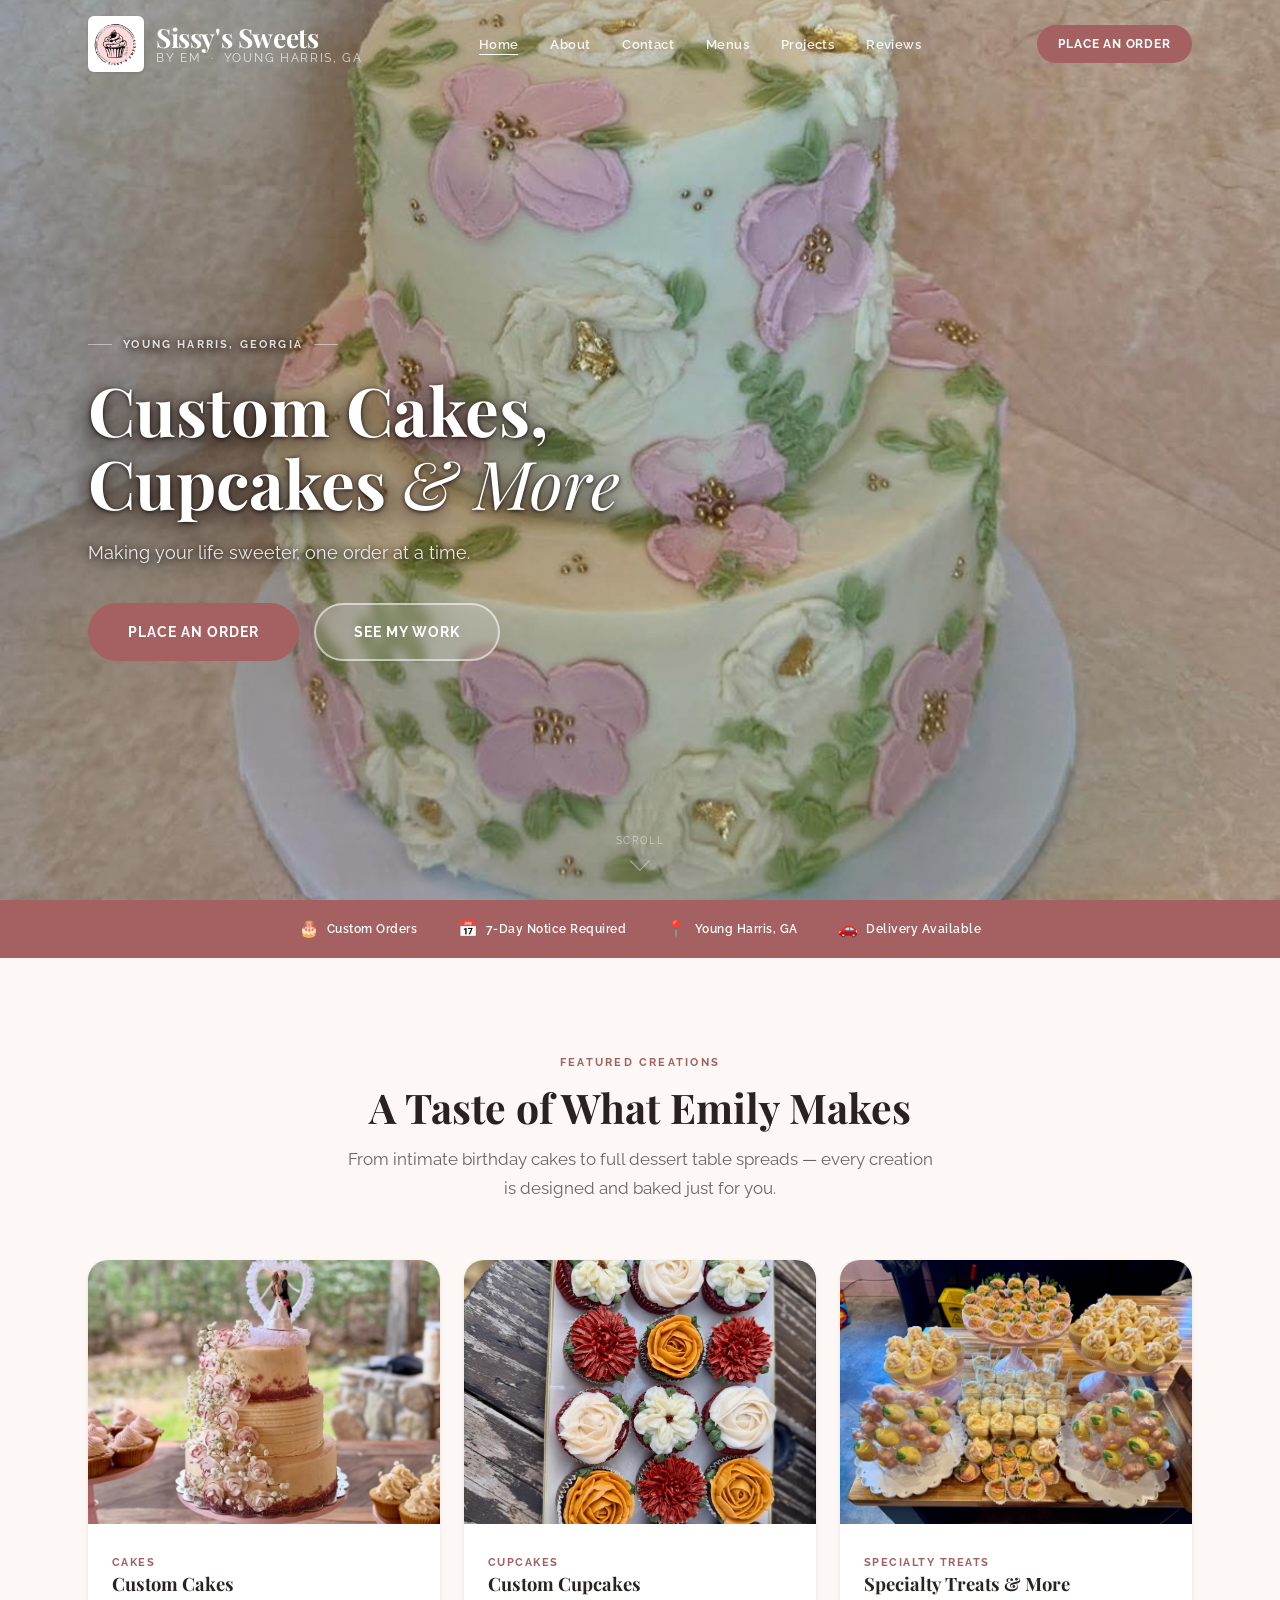
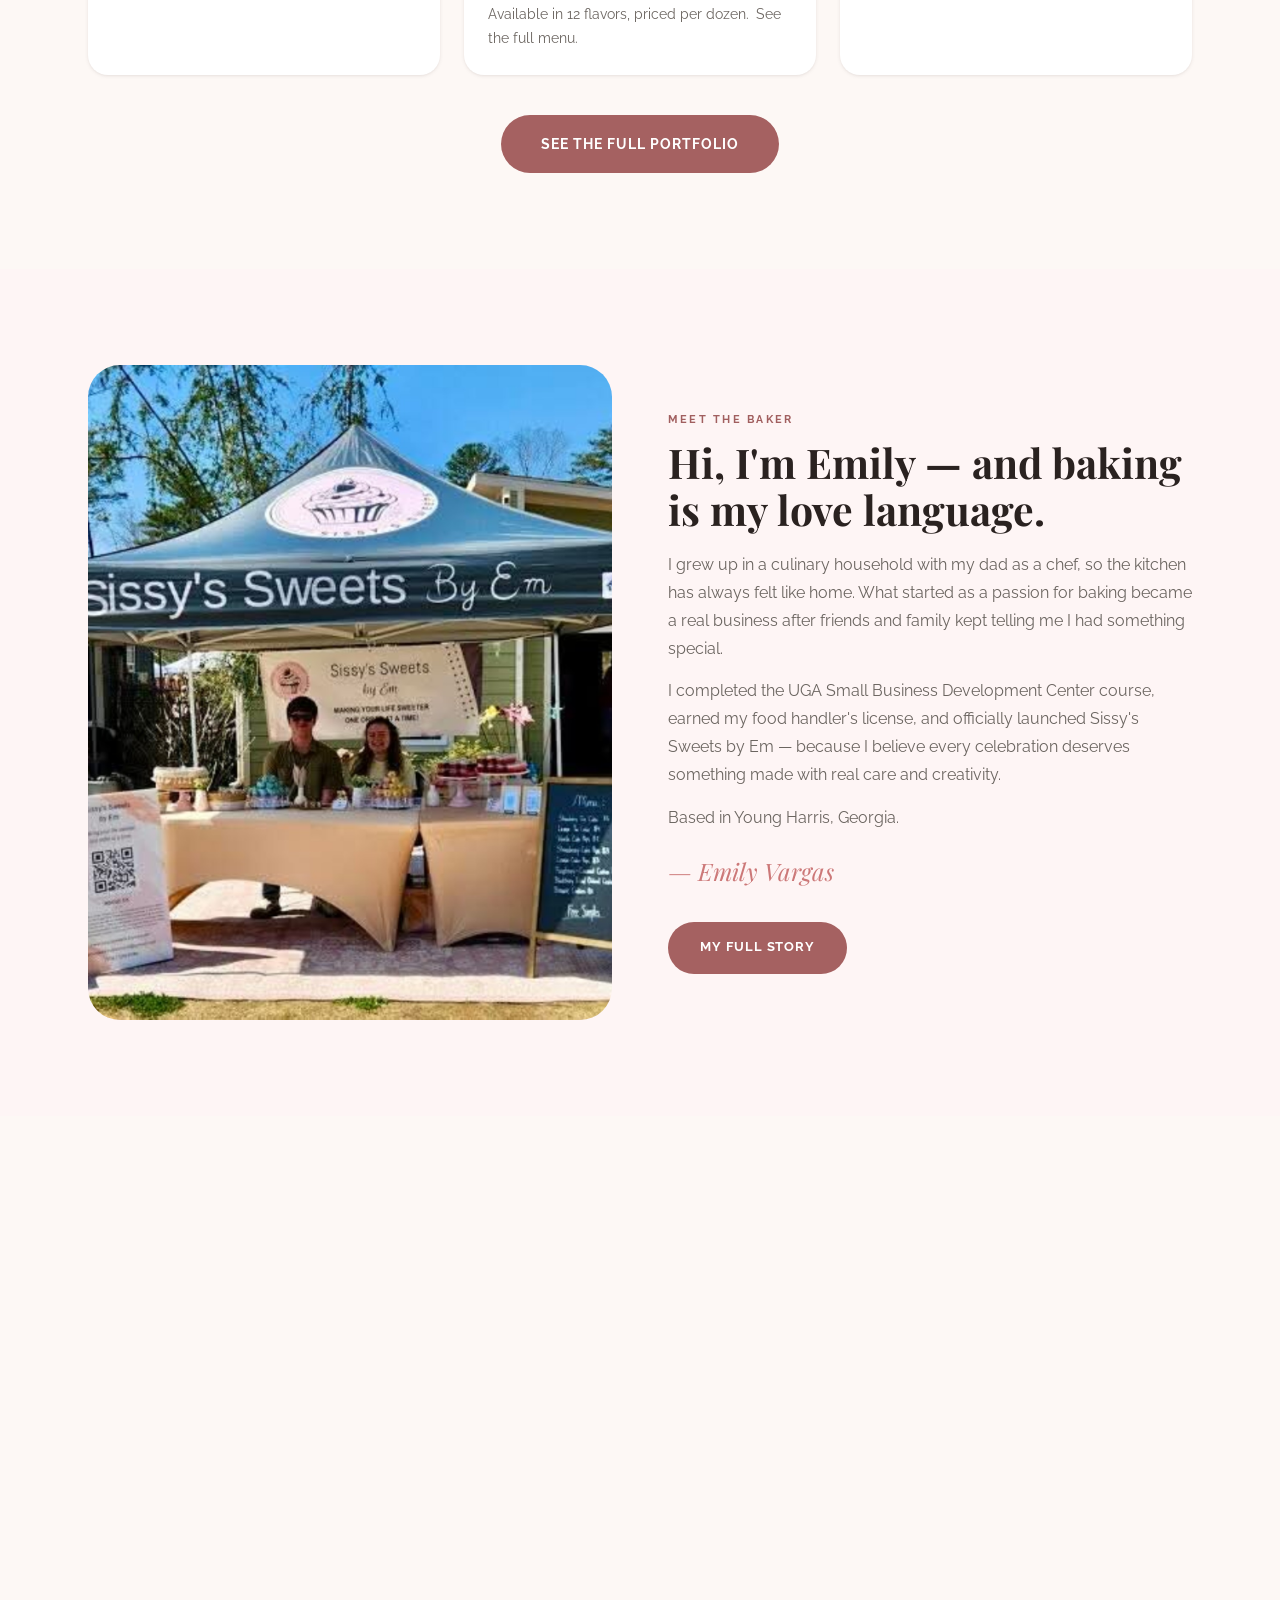
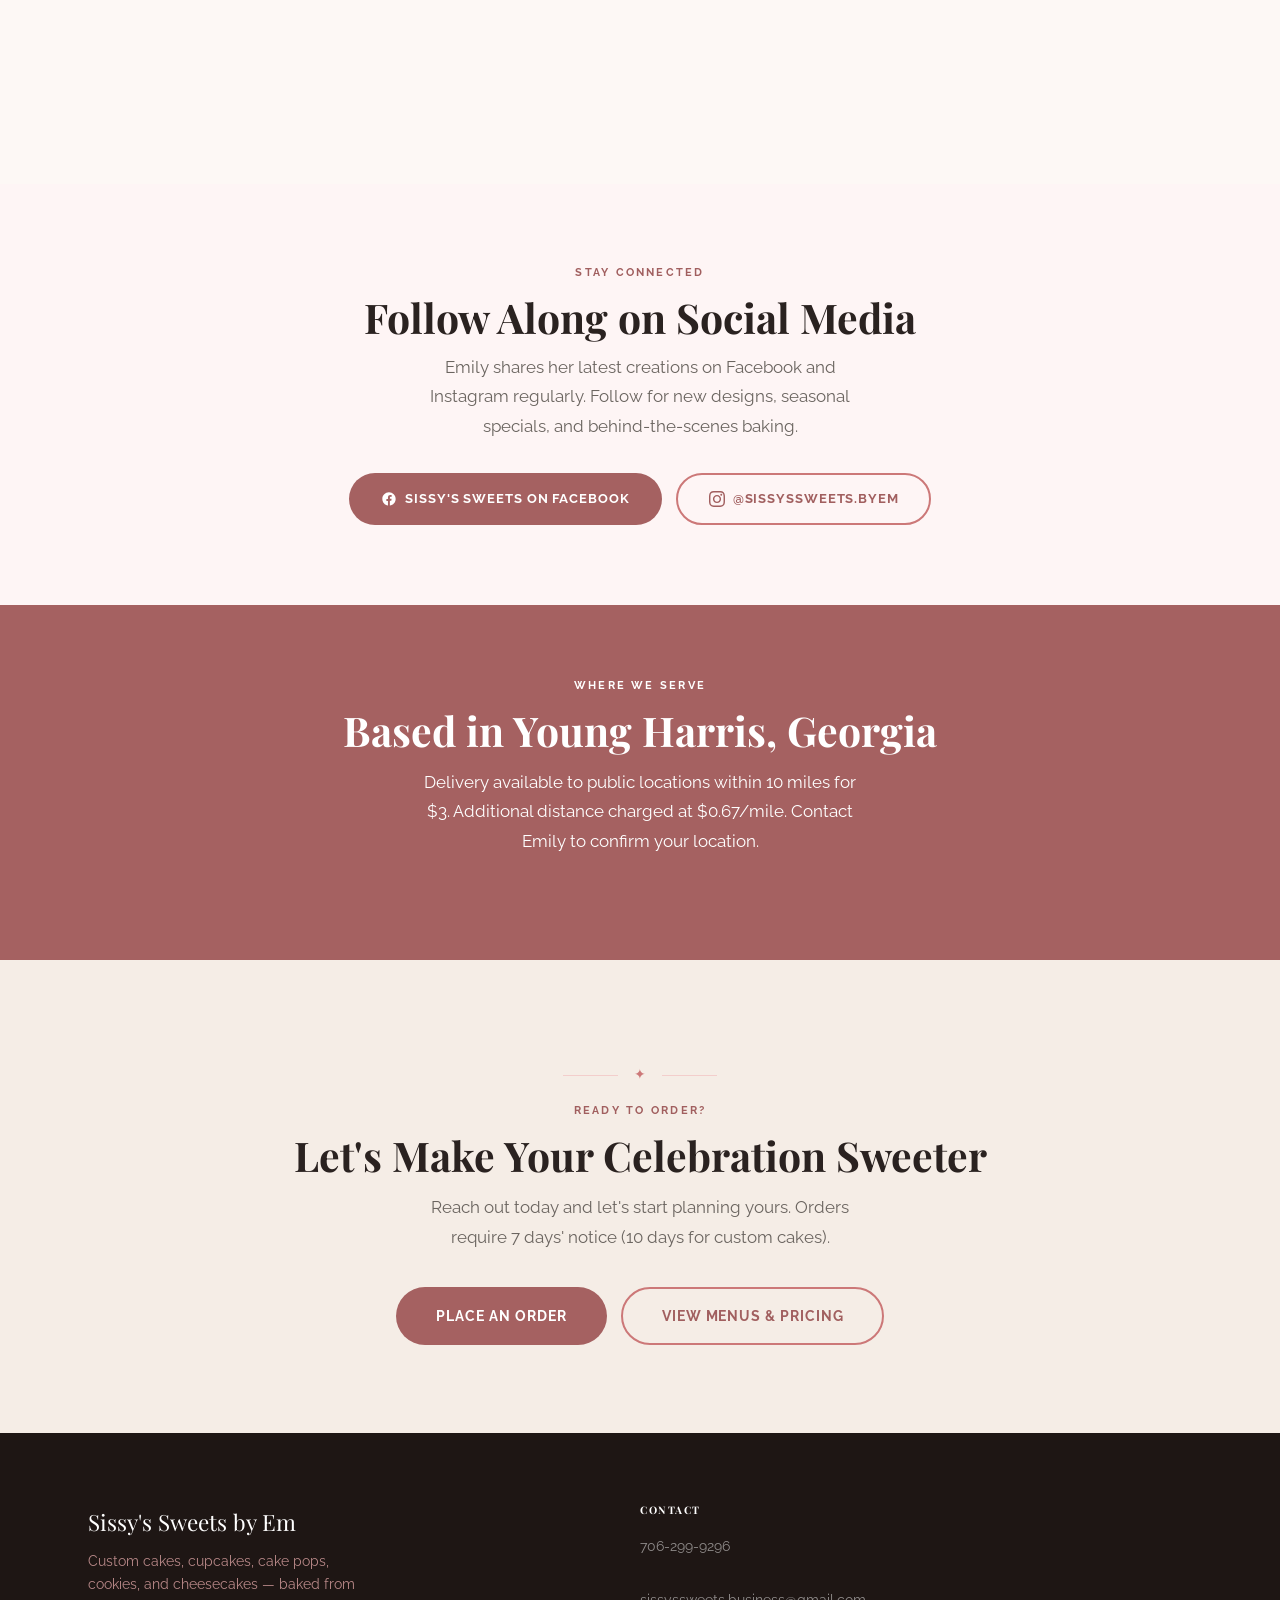
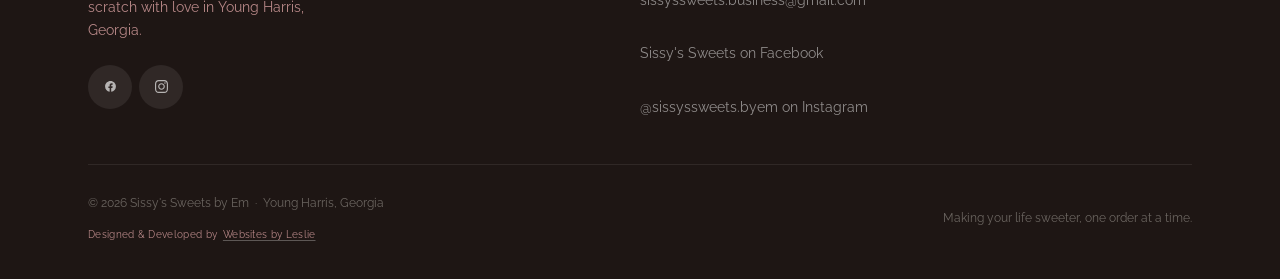
==== index.html @ 06426939 "Fix mobile readability and tap-target issues from Website Checker audit Addresses the 78/100 Visual " ====
<!DOCTYPE html>
<html lang="en">
<head>
  <meta charset="UTF-8">
  <meta name="viewport" content="width=device-width, initial-scale=1.0">
  <title>Sissy's Sweets by Em — Custom Cakes & Treats in Young Harris, GA</title>
  <meta name="description" content="Custom cakes, cupcakes, cake pops, cookies, and cheesecakes made fresh in Young Harris, Georgia. Serving North Georgia for every celebration. Making your life sweeter, one order at a time.">

  <!-- Open Graph -->
  <meta property="og:type"         content="website">
  <meta property="og:site_name"    content="Sissy's Sweets by Em">
  <meta property="og:locale"       content="en_US">
  <meta property="og:url"          content="https://sissyssweets-byem.com/">
  <meta property="og:title"        content="Sissy's Sweets by Em — Custom Cakes & Treats">
  <meta property="og:description"  content="Custom cakes, cupcakes, and sweet treats in Young Harris, Georgia.">
  <meta property="og:image"        content="https://sissyssweets-byem.com/images/social-preview.jpg">
  <meta property="og:image:width"  content="1536">
  <meta property="og:image:height" content="1129">
  <meta property="og:image:alt"    content="A 2-tier wedding cake with cascading blush roses, handmade by Sissy's Sweets by Em in Young Harris, Georgia">
  <!-- Twitter Card -->
  <meta name="twitter:card"        content="summary_large_image">
  <meta name="twitter:title"       content="Sissy's Sweets by Em — Custom Cakes & Treats">
  <meta name="twitter:description" content="Custom cakes, cupcakes, and sweet treats in Young Harris, Georgia.">
  <meta name="twitter:image"       content="https://sissyssweets-byem.com/images/social-preview.jpg">
  <meta name="twitter:image:alt"   content="A 2-tier wedding cake with cascading blush roses, handmade by Sissy's Sweets by Em in Young Harris, Georgia">
  <!-- PLACEHOLDER: Emily — add your preferred search keywords here -->
  <link rel="canonical" href="https://sissyssweets-byem.com/">
  <link rel="preconnect" href="https://fonts.googleapis.com">
  <link rel="preconnect" href="https://fonts.gstatic.com" crossorigin>
  <link href="https://fonts.googleapis.com/css2?family=Playfair+Display:ital,wght@0,400;0,700;1,400;1,700&family=Raleway:wght@400;500;600;700&display=swap" rel="stylesheet">
  <link rel="stylesheet" href="css/style.css">
  <script type="application/ld+json">
  {
    "@context": "https://schema.org",
    "@type": "Bakery",
    "name": "Sissy's Sweets by Em",
    "description": "Custom cakes, cupcakes, cake pops, cookies, and cheesecakes made fresh in Young Harris, Georgia.",
    "url": "https://sissyssweets-byem.com",
    "telephone": "706-299-9296",
    "email": "sissyssweets.business@gmail.com",
    "address": {
      "@type": "PostalAddress",
      "addressLocality": "Young Harris",
      "addressRegion": "GA",
      "postalCode": "30582",
      "addressCountry": "US"
    },
    "sameAs": [
      "https://www.facebook.com/share/1HfUSsTqfu/",
      "https://www.instagram.com/sissyssweets.byem"
    ]
  }
  </script>
</head>
<body>

<!-- NAV -->
<nav class="nav nav--transparent" data-transparent="true" aria-label="Main navigation">
  <div class="container">
    <a href="index.html" class="nav__logo" aria-label="Sissy's Sweets by Em — Home">
      <img src="images/logo.jpg" alt="" class="nav__logo-img" width="56" height="56">
      <div class="nav__logo-text">
        <span class="nav__logo-main">Sissy's Sweets</span>
        <span class="nav__logo-sub">by Em &nbsp;·&nbsp; Young Harris, GA</span>
      </div>
    </a>
    <ul class="nav__links" role="list">
      <li><a href="index.html"    class="nav__link">Home</a></li>
      <li><a href="about.html"    class="nav__link">About</a></li>
      <li><a href="contact.html"  class="nav__link">Contact</a></li>
      <li><a href="menus.html"    class="nav__link">Menus</a></li>
      <li><a href="projects.html" class="nav__link">Projects</a></li>
      <li><a href="reviews.html"  class="nav__link">Reviews</a></li>
    </ul>
    <a href="contact.html" class="btn btn--primary btn--sm nav__cta">Place an Order</a>
    <button class="hamburger" aria-label="Open menu" aria-expanded="false" aria-controls="mobileMenu">
      <span></span><span></span><span></span>
    </button>
  </div>
</nav>

<nav class="mobile-menu" id="mobileMenu" aria-label="Mobile navigation">
  <ul class="mobile-menu__links" role="list">
    <li><a href="index.html"    class="mobile-menu__link">Home</a></li>
    <li><a href="about.html"    class="mobile-menu__link">About</a></li>
    <li><a href="contact.html"  class="mobile-menu__link">Contact</a></li>
    <li><a href="menus.html"    class="mobile-menu__link">Menus</a></li>
    <li><a href="projects.html" class="mobile-menu__link">Projects</a></li>
    <li><a href="reviews.html"  class="mobile-menu__link">Reviews</a></li>
  </ul>
  <a href="contact.html" class="btn btn--primary" style="width:100%;margin-top:1.5rem;display:flex;justify-content:center;">Place an Order</a>
</nav>

<!-- HERO — photo: cake-floral-painted-tiered.jpg -->
<section class="hero" aria-label="Welcome to Sissy's Sweets by Em">
  <div class="hero__overlay" aria-hidden="true"></div>
  <div class="container">
    <div class="hero__content">
      <span class="hero__badge">Young Harris, Georgia</span>
      <h1 class="hero__title">
        Custom Cakes,<br>
        Cupcakes <em>&amp; More</em>
      </h1>
      <p class="hero__tagline">Making your life sweeter, one order at a time.</p>
      <div class="hero__actions">
        <a href="contact.html"  class="btn btn--primary btn--lg">Place an Order</a>
        <a href="projects.html" class="btn btn--ghost-white btn--lg">See My Work</a>
      </div>
    </div>
  </div>
  <div class="hero__scroll" aria-hidden="true">
    <span>Scroll</span>
    <div class="hero__scroll-arrow"></div>
  </div>
</section>

<!-- FEATURE STRIP -->
<div class="feature-strip" role="list" aria-label="Business highlights">
  <div class="container">
    <div class="feature-item" role="listitem"><span class="feature-item__icon" aria-hidden="true">🎂</span><span>Custom Orders</span></div>
    <div class="feature-item" role="listitem"><span class="feature-item__icon" aria-hidden="true">📅</span><span>7-Day Notice Required</span></div>
    <div class="feature-item" role="listitem"><span class="feature-item__icon" aria-hidden="true">📍</span><span>Young Harris, GA</span></div>
    <div class="feature-item" role="listitem"><span class="feature-item__icon" aria-hidden="true">🚗</span><span>Delivery Available</span></div>
  </div>
</div>

<!-- FEATURED CREATIONS -->
<section class="section" aria-labelledby="featured-heading">
  <div class="container">
    <div class="section-header fade-up">
      <span class="eyebrow">Featured Creations</span>
      <h2 id="featured-heading">A Taste of What Emily Makes</h2>
      <p>From intimate birthday cakes to full dessert table spreads — every creation is designed and baked just for you.</p>
    </div>

    <div class="grid-3 stagger">

      <!-- Wedding & Special Occasions — photo: cake-wedding-blush-roses.jpg -->
      <article class="card fade-up">
        <div class="card__img">
          <img src="images/cake-wedding-blush-roses.jpg"
               alt="2-tier wedding cake with cascading blush roses, baby's breath, and a bride and groom topper"
               loading="lazy">
        </div>
        <div class="card__body">
          <span class="card__cat">Cakes</span>
          <h3 class="card__title">Custom Cakes</h3>
          <p class="card__desc"><!-- PLACEHOLDER: Emily — add a short description of your cake offerings here --></p>
        </div>
      </article>

      <!-- Cupcakes — photo: cupcakes-floral-fall.jpg -->
      <article class="card fade-up">
        <div class="card__img">
          <img src="images/cupcakes-floral-fall.jpg"
               alt="18 beautifully decorated fall floral cupcakes with buttercream roses, dahlias, and ranunculus"
               loading="lazy">
        </div>
        <div class="card__body">
          <span class="card__cat">Cupcakes</span>
          <h3 class="card__title">Custom Cupcakes</h3>
          <p class="card__desc">Available in 12 flavors, priced per dozen. <a href="menus.html" class="card__desc-link">See the full menu.</a></p>
        </div>
      </article>

      <!-- Dessert Tables — photo: specialty-dessert-table.jpg -->
      <article class="card fade-up">
        <div class="card__img">
          <img src="images/specialty-dessert-table.jpg"
               alt="Full dessert table spread with cupcakes, pudding cups, cake pops, and chocolate strawberries"
               loading="lazy">
        </div>
        <div class="card__body">
          <span class="card__cat">Specialty Treats</span>
          <h3 class="card__title">Specialty Treats &amp; More</h3>
          <p class="card__desc"><!-- PLACEHOLDER: Emily — describe your specialty treats, cake pops, and event offerings here --></p>
        </div>
      </article>

    </div>

    <div class="text-center mt-10">
      <a href="projects.html" class="btn btn--primary btn--lg">See the Full Portfolio</a>
    </div>
  </div>
</section>

<!-- ABOUT EMILY PREVIEW -->
<section class="section section--alt" aria-labelledby="about-preview-heading">
  <div class="container">
    <div class="about-split">

      <!-- photo: emily-market-booth.jpg -->
      <div class="about-img fade-up">
        <img src="images/emily-market-booth.jpg"
             alt="Emily Vargas at her Sissy's Sweets by Em market booth with a full dessert display"
             loading="lazy">
      </div>

      <div class="about-content fade-up">
        <span class="eyebrow">Meet the Baker</span>
        <h2 id="about-preview-heading">Hi, I'm Emily — and baking is my love language.</h2>
        <p>I grew up in a culinary household with my dad as a chef, so the kitchen has always felt like home. What started as a passion for baking became a real business after friends and family kept telling me I had something special.</p>
        <p>I completed the UGA Small Business Development Center course, earned my food handler's license, and officially launched Sissy's Sweets by Em — because I believe every celebration deserves something made with real care and creativity.</p>
        <p>Based in Young Harris, Georgia.</p>
        <span class="signature">— Emily Vargas</span>
        <div class="mt-8">
          <a href="about.html" class="btn btn--primary">My Full Story</a>
        </div>
      </div>

    </div>
  </div>
</section>

<!-- REVIEWS PREVIEW -->
<section class="section" aria-labelledby="reviews-preview-heading">
  <div class="container">
    <div class="section-header fade-up">
      <span class="eyebrow">What Customers Say</span>
      <h2 id="reviews-preview-heading">Kind Words from Customers</h2>
    </div>

    <div class="grid-3 stagger">

      <article class="review-card fade-up">
        <span class="review-card__quote" aria-hidden="true">"</span>
        <p class="review-card__text">Emily hand crafts the most delicious cupcakes. She is always creating unique flavors, like a Sangria flavored cupcake, but can rock the classics too!</p>
        <div class="review-card__author">
          <div class="review-card__avatar" aria-hidden="true">C</div>
          <div>
            <div class="review-card__name">Caroleen W.</div>
          </div>
        </div>
      </article>

      <article class="review-card fade-up">
        <span class="review-card__quote" aria-hidden="true">"</span>
        <p class="review-card__text">Emily's cupcakes are literally the best I've ever had. The flavor and textures are always perfect, and her presentations are beautiful.</p>
        <div class="review-card__author">
          <div class="review-card__avatar" aria-hidden="true">B</div>
          <div>
            <div class="review-card__name">Bazya S.</div>
          </div>
        </div>
      </article>

      <article class="review-card fade-up">
        <span class="review-card__quote" aria-hidden="true">"</span>
        <p class="review-card__text">Emily made us a beautiful cake to celebrate our son's marriage. Not only did it look beautiful, it also tasted great. I was very vague about what I wanted but she made us the perfect cake.</p>
        <div class="review-card__author">
          <div class="review-card__avatar" aria-hidden="true">T</div>
          <div>
            <div class="review-card__name">Tammy C.</div>
          </div>
        </div>
      </article>

    </div>

    <div class="text-center mt-10 fade-up">
      <a href="reviews.html" class="btn btn--secondary btn--lg">Read All Reviews</a>
    </div>
  </div>
</section>

<!-- SOCIAL MEDIA -->
<section class="social-section" aria-labelledby="social-heading">
  <div class="container">
    <span class="eyebrow">Stay Connected</span>
    <h2 id="social-heading">Follow Along on Social Media</h2>
    <p class="social-note">Emily shares her latest creations on Facebook and Instagram regularly. Follow for new designs, seasonal specials, and behind-the-scenes baking.</p>
    <div class="social-links">
      <a href="https://www.facebook.com/share/1HfUSsTqfu/" target="_blank" rel="noopener noreferrer" class="btn btn--primary">
        <svg width="16" height="16" viewBox="0 0 24 24" fill="currentColor" aria-hidden="true"><path d="M22 12c0-5.523-4.477-10-10-10S2 6.477 2 12c0 4.991 3.657 9.128 8.438 9.878v-6.987H8.078v-2.89h2.36V9.798c0-2.335 1.39-3.623 3.516-3.623.996 0 2.038.177 2.038.177v2.238h-1.148c-1.13 0-1.483.703-1.483 1.424v1.705h2.524l-.403 2.89H13.3V21.88C18.343 21.128 22 16.99 22 12z"/></svg>
        Sissy's Sweets on Facebook
      </a>
      <a href="https://www.instagram.com/sissyssweets.byem" target="_blank" rel="noopener noreferrer" class="btn btn--secondary">
        <svg width="16" height="16" viewBox="0 0 24 24" fill="currentColor" aria-hidden="true"><path d="M12 2.163c3.204 0 3.584.012 4.85.07 3.252.148 4.771 1.691 4.919 4.919.058 1.265.069 1.645.069 4.849 0 3.205-.012 3.584-.069 4.849-.149 3.225-1.664 4.771-4.919 4.919-1.266.058-1.644.07-4.85.07-3.204 0-3.584-.012-4.849-.07-3.26-.149-4.771-1.699-4.919-4.92-.058-1.265-.07-1.644-.07-4.849 0-3.204.013-3.583.07-4.849.149-3.227 1.664-4.771 4.919-4.919 1.266-.057 1.645-.069 4.849-.069zm0-2.163c-3.259 0-3.667.014-4.947.072-4.358.2-6.78 2.618-6.98 6.98-.059 1.281-.073 1.689-.073 4.948 0 3.259.014 3.668.072 4.948.2 4.358 2.618 6.78 6.98 6.98 1.281.058 1.689.072 4.948.072 3.259 0 3.668-.014 4.948-.072 4.354-.2 6.782-2.618 6.979-6.98.059-1.28.073-1.689.073-4.948 0-3.259-.014-3.667-.072-4.947-.196-4.354-2.617-6.78-6.979-6.98-1.281-.059-1.69-.073-4.949-.073zm0 5.838c-3.403 0-6.162 2.759-6.162 6.162s2.759 6.163 6.162 6.163 6.162-2.759 6.162-6.163c0-3.403-2.759-6.162-6.162-6.162zm0 10.162c-2.209 0-4-1.79-4-4 0-2.209 1.791-4 4-4s4 1.791 4 4c0 2.21-1.791 4-4 4zm6.406-11.845c-.796 0-1.441.645-1.441 1.44s.645 1.44 1.441 1.44c.795 0 1.439-.645 1.439-1.44s-.644-1.44-1.439-1.44z"/></svg>
        @sissyssweets.byem
      </a>
    </div>
  </div>
</section>

<!-- SERVICE AREA -->
<section class="service-banner" aria-labelledby="service-heading">
  <div class="container">
    <span class="eyebrow" style="color:#fff;">Where We Serve</span>
    <h2 id="service-heading">Based in Young Harris, Georgia</h2>
    <p>Delivery available to public locations within 10 miles for $3. Additional distance charged at $0.67/mile. Contact Emily to confirm your location.</p>
    <!-- PLACEHOLDER: Emily — if you want to list specific towns you serve, add them here -->
  </div>
</section>

<!-- CTA -->
<section class="cta-section" aria-labelledby="cta-heading">
  <div class="container">
    <div class="deco-line"><span>✦</span></div>
    <span class="eyebrow">Ready to Order?</span>
    <h2 id="cta-heading">Let's Make Your Celebration Sweeter</h2>
    <p>Reach out today and let's start planning yours. Orders require 7 days' notice (10 days for custom cakes).</p>
    <div class="cta-section__btns">
      <a href="contact.html" class="btn btn--primary btn--lg">Place an Order</a>
      <a href="menus.html"   class="btn btn--secondary btn--lg">View Menus &amp; Pricing</a>
    </div>
  </div>
</section>

<!-- FOOTER -->
<footer class="footer" aria-label="Site footer">
  <div class="container">
    <div class="footer__grid">
      <div>
        <div class="footer__name">Sissy's Sweets by Em</div>
        <p class="footer__desc">Custom cakes, cupcakes, cake pops, cookies, and cheesecakes — baked from scratch with love in Young Harris, Georgia.</p>
        <div class="footer__social">
          <a href="https://www.facebook.com/share/1HfUSsTqfu/" target="_blank" rel="noopener" class="footer__social-link" aria-label="Facebook">
            <svg width="13" height="13" viewBox="0 0 24 24" fill="currentColor" aria-hidden="true"><path d="M22 12c0-5.523-4.477-10-10-10S2 6.477 2 12c0 4.991 3.657 9.128 8.438 9.878v-6.987H8.078v-2.89h2.36V9.798c0-2.335 1.39-3.623 3.516-3.623.996 0 2.038.177 2.038.177v2.238h-1.148c-1.13 0-1.483.703-1.483 1.424v1.705h2.524l-.403 2.89H13.3V21.88C18.343 21.128 22 16.99 22 12z"/></svg>
          </a>
          <a href="https://www.instagram.com/sissyssweets.byem" target="_blank" rel="noopener" class="footer__social-link" aria-label="Instagram">
            <svg width="13" height="13" viewBox="0 0 24 24" fill="currentColor" aria-hidden="true"><path d="M12 2.163c3.204 0 3.584.012 4.85.07 3.252.148 4.771 1.691 4.919 4.919.058 1.265.069 1.645.069 4.849 0 3.205-.012 3.584-.069 4.849-.149 3.225-1.664 4.771-4.919 4.919-1.266.058-1.644.07-4.85.07-3.204 0-3.584-.012-4.849-.07-3.26-.149-4.771-1.699-4.919-4.92-.058-1.265-.07-1.644-.07-4.849 0-3.204.013-3.583.07-4.849.149-3.227 1.664-4.771 4.919-4.919 1.266-.057 1.645-.069 4.849-.069zm0-2.163c-3.259 0-3.667.014-4.947.072-4.358.2-6.78 2.618-6.98 6.98-.059 1.281-.073 1.689-.073 4.948 0 3.259.014 3.668.072 4.948.2 4.358 2.618 6.78 6.98 6.98 1.281.058 1.689.072 4.948.072 3.259 0 3.668-.014 4.948-.072 4.354-.2 6.782-2.618 6.979-6.98.059-1.28.073-1.689.073-4.948 0-3.259-.014-3.667-.072-4.947-.196-4.354-2.617-6.78-6.979-6.98-1.281-.059-1.69-.073-4.949-.073zm0 5.838c-3.403 0-6.162 2.759-6.162 6.162s2.759 6.163 6.162 6.163 6.162-2.759 6.162-6.163c0-3.403-2.759-6.162-6.162-6.162zm0 10.162c-2.209 0-4-1.79-4-4 0-2.209 1.791-4 4-4s4 1.791 4 4c0 2.21-1.791 4-4 4zm6.406-11.845c-.796 0-1.441.645-1.441 1.44s.645 1.44 1.441 1.44c.795 0 1.439-.645 1.439-1.44s-.644-1.44-1.439-1.44z"/></svg>
          </a>
        </div>
      </div>
      <div>
        <h3 class="footer__col-title">Contact</h3>
        <ul class="footer__links">
          <li><a href="tel:7062999296" class="footer__link">706-299-9296</a></li>
          <li><a href="mailto:sissyssweets.business@gmail.com" class="footer__link">sissyssweets.business@gmail.com</a></li>
          <li><a href="https://www.facebook.com/share/1HfUSsTqfu/" target="_blank" rel="noopener noreferrer" class="footer__link">Sissy's Sweets on Facebook</a></li>
          <li><a href="https://www.instagram.com/sissyssweets.byem" target="_blank" rel="noopener noreferrer" class="footer__link">@sissyssweets.byem on Instagram</a></li>
        </ul>
      </div>
    </div>
    <div class="footer__bottom">
      <div class="footer__bottom-left">
        <p>&copy; 2026 Sissy's Sweets by Em &nbsp;·&nbsp; Young Harris, Georgia</p>
        <p class="footer__credit">Designed &amp; Developed by <a href="https://websitesbyleslie.com" target="_blank" rel="noopener noreferrer">Websites by Leslie</a></p>
      </div>
      <p>Making your life sweeter, one order at a time.</p>
    </div>
  </div>
</footer>

<script src="js/main.js"></script>
</body>
</html>
---- css/style.css ----
/* ============================================================
   SISSY'S SWEETS BY EM — Design System
   ============================================================ */

:root {
  --blush-50:  #FEF5F5;
  --blush-100: #FAE8E8;
  --blush-200: #F3CECC;
  --blush-300: #E8A8A8;
  --blush-400: #CC7878;
  --blush-500: #B86060;
  --mauve-100: #EDD8D8;
  --mauve-200: #D4B0B0;
  --mauve-300: #B88888;

  /* Accessible variants — same blush/mauve family, darkened/lightened only enough
     to clear WCAG AA 4.5:1. --blush-400 itself is left untouched for decorative use. */
  --blush-text-a11y:  #A15F5F; /* small pink text (eyebrows, tags, prices) on light backgrounds */
  --blush-btn:        #A56161; /* button / band backgrounds sitting under white text */
  --footer-text-faint: var(--mauve-300); /* de-emphasized text on the dark footer */
  --cream:     #FDF8F5;
  --sand:      #F5EDE6;
  --gray-100:  #EDE9E7;
  --gray-200:  #D6D0CD;
  --gray-400:  #9E9896;
  --text:      #2A2220;
  --text-sec:  #6B6560;
  --text-lt:   #9E9894;
  --white:     #ffffff;

  --font-h: 'Playfair Display', Georgia, serif;
  --font-b: 'Raleway', 'Helvetica Neue', Arial, sans-serif;

  --shadow-sm: 0 1px 4px rgba(42,34,32,.07), 0 1px 2px rgba(42,34,32,.04);
  --shadow-md: 0 4px 16px rgba(42,34,32,.10), 0 2px 6px rgba(42,34,32,.05);
  --shadow-lg: 0 12px 36px rgba(42,34,32,.12), 0 4px 14px rgba(42,34,32,.07);

  --radius-sm:   6px;
  --radius-md:  12px;
  --radius-lg:  20px;
  --radius-xl:  32px;
  --radius-full: 9999px;

  --nav-h:  88px;
  --max-w: 1200px;
  --ease:   250ms ease;
  --ease-slow: 420ms ease;
}

/* ── Reset ── */
*, *::before, *::after { box-sizing: border-box; margin: 0; padding: 0; }
html { scroll-behavior: smooth; }
body {
  font-family: var(--font-b);
  font-size: 1rem;
  color: var(--text);
  background: var(--cream);
  line-height: 1.6;
  -webkit-font-smoothing: antialiased;
}
img { max-width: 100%; height: auto; display: block; }
a { color: inherit; text-decoration: none; }
ul { list-style: none; }
button { cursor: pointer; border: none; background: none; font-family: var(--font-b); }

/* ── Typography ── */
h1,h2,h3,h4,h5 { font-family: var(--font-h); line-height: 1.15; font-weight: 700; color: var(--text); }
h1 { font-size: clamp(2.2rem, 5.5vw, 4rem); }
h2 { font-size: clamp(1.8rem, 3.2vw, 2.6rem); }
h3 { font-size: clamp(1.3rem, 2.2vw, 1.75rem); }
h4 { font-size: 1.15rem; }
p  { line-height: 1.75; color: var(--text-sec); }

.eyebrow {
  font-family: var(--font-b);
  font-size: .7rem;
  font-weight: 700;
  letter-spacing: .2em;
  text-transform: uppercase;
  color: var(--blush-text-a11y);
  display: block;
  margin-bottom: .75rem;
}

/* ── Layout ── */
.container {
  width: 100%;
  max-width: var(--max-w);
  margin: 0 auto;
  padding: 0 1.5rem;
}
@media (min-width: 640px)  { .container { padding: 0 2rem; } }
@media (min-width: 1024px) { .container { padding: 0 3rem; } }

.section       { padding: 5rem 0; }
.section--lg   { padding: 7rem 0; }
.section--alt  { background: var(--blush-50); }
.section--sand { background: var(--sand); }
.section--dark { background: #1E1614; color: rgba(255,255,255,.8); }

.section-header { text-align: center; max-width: 600px; margin: 0 auto 3.5rem; }
.section-header h2 { margin-bottom: .9rem; }
.section-header p  { font-size: 1.05rem; }

/* Grids */
.grid-2 { display: grid; grid-template-columns: 1fr; gap: 2rem; }
.grid-3 { display: grid; grid-template-columns: 1fr; gap: 1.5rem; }
@media (min-width: 640px)  { .grid-2 { grid-template-columns: repeat(2,1fr); } }
@media (min-width: 768px)  { .grid-3 { grid-template-columns: repeat(3,1fr); } }

/* ── Buttons ── */
.btn {
  display: inline-flex; align-items: center; justify-content: center; gap: .5rem;
  padding: .85rem 1.9rem;
  border-radius: var(--radius-full);
  font-family: var(--font-b);
  font-size: .8rem; font-weight: 700; letter-spacing: .07em; text-transform: uppercase;
  transition: all var(--ease);
  cursor: pointer; white-space: nowrap; border: 2px solid transparent;
}
.btn--primary     { background: var(--blush-btn); color: #fff; }
.btn--primary:hover { background: var(--blush-500); transform: translateY(-2px); box-shadow: var(--shadow-md); }
.btn--secondary   { background: transparent; color: var(--blush-text-a11y); border-color: var(--blush-400); }
.btn--secondary:hover { background: var(--blush-400); color: #fff; transform: translateY(-2px); }
.btn--white       { background: #fff; color: var(--blush-400); }
.btn--white:hover { background: var(--blush-50); transform: translateY(-2px); box-shadow: var(--shadow-md); }
.btn--ghost-white { background: rgba(255,255,255,.15); color: #fff; border-color: rgba(255,255,255,.55); backdrop-filter: blur(4px); }
.btn--ghost-white:hover { background: #fff; color: var(--blush-400); border-color: #fff; }
.btn--sm { padding: .5rem 1.2rem; font-size: .74rem; }
.btn--lg { padding: 1rem 2.4rem; font-size: .86rem; }

/* ── Navigation ── */
.nav {
  position: fixed; top: 0; left: 0; right: 0; z-index: 100;
  height: var(--nav-h);
  display: flex; align-items: center;
  transition: background var(--ease), box-shadow var(--ease);
}
.nav.scrolled, .nav.nav--solid {
  background: rgba(253,248,245,.96);
  backdrop-filter: blur(14px);
  box-shadow: var(--shadow-sm);
}

.nav .container { display: flex; align-items: center; justify-content: space-between; }

.nav__logo { display: flex; flex-direction: row; align-items: center; gap: .75rem; }
.nav__logo-img {
  width: 56px; height: 56px;
  border-radius: 6px;
  flex-shrink: 0;
  box-shadow: 0 1px 3px rgba(0,0,0,.12);
}
.nav__logo-text { display: flex; flex-direction: column; line-height: 1.15; }
.nav__logo-main {
  font-family: var(--font-h); font-size: 1.65rem; font-weight: 700;
  letter-spacing: -.015em; color: var(--text); transition: color var(--ease);
}
.nav__logo-sub {
  font-size: .75rem; letter-spacing: .14em; text-transform: uppercase; color: var(--blush-400);
}
.nav--transparent .nav__logo-main { color: #fff; }
.nav--transparent .nav__logo-sub  { color: rgba(255,255,255,.75); }

.nav__links { display: none; align-items: center; gap: 2rem; }
.nav__link {
  font-size: .82rem; font-weight: 600; letter-spacing: .03em; color: var(--text);
  position: relative; transition: color var(--ease);
}
.nav__link::after {
  content: ''; position: absolute; bottom: -3px; left: 0; right: 0;
  height: 1.5px; background: var(--blush-400);
  transform: scaleX(0); transition: transform var(--ease);
}
.nav__link:hover, .nav__link.active { color: var(--blush-400); }
.nav__link:hover::after, .nav__link.active::after { transform: scaleX(1); }
.nav--transparent .nav__link { color: rgba(255,255,255,.9); }
.nav--transparent .nav__link:hover { color: #fff; }
.nav--transparent .nav__link::after { background: #fff; }

.nav__cta { display: none; }

.hamburger {
  display: flex; flex-direction: column; align-items: center; justify-content: center; gap: 5px;
  width: 44px; height: 44px;
  padding: 0; cursor: pointer; background: none; border: none;
}
.hamburger span {
  display: block; width: 22px; height: 2px; border-radius: 2px;
  background: var(--text); transition: all var(--ease);
}
.nav--transparent .hamburger span { background: #fff; }
.hamburger.open span:nth-child(1) { transform: translateY(7px) rotate(45deg); }
.hamburger.open span:nth-child(2) { opacity: 0; }
.hamburger.open span:nth-child(3) { transform: translateY(-7px) rotate(-45deg); }

.mobile-menu {
  position: fixed; top: var(--nav-h); left: 0; right: 0;
  background: var(--cream); padding: 1.5rem 1.5rem 2rem;
  transform: translateY(-110%); opacity: 0; pointer-events: none;
  transition: all var(--ease); box-shadow: var(--shadow-lg); z-index: 99;
}
.mobile-menu.open { transform: translateY(0); opacity: 1; pointer-events: auto; }
.mobile-menu__links { display: flex; flex-direction: column; }
.mobile-menu__link {
  font-size: 1.05rem; font-weight: 600; color: var(--text);
  padding: .8rem 0; border-bottom: 1px solid var(--gray-100);
  transition: color var(--ease);
}
.mobile-menu__link:hover, .mobile-menu__link.active { color: var(--blush-400); }

@media (min-width: 1024px) {
  .nav__links, .nav__cta { display: flex; }
  .hamburger { display: none; }
}

/* ── Hero ── */
.hero {
  position: relative; min-height: 100vh;
  display: flex; align-items: center; overflow: hidden;
  background-image: url('../images/cake-floral-painted-tiered.jpg');
  background-size: cover;
  background-position: center;
  background-color: transparent;
}
.hero__overlay {
  position: absolute; inset: 0;
  background: linear-gradient(
    to right,
    rgba(20,10,8,.22) 0%,
    rgba(20,10,8,.08) 55%,
    rgba(20,10,8,.00) 100%
  );
}
.hero .container {
  position: relative; z-index: 1;
  display: flex; align-items: center;
  min-height: 100vh; padding-top: var(--nav-h);
}
.hero__content { max-width: 600px; color: #fff; padding: 3rem 0; }
.hero__badge {
  display: inline-flex; align-items: center; gap: .7rem;
  font-size: .68rem; font-weight: 700; letter-spacing: .2em; text-transform: uppercase;
  color: rgba(255,255,255,.82); margin-bottom: 1.25rem;
  text-shadow: 0 1px 6px rgba(20,10,8,.90), 0 3px 14px rgba(20,10,8,.70);
}
.hero__badge::before, .hero__badge::after {
  content: ''; display: block; width: 24px; height: 1px; background: rgba(255,255,255,.45);
}
.hero__title {
  color: #fff; font-size: clamp(2.4rem, 6vw, 4.2rem); line-height: 1.08;
  margin-bottom: 1.2rem;
  text-shadow: 0 1px 4px rgba(20,10,8,.95), 0 4px 20px rgba(20,10,8,.75), 0 8px 40px rgba(20,10,8,.50);
}
.hero__title em { font-style: italic; font-weight: 400; }
.hero__tagline {
  font-size: clamp(.95rem, 2vw, 1.1rem); color: rgba(255,255,255,.88);
  margin-bottom: 2.2rem; line-height: 1.7; max-width: 480px;
  text-shadow: 0 1px 6px rgba(20,10,8,.90), 0 4px 18px rgba(20,10,8,.65);
}
.hero__actions { display: flex; gap: .9rem; flex-wrap: wrap; }

.hero__scroll {
  position: absolute; bottom: 2rem; left: 50%; transform: translateX(-50%);
  display: flex; flex-direction: column; align-items: center; gap: .35rem;
  color: rgba(255,255,255,.55); font-size: .62rem; letter-spacing: .14em; text-transform: uppercase;
  animation: scrollBounce 2.5s ease-in-out infinite;
}
.hero__scroll-arrow {
  width: 14px; height: 14px;
  border-right: 1.5px solid rgba(255,255,255,.45);
  border-bottom: 1.5px solid rgba(255,255,255,.45);
  transform: rotate(45deg);
}
@keyframes scrollBounce {
  0%, 100% { transform: translateX(-50%) translateY(0); }
  50%       { transform: translateX(-50%) translateY(7px); }
}

/* ── Page Hero (inner pages) ── */
.page-hero {
  padding: calc(var(--nav-h) + 3.5rem) 0 3.5rem;
  text-align: center;
  background: linear-gradient(135deg, var(--blush-50) 0%, var(--cream) 50%, var(--blush-100) 100%);
}
.page-hero h1 { margin-bottom: .75rem; }
.page-hero p  { max-width: 520px; margin: 0 auto; font-size: 1.05rem; }

/* ── Feature Strip ── */
.feature-strip { background: var(--blush-btn); padding: 1rem 0; }
.feature-strip .container {
  display: flex; flex-wrap: wrap; justify-content: center; gap: 1.25rem 2.5rem;
}
.feature-item {
  display: flex; align-items: center; gap: .5rem;
  font-size: .78rem; font-weight: 600; letter-spacing: .04em; color: #fff;
}
.feature-item__icon { font-size: 1rem; }

/* ── Cards ── */
.card {
  background: #fff; border-radius: var(--radius-lg);
  overflow: hidden; box-shadow: var(--shadow-sm);
  transition: all var(--ease);
}
.card:hover { box-shadow: var(--shadow-lg); transform: translateY(-3px); }

.card__img { aspect-ratio: 4/3; overflow: hidden; }
.card__img img { width: 100%; height: 100%; object-fit: cover; transition: transform var(--ease-slow); }
.card:hover .card__img img { transform: scale(1.06); }

.card__body { padding: 1.5rem; }
.card__cat  { font-size: .66rem; font-weight: 700; letter-spacing: .14em; text-transform: uppercase; color: var(--blush-text-a11y); margin-bottom: .35rem; }
.card__title { font-size: 1.15rem; margin-bottom: .45rem; }
.card__desc  { font-size: .88rem; color: var(--text-sec); }
.card__desc-link { padding: .875rem .2rem; }

/* ── Gallery ── */
.gallery-filter {
  display: flex; flex-wrap: wrap; justify-content: center; gap: .55rem;
  margin-bottom: 2.5rem;
}
.filter-btn {
  padding: .8rem 1.2rem; border-radius: var(--radius-full);
  border: 2px solid var(--gray-200); background: #fff;
  font-size: .78rem; font-weight: 600; color: var(--text-sec);
  transition: all var(--ease); cursor: pointer;
}
.filter-btn:hover, .filter-btn.active {
  border-color: var(--blush-400); background: var(--blush-btn); color: #fff;
}

.gallery-grid {
  display: grid; grid-template-columns: repeat(2,1fr); gap: .6rem;
}
@media (min-width: 640px)  { .gallery-grid { grid-template-columns: repeat(3,1fr); gap: .75rem; } }
@media (min-width: 1024px) { .gallery-grid { grid-template-columns: repeat(4,1fr); gap: 1rem; } }

.gallery-item {
  position: relative; border-radius: var(--radius-md);
  overflow: hidden; cursor: pointer; aspect-ratio: 1;
  background: var(--blush-100);
  transition: transform var(--ease), box-shadow var(--ease);
}
.gallery-item:hover { transform: scale(1.02); box-shadow: var(--shadow-lg); }
.gallery-item img { width: 100%; height: 100%; object-fit: cover; transition: transform var(--ease-slow); display: block; }
.gallery-item:hover img { transform: scale(1.07); }

.gallery-item__overlay {
  position: absolute; inset: 0;
  background: linear-gradient(to top, rgba(20,10,8,.72) 0%, transparent 55%);
  opacity: 0; transition: opacity var(--ease);
  display: flex; align-items: flex-end; padding: .9rem;
}
.gallery-item:hover .gallery-item__overlay { opacity: 1; }
.gallery-item__label { color: #fff; font-size: .78rem; font-weight: 600; line-height: 1.3; }

.gallery-item[data-hidden="true"] { display: none; }

/* ── Review Cards ── */
.review-card {
  background: #fff; border-radius: var(--radius-lg); padding: 1.75rem;
  box-shadow: var(--shadow-sm); position: relative; transition: all var(--ease);
}
.review-card:hover { box-shadow: var(--shadow-md); transform: translateY(-2px); }
.review-card__quote {
  position: absolute; top: .8rem; left: 1.1rem;
  font-family: var(--font-h); font-size: 4rem; line-height: 1;
  color: var(--blush-100); pointer-events: none;
}
.review-card__stars { display: flex; gap: .1rem; margin-bottom: .9rem; }
.review-card__star  { color: #F59E0B; font-size: .85rem; }
.review-card__text  { font-size: .92rem; line-height: 1.75; color: var(--text-sec); margin-bottom: 1.25rem; }
.review-card__author { display: flex; align-items: center; gap: .65rem; }
.review-card__avatar {
  width: 40px; height: 40px; border-radius: 50%; flex-shrink: 0;
  background: linear-gradient(135deg, var(--blush-200), var(--mauve-200));
  display: flex; align-items: center; justify-content: center;
  font-size: .9rem; font-weight: 700; color: var(--mauve-300);
}
.review-card__name { font-size: .85rem; font-weight: 700; color: var(--text); }
.review-card__meta { font-size: .72rem; color: var(--text-lt); }

/* ── Stats Bar ── */
.stats-bar { background: var(--blush-btn); padding: 2.75rem 0; }
.stats-bar .container {
  display: grid; grid-template-columns: repeat(2,1fr); gap: 2rem; text-align: center;
}
@media (min-width: 640px) { .stats-bar .container { grid-template-columns: repeat(4,1fr); } }
.stat__number { font-family: var(--font-h); font-size: 2.6rem; font-weight: 700; color: #fff; line-height: 1; margin-bottom: .3rem; }
.stat__label  { font-size: .76rem; font-weight: 600; color: #fff; letter-spacing: .04em; }

/* ── About Split ── */
.about-split { display: grid; grid-template-columns: 1fr; gap: 3.5rem; align-items: center; }
@media (min-width: 768px) { .about-split { grid-template-columns: 1fr 1fr; } }
.about-split--flip { direction: rtl; }
.about-split--flip > * { direction: ltr; }

.about-img {
  position: relative; border-radius: var(--radius-xl); overflow: hidden;
  aspect-ratio: 4/5;
}
.about-img img { width: 100%; height: 100%; object-fit: cover; object-position: center top; }

.about-content .eyebrow { margin-bottom: .6rem; }
.about-content h2 { margin-bottom: 1.1rem; }
.about-content p  { margin-bottom: .9rem; }
.about-content p:last-of-type { margin-bottom: 0; }
.signature { font-family: var(--font-h); font-style: italic; font-size: 1.5rem; color: var(--blush-400); margin-top: 1.25rem; display: block; }

/* ── Process Steps ── */
.steps { display: grid; grid-template-columns: 1fr; gap: 1.5rem; }
@media (min-width: 640px)  { .steps { grid-template-columns: repeat(2,1fr); } }
@media (min-width: 1024px) { .steps { grid-template-columns: repeat(4,1fr); } }
.step { text-align: center; padding: 1.75rem 1rem; }
.step__num {
  width: 58px; height: 58px; border-radius: 50%; margin: 0 auto 1.1rem;
  background: linear-gradient(135deg, var(--blush-200), var(--blush-300));
  display: flex; align-items: center; justify-content: center;
  font-family: var(--font-h); font-size: 1.5rem; font-weight: 700; color: var(--mauve-300);
}
.step h4 { margin-bottom: .4rem; }
.step p  { font-size: .88rem; }

/* ── FAQ ── */
.faq { max-width: 700px; margin: 0 auto; }
.faq-item { border-bottom: 1px solid var(--gray-100); }
.faq-q {
  display: flex; align-items: center; justify-content: space-between;
  padding: 1.15rem 0; font-size: .92rem; font-weight: 600; color: var(--text);
  cursor: pointer; gap: 1rem; transition: color var(--ease);
}
.faq-q:hover { color: var(--blush-400); }
.faq-icon {
  flex-shrink: 0; width: 24px; height: 24px; border-radius: 50%;
  background: var(--blush-100); display: flex; align-items: center; justify-content: center;
  font-size: 1rem; color: var(--blush-400); font-weight: 300; line-height: 1;
  transition: all var(--ease);
}
.faq-item.open .faq-icon { background: var(--blush-400); color: #fff; transform: rotate(45deg); }
.faq-a { max-height: 0; overflow: hidden; transition: max-height 380ms ease; }
.faq-a-inner { padding-bottom: 1.15rem; color: var(--text-sec); font-size: .92rem; line-height: 1.75; }
.faq-item.open .faq-a { max-height: 400px; }

/* ── Contact Cards ── */
.contact-card {
  background: #fff; border-radius: var(--radius-lg); padding: 1.75rem 1.25rem;
  box-shadow: var(--shadow-sm); text-align: center; transition: all var(--ease);
}
.contact-card:hover { box-shadow: var(--shadow-md); transform: translateY(-2px); }
.contact-card__icon {
  width: 56px; height: 56px; border-radius: 50%; background: var(--blush-50);
  display: flex; align-items: center; justify-content: center;
  font-size: 1.3rem; margin: 0 auto .9rem; transition: background var(--ease);
}
.contact-card:hover .contact-card__icon { background: var(--blush-100); }
.contact-card__label { font-size: .65rem; font-weight: 700; letter-spacing: .14em; text-transform: uppercase; color: var(--text-lt); margin-bottom: .3rem; }
.contact-card__value { font-family: var(--font-h); font-size: 1rem; color: var(--text); }
.contact-card__value a:hover { color: var(--blush-400); }

/* ── Form ── */
.form        { display: flex; flex-direction: column; gap: 1.1rem; }
.form-row    { display: grid; gap: 1.1rem; }
@media (min-width: 540px) { .form-row--2 { grid-template-columns: 1fr 1fr; } }
.form-field  { display: flex; flex-direction: column; gap: .4rem; }
.form-label  { font-size: .8rem; font-weight: 700; color: var(--text); letter-spacing: .03em; }
.form-label .req { color: var(--blush-400); }

.form-input, .form-select, .form-textarea {
  width: 100%; padding: .8rem 1rem;
  border: 2px solid var(--gray-100); border-radius: var(--radius-md);
  font-family: var(--font-b); font-size: .92rem; color: var(--text); background: #fff;
  transition: border-color var(--ease), box-shadow var(--ease); outline: none;
}
.form-input::placeholder, .form-textarea::placeholder { color: var(--text-lt); }
.form-input:focus, .form-select:focus, .form-textarea:focus {
  border-color: var(--blush-300); box-shadow: 0 0 0 3px rgba(232,168,168,.22);
}
.form-textarea { min-height: 130px; resize: vertical; }
.form-select {
  appearance: none; cursor: pointer;
  background-image: url("data:image/svg+xml,%3Csvg xmlns='http://www.w3.org/2000/svg' viewBox='0 0 24 24' fill='none' stroke='%239E9896' stroke-width='2'%3E%3Cpolyline points='6 9 12 15 18 9'/%3E%3C/svg%3E");
  background-repeat: no-repeat; background-position: right .9rem center; background-size: 15px;
}
.form-hint { font-size: .74rem; color: var(--text-lt); }

/* ── Service Banner ── */
.service-banner { background: var(--blush-btn); padding: 4.5rem 0; text-align: center; color: #fff; }
.service-banner h2 { color: #fff; margin-bottom: .9rem; }
.service-banner p  { color: #fff; font-size: 1.05rem; max-width: 440px; margin: 0 auto 2rem; }
.service-tags { display: flex; flex-wrap: wrap; justify-content: center; gap: .5rem; }
.service-tag {
  padding: .4rem 1rem; border-radius: var(--radius-full);
  background: transparent; border: 1px solid rgba(255,255,255,.3);
  font-size: .78rem; font-weight: 600; color: #fff;
}

/* ── CTA Section ── */
.cta-section { padding: 5.5rem 0; text-align: center; background: var(--sand); }
.cta-section h2 { margin-bottom: .9rem; }
.cta-section p  { font-size: 1.05rem; max-width: 440px; margin: 0 auto 2.2rem; }
.cta-section__btns { display: flex; justify-content: center; gap: .9rem; flex-wrap: wrap; }

/* ── Social Section ── */
.social-section { background: var(--blush-50); padding: 5rem 0; text-align: center; }
.social-note { font-size: 1.05rem; max-width: 460px; margin: .75rem auto 2rem; }
.social-links { display: flex; justify-content: center; gap: .9rem; flex-wrap: wrap; }

/* ── Menus ── */
.menu-tabs { display: flex; flex-wrap: wrap; gap: .5rem; margin-bottom: 3rem; }
.menu-tab {
  padding: .8rem 1.4rem; border-radius: var(--radius-full);
  border: 2px solid var(--gray-200); background: #fff;
  font-size: .82rem; font-weight: 600; color: var(--text-sec);
  transition: all var(--ease); cursor: pointer;
}
.menu-tab:hover, .menu-tab.active { border-color: var(--blush-400); background: var(--blush-btn); color: #fff; }

.menu-section { display: none; }
.menu-section.active { display: block; }

.menu-grid { display: grid; grid-template-columns: 1fr; gap: 1rem; }
@media (min-width: 640px)  { .menu-grid { grid-template-columns: repeat(2,1fr); } }
@media (min-width: 1024px) { .menu-grid { grid-template-columns: repeat(3,1fr); } }

.menu-item {
  background: #fff; border-radius: var(--radius-md);
  padding: 1.25rem; box-shadow: var(--shadow-sm);
  display: flex; justify-content: space-between; align-items: flex-start; gap: 1rem;
}
.menu-item__info h4 { font-size: 1rem; margin-bottom: .25rem; }
.menu-item__info p  { font-size: .82rem; color: var(--text-sec); margin: 0; }
.menu-item__price {
  font-family: var(--font-h); font-size: 1.1rem; font-weight: 700;
  color: var(--blush-text-a11y); white-space: nowrap; flex-shrink: 0;
}

.info-box {
  background: var(--blush-50); border-left: 3px solid var(--blush-300);
  border-radius: 0 var(--radius-md) var(--radius-md) 0;
  padding: 1.1rem 1.35rem; margin-bottom: .85rem;
}
.info-box h4 { font-size: .9rem; margin-bottom: .25rem; color: var(--blush-500); }
.info-box p  { font-size: .86rem; margin: 0; }

/* ── Footer ── */
.footer { background: #1E1614; color: rgba(255,255,255,.6); padding: 4.5rem 0 2.25rem; }
.footer__grid {
  display: grid; grid-template-columns: 1fr; gap: 2.5rem;
  padding-bottom: 2.75rem; border-bottom: 1px solid rgba(255,255,255,.08);
}
@media (min-width: 640px) { .footer__grid { grid-template-columns: 2fr 1fr 1fr; } }
.footer__name { font-family: var(--font-h); font-size: 1.4rem; color: #fff; margin-bottom: .55rem; }
.footer__desc { font-size: .85rem; line-height: 1.7; margin-bottom: 1.4rem; max-width: 270px; color: var(--footer-text-faint); }
.footer__social { display: flex; gap: .45rem; }
.footer__social-link {
  width: 44px; height: 44px; border-radius: 50%;
  background: rgba(255,255,255,.08);
  display: flex; align-items: center; justify-content: center;
  font-size: .78rem; font-weight: 700; color: rgba(255,255,255,.65);
  transition: all var(--ease);
}
.footer__social-link:hover { background: var(--blush-400); color: #fff; transform: translateY(-2px); }
.footer__col-title { font-size: .65rem; font-weight: 700; letter-spacing: .15em; text-transform: uppercase; color: #fff; margin-bottom: 1rem; }
.footer__links { display: flex; flex-direction: column; gap: 1.75rem; }
.footer__link { font-size: .85rem; color: rgba(255,255,255,.5); transition: color var(--ease); padding: .875rem 0; }
.footer__link:hover { color: var(--blush-300); }
.footer__bottom {
  padding-top: 1.75rem;
  display: flex; flex-wrap: wrap; justify-content: space-between; align-items: center; gap: .75rem;
  font-size: .72rem; color: var(--footer-text-faint);
}
.footer__bottom-left { display: flex; flex-direction: column; gap: .75rem; }
.footer__credit { font-size: .65rem; color: var(--footer-text-faint); letter-spacing: .03em; }
.footer__credit a { color: inherit; text-decoration: underline; text-decoration-color: rgba(255,255,255,.28); text-underline-offset: 2px; padding: .35rem .15rem; }
.footer__credit a:hover { color: rgba(255,255,255,.45); }

/* ── Utilities ── */
.text-center { text-align: center; }
.mt-2  { margin-top: .5rem; }
.mt-4  { margin-top: 1rem; }
.mt-6  { margin-top: 1.5rem; }
.mt-8  { margin-top: 2rem; }
.mt-10 { margin-top: 2.5rem; }
.mb-4  { margin-bottom: 1rem; }
.mb-6  { margin-bottom: 1.5rem; }
.mb-8  { margin-bottom: 2rem; }
.deco-line { display: flex; align-items: center; justify-content: center; gap: 1rem; margin: 1rem 0; }
.deco-line::before, .deco-line::after { content: ''; flex: 1; height: 1px; background: var(--blush-200); max-width: 55px; }
.deco-line span { color: var(--blush-400); font-size: .85rem; }
.visually-hidden { position: absolute; width: 1px; height: 1px; overflow: hidden; clip: rect(0,0,0,0); white-space: nowrap; }

/* ── Scroll Animations ── */
.fade-up { opacity: 0; transform: translateY(22px); transition: opacity .65s ease, transform .65s ease; }
.fade-up.visible { opacity: 1; transform: translateY(0); }
.stagger .fade-up:nth-child(2) { transition-delay: .1s; }
.stagger .fade-up:nth-child(3) { transition-delay: .2s; }
.stagger .fade-up:nth-child(4) { transition-delay: .3s; }
.stagger .fade-up:nth-child(5) { transition-delay: .4s; }
.stagger .fade-up:nth-child(6) { transition-delay: .5s; }

/* ── Responsive ── */
@media (min-width: 768px) {
  .section     { padding: 6rem 0; }
  .section--lg { padding: 8rem 0; }
}

/* On very narrow phones the logo lockup and the (now larger, 44px) hamburger
   button can crowd together. Scale the logo down slightly at this breakpoint
   only — normal phone widths (375px+) and desktop are untouched. */
@media (max-width: 360px) {
  .nav__logo { gap: .4rem; }
  .nav__logo-img { width: 34px; height: 34px; }
  .nav__logo-main { font-size: 1rem; }
  .nav__logo-sub { font-size: .58rem; }
}
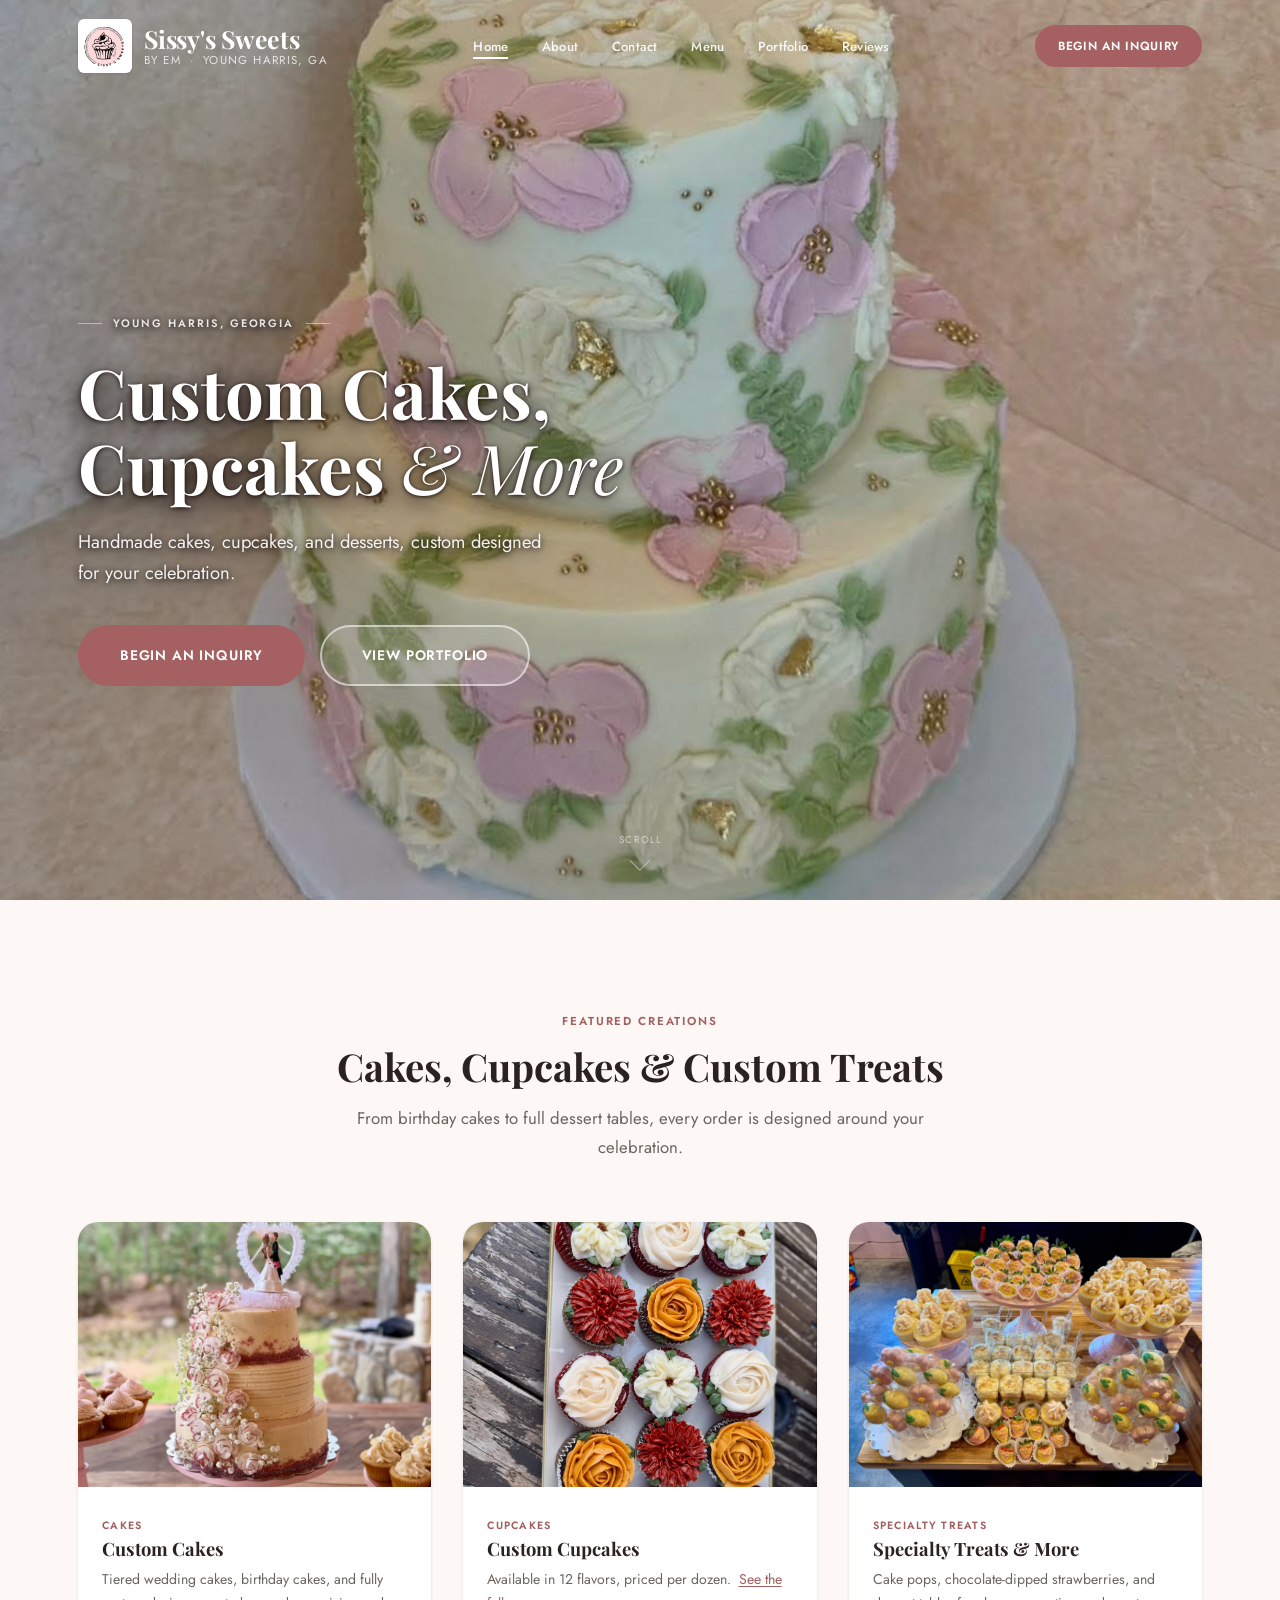
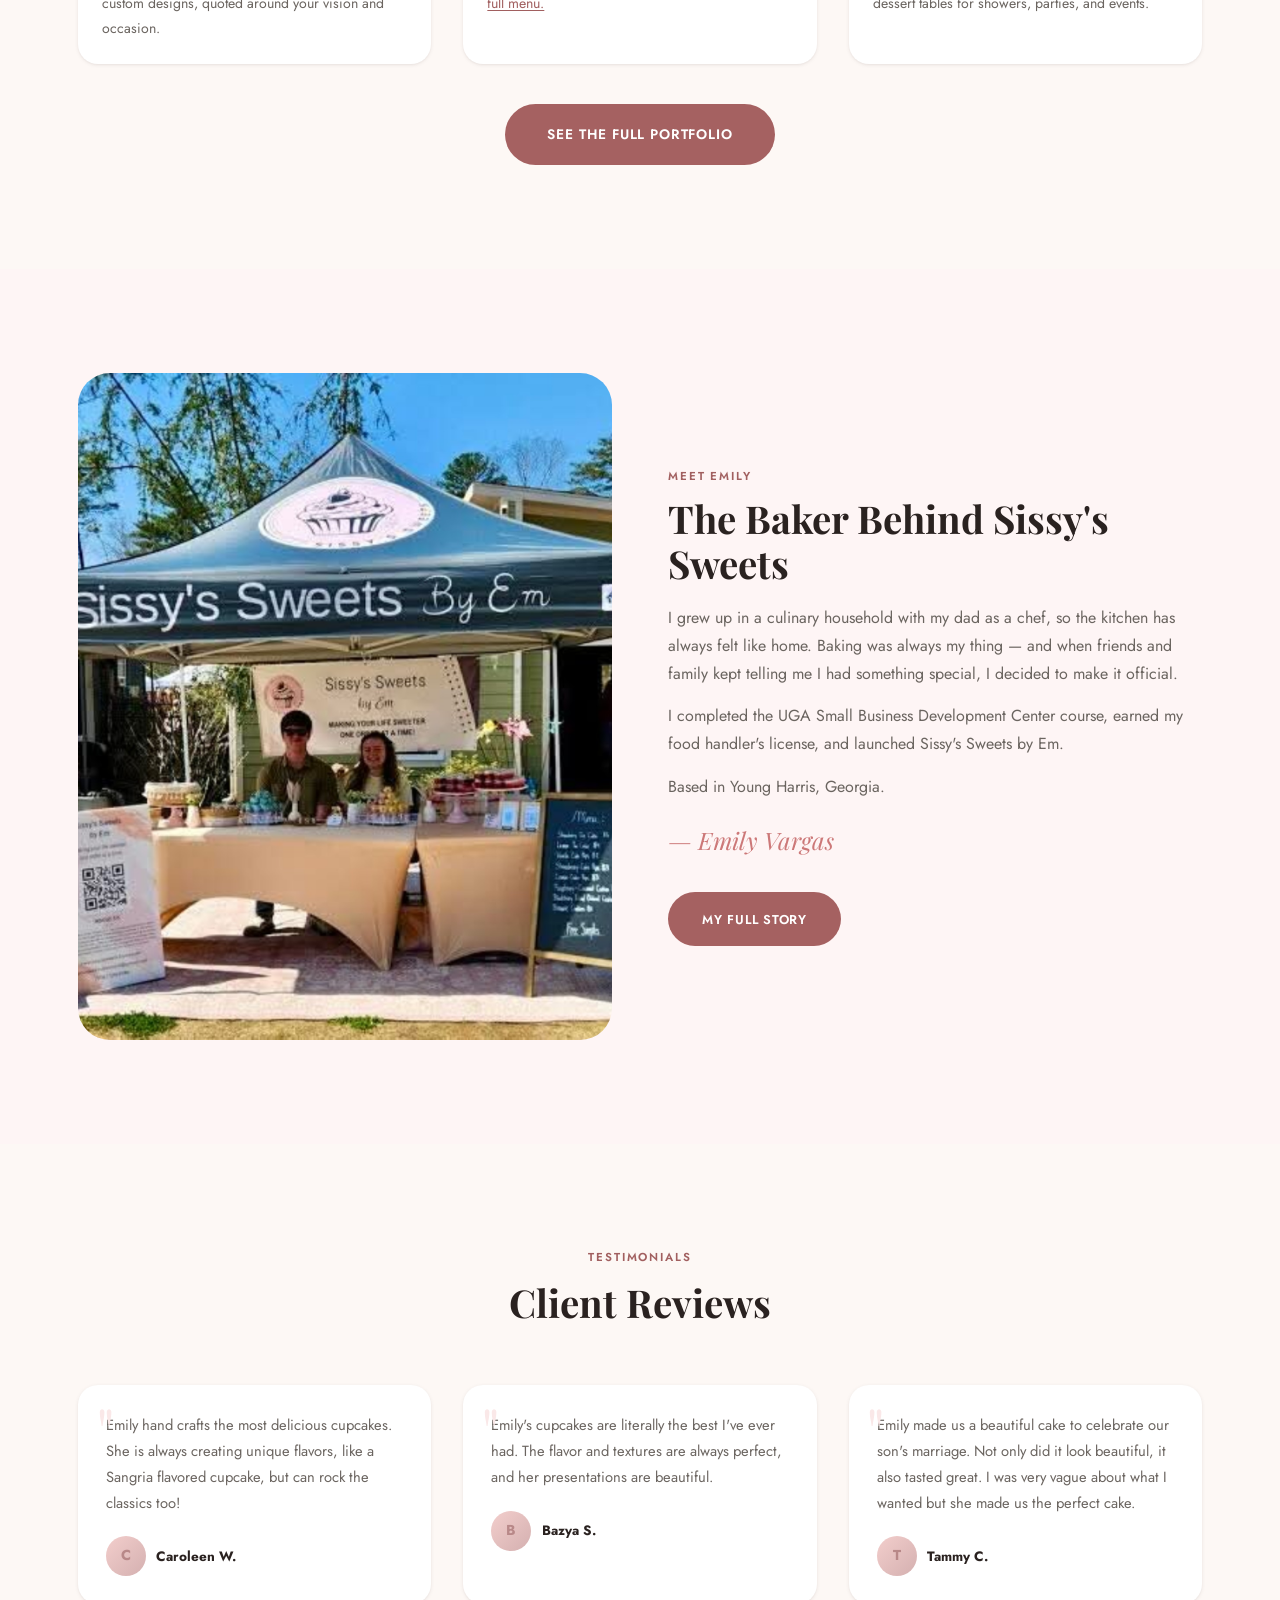
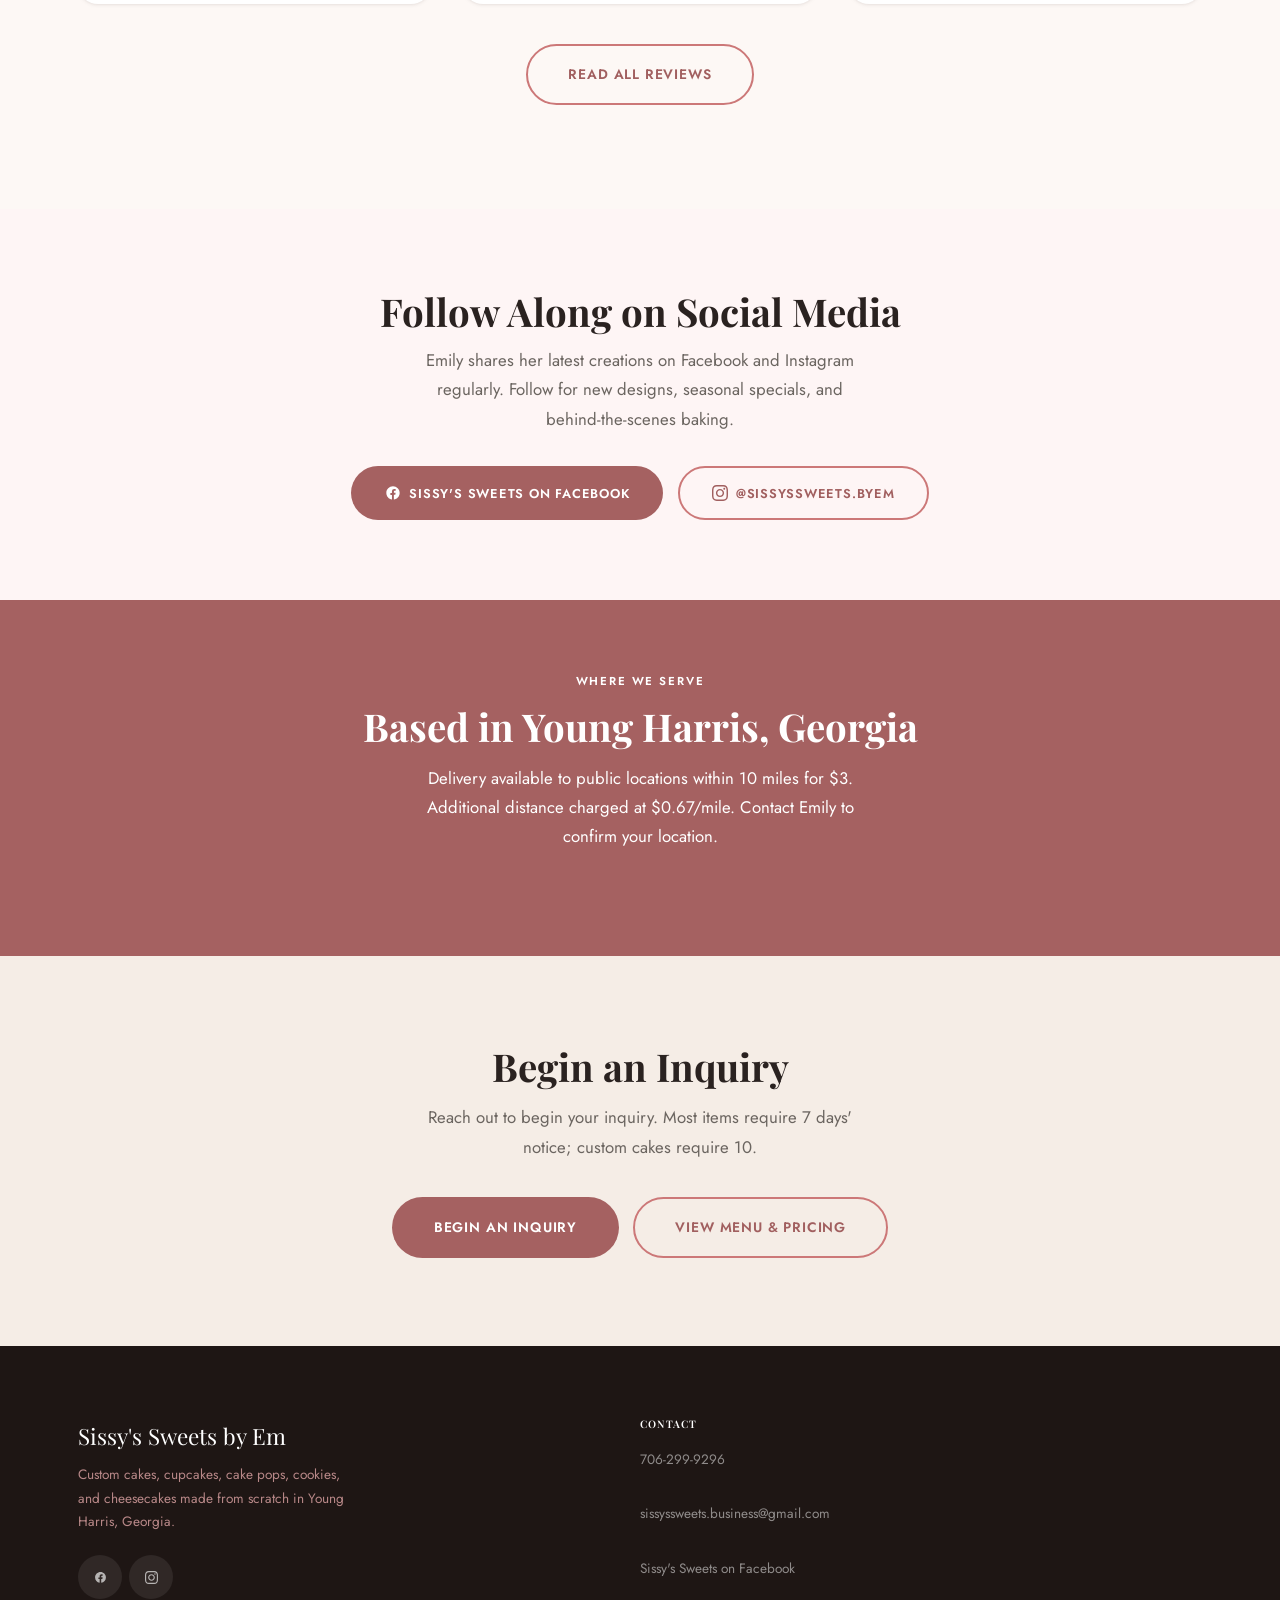
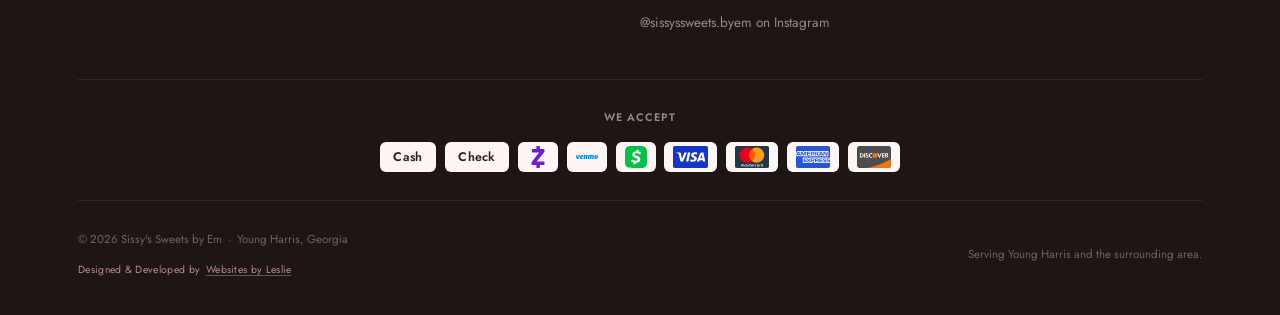
==== commit 91e71d84: "Luxury refresh: redesigned IA, restored Emily's voice, sitewide motion system Reworks all six pages " ====
--- a/index.html
+++ b/index.html
@@ -2,9 +2,10 @@
 <html lang="en">
 <head>
   <meta charset="UTF-8">
+  <script>document.documentElement.classList.add('js');</script>
   <meta name="viewport" content="width=device-width, initial-scale=1.0">
   <title>Sissy's Sweets by Em — Custom Cakes & Treats in Young Harris, GA</title>
-  <meta name="description" content="Custom cakes, cupcakes, cake pops, cookies, and cheesecakes made fresh in Young Harris, Georgia. Serving North Georgia for every celebration. Making your life sweeter, one order at a time.">
+  <meta name="description" content="Custom cakes, cupcakes, cake pops, cookies, and cheesecakes made fresh in Young Harris, Georgia. Serving North Georgia for every celebration.">
 
   <!-- Open Graph -->
   <meta property="og:type"         content="website">
@@ -12,7 +13,7 @@
   <meta property="og:locale"       content="en_US">
   <meta property="og:url"          content="https://sissyssweets-byem.com/">
   <meta property="og:title"        content="Sissy's Sweets by Em — Custom Cakes & Treats">
-  <meta property="og:description"  content="Custom cakes, cupcakes, and sweet treats in Young Harris, Georgia.">
+  <meta property="og:description"  content="Custom cakes, cupcakes, and desserts made to order in Young Harris, Georgia.">
   <meta property="og:image"        content="https://sissyssweets-byem.com/images/social-preview.jpg">
   <meta property="og:image:width"  content="1536">
   <meta property="og:image:height" content="1129">
@@ -20,14 +21,14 @@
   <!-- Twitter Card -->
   <meta name="twitter:card"        content="summary_large_image">
   <meta name="twitter:title"       content="Sissy's Sweets by Em — Custom Cakes & Treats">
-  <meta name="twitter:description" content="Custom cakes, cupcakes, and sweet treats in Young Harris, Georgia.">
+  <meta name="twitter:description" content="Custom cakes, cupcakes, and desserts made to order in Young Harris, Georgia.">
   <meta name="twitter:image"       content="https://sissyssweets-byem.com/images/social-preview.jpg">
   <meta name="twitter:image:alt"   content="A 2-tier wedding cake with cascading blush roses, handmade by Sissy's Sweets by Em in Young Harris, Georgia">
   <!-- PLACEHOLDER: Emily — add your preferred search keywords here -->
   <link rel="canonical" href="https://sissyssweets-byem.com/">
   <link rel="preconnect" href="https://fonts.googleapis.com">
   <link rel="preconnect" href="https://fonts.gstatic.com" crossorigin>
-  <link href="https://fonts.googleapis.com/css2?family=Playfair+Display:ital,wght@0,400;0,700;1,400;1,700&family=Raleway:wght@400;500;600;700&display=swap" rel="stylesheet">
+  <link href="https://fonts.googleapis.com/css2?family=Playfair+Display:ital,wght@0,400;0,700;1,400;1,700&family=Jost:wght@300;400;500;600;700&display=swap" rel="stylesheet">
   <link rel="stylesheet" href="css/style.css">
   <script type="application/ld+json">
   {
@@ -68,11 +69,11 @@
       <li><a href="index.html"    class="nav__link">Home</a></li>
       <li><a href="about.html"    class="nav__link">About</a></li>
       <li><a href="contact.html"  class="nav__link">Contact</a></li>
-      <li><a href="menus.html"    class="nav__link">Menus</a></li>
-      <li><a href="projects.html" class="nav__link">Projects</a></li>
+      <li><a href="menus.html"    class="nav__link">Menu</a></li>
+      <li><a href="projects.html" class="nav__link">Portfolio</a></li>
       <li><a href="reviews.html"  class="nav__link">Reviews</a></li>
     </ul>
-    <a href="contact.html" class="btn btn--primary btn--sm nav__cta">Place an Order</a>
+    <a href="contact.html" class="btn btn--primary btn--sm nav__cta">Begin an Inquiry</a>
     <button class="hamburger" aria-label="Open menu" aria-expanded="false" aria-controls="mobileMenu">
       <span></span><span></span><span></span>
     </button>
@@ -84,11 +85,11 @@
     <li><a href="index.html"    class="mobile-menu__link">Home</a></li>
     <li><a href="about.html"    class="mobile-menu__link">About</a></li>
     <li><a href="contact.html"  class="mobile-menu__link">Contact</a></li>
-    <li><a href="menus.html"    class="mobile-menu__link">Menus</a></li>
-    <li><a href="projects.html" class="mobile-menu__link">Projects</a></li>
+    <li><a href="menus.html"    class="mobile-menu__link">Menu</a></li>
+    <li><a href="projects.html" class="mobile-menu__link">Portfolio</a></li>
     <li><a href="reviews.html"  class="mobile-menu__link">Reviews</a></li>
   </ul>
-  <a href="contact.html" class="btn btn--primary" style="width:100%;margin-top:1.5rem;display:flex;justify-content:center;">Place an Order</a>
+  <a href="contact.html" class="btn btn--primary" style="width:100%;margin-top:1.5rem;display:flex;justify-content:center;">Begin an Inquiry</a>
 </nav>
 
 <!-- HERO — photo: cake-floral-painted-tiered.jpg -->
@@ -101,10 +102,10 @@
         Custom Cakes,<br>
         Cupcakes <em>&amp; More</em>
       </h1>
-      <p class="hero__tagline">Making your life sweeter, one order at a time.</p>
+      <p class="hero__tagline">Handmade cakes, cupcakes, and desserts, custom designed for your celebration.</p>
       <div class="hero__actions">
-        <a href="contact.html"  class="btn btn--primary btn--lg">Place an Order</a>
-        <a href="projects.html" class="btn btn--ghost-white btn--lg">See My Work</a>
+        <a href="contact.html"  class="btn btn--primary btn--lg">Begin an Inquiry</a>
+        <a href="projects.html" class="btn btn--ghost-white btn--lg">View Portfolio</a>
       </div>
     </div>
   </div>
@@ -114,23 +115,13 @@
   </div>
 </section>
 
-<!-- FEATURE STRIP -->
-<div class="feature-strip" role="list" aria-label="Business highlights">
-  <div class="container">
-    <div class="feature-item" role="listitem"><span class="feature-item__icon" aria-hidden="true">🎂</span><span>Custom Orders</span></div>
-    <div class="feature-item" role="listitem"><span class="feature-item__icon" aria-hidden="true">📅</span><span>7-Day Notice Required</span></div>
-    <div class="feature-item" role="listitem"><span class="feature-item__icon" aria-hidden="true">📍</span><span>Young Harris, GA</span></div>
-    <div class="feature-item" role="listitem"><span class="feature-item__icon" aria-hidden="true">🚗</span><span>Delivery Available</span></div>
-  </div>
-</div>
-
 <!-- FEATURED CREATIONS -->
-<section class="section" aria-labelledby="featured-heading">
+<section class="section" aria-labelledby="featured-heading" style="padding-top:7rem;">
   <div class="container">
     <div class="section-header fade-up">
       <span class="eyebrow">Featured Creations</span>
-      <h2 id="featured-heading">A Taste of What Emily Makes</h2>
-      <p>From intimate birthday cakes to full dessert table spreads — every creation is designed and baked just for you.</p>
+      <h2 id="featured-heading">Cakes, Cupcakes &amp; Custom Treats</h2>
+      <p>From birthday cakes to full dessert tables, every order is designed around your celebration.</p>
     </div>
 
     <div class="grid-3 stagger">
@@ -145,7 +136,7 @@
         <div class="card__body">
           <span class="card__cat">Cakes</span>
           <h3 class="card__title">Custom Cakes</h3>
-          <p class="card__desc"><!-- PLACEHOLDER: Emily — add a short description of your cake offerings here --></p>
+          <p class="card__desc">Tiered wedding cakes, birthday cakes, and fully custom designs, quoted around your vision and occasion.</p>
         </div>
       </article>
 
@@ -173,7 +164,7 @@
         <div class="card__body">
           <span class="card__cat">Specialty Treats</span>
           <h3 class="card__title">Specialty Treats &amp; More</h3>
-          <p class="card__desc"><!-- PLACEHOLDER: Emily — describe your specialty treats, cake pops, and event offerings here --></p>
+          <p class="card__desc">Cake pops, chocolate-dipped strawberries, and dessert tables for showers, parties, and events.</p>
         </div>
       </article>
 
@@ -198,10 +189,10 @@
       </div>
 
       <div class="about-content fade-up">
-        <span class="eyebrow">Meet the Baker</span>
-        <h2 id="about-preview-heading">Hi, I'm Emily — and baking is my love language.</h2>
-        <p>I grew up in a culinary household with my dad as a chef, so the kitchen has always felt like home. What started as a passion for baking became a real business after friends and family kept telling me I had something special.</p>
-        <p>I completed the UGA Small Business Development Center course, earned my food handler's license, and officially launched Sissy's Sweets by Em — because I believe every celebration deserves something made with real care and creativity.</p>
+        <span class="eyebrow">Meet Emily</span>
+        <h2 id="about-preview-heading">The Baker Behind Sissy's Sweets</h2>
+        <p>I grew up in a culinary household with my dad as a chef, so the kitchen has always felt like home. Baking was always my thing — and when friends and family kept telling me I had something special, I decided to make it official.</p>
+        <p>I completed the UGA Small Business Development Center course, earned my food handler's license, and launched Sissy's Sweets by Em.</p>
         <p>Based in Young Harris, Georgia.</p>
         <span class="signature">— Emily Vargas</span>
         <div class="mt-8">
@@ -217,8 +208,8 @@
 <section class="section" aria-labelledby="reviews-preview-heading">
   <div class="container">
     <div class="section-header fade-up">
-      <span class="eyebrow">What Customers Say</span>
-      <h2 id="reviews-preview-heading">Kind Words from Customers</h2>
+      <span class="eyebrow">Testimonials</span>
+      <h2 id="reviews-preview-heading">Client Reviews</h2>
     </div>
 
     <div class="grid-3 stagger">
@@ -266,8 +257,7 @@
 
 <!-- SOCIAL MEDIA -->
 <section class="social-section" aria-labelledby="social-heading">
-  <div class="container">
-    <span class="eyebrow">Stay Connected</span>
+  <div class="container fade-up">
     <h2 id="social-heading">Follow Along on Social Media</h2>
     <p class="social-note">Emily shares her latest creations on Facebook and Instagram regularly. Follow for new designs, seasonal specials, and behind-the-scenes baking.</p>
     <div class="social-links">
@@ -285,7 +275,7 @@
 
 <!-- SERVICE AREA -->
 <section class="service-banner" aria-labelledby="service-heading">
-  <div class="container">
+  <div class="container fade-up">
     <span class="eyebrow" style="color:#fff;">Where We Serve</span>
     <h2 id="service-heading">Based in Young Harris, Georgia</h2>
     <p>Delivery available to public locations within 10 miles for $3. Additional distance charged at $0.67/mile. Contact Emily to confirm your location.</p>
@@ -295,14 +285,12 @@
 
 <!-- CTA -->
 <section class="cta-section" aria-labelledby="cta-heading">
-  <div class="container">
-    <div class="deco-line"><span>✦</span></div>
-    <span class="eyebrow">Ready to Order?</span>
-    <h2 id="cta-heading">Let's Make Your Celebration Sweeter</h2>
-    <p>Reach out today and let's start planning yours. Orders require 7 days' notice (10 days for custom cakes).</p>
+  <div class="container fade-up">
+    <h2 id="cta-heading">Begin an Inquiry</h2>
+    <p>Reach out to begin your inquiry. Most items require 7 days' notice; custom cakes require 10.</p>
     <div class="cta-section__btns">
-      <a href="contact.html" class="btn btn--primary btn--lg">Place an Order</a>
-      <a href="menus.html"   class="btn btn--secondary btn--lg">View Menus &amp; Pricing</a>
+      <a href="contact.html" class="btn btn--primary btn--lg">Begin an Inquiry</a>
+      <a href="menus.html"   class="btn btn--secondary btn--lg">View Menu &amp; Pricing</a>
     </div>
   </div>
 </section>
@@ -313,7 +301,7 @@
     <div class="footer__grid">
       <div>
         <div class="footer__name">Sissy's Sweets by Em</div>
-        <p class="footer__desc">Custom cakes, cupcakes, cake pops, cookies, and cheesecakes — baked from scratch with love in Young Harris, Georgia.</p>
+        <p class="footer__desc">Custom cakes, cupcakes, cake pops, cookies, and cheesecakes made from scratch in Young Harris, Georgia.</p>
         <div class="footer__social">
           <a href="https://www.facebook.com/share/1HfUSsTqfu/" target="_blank" rel="noopener" class="footer__social-link" aria-label="Facebook">
             <svg width="13" height="13" viewBox="0 0 24 24" fill="currentColor" aria-hidden="true"><path d="M22 12c0-5.523-4.477-10-10-10S2 6.477 2 12c0 4.991 3.657 9.128 8.438 9.878v-6.987H8.078v-2.89h2.36V9.798c0-2.335 1.39-3.623 3.516-3.623.996 0 2.038.177 2.038.177v2.238h-1.148c-1.13 0-1.483.703-1.483 1.424v1.705h2.524l-.403 2.89H13.3V21.88C18.343 21.128 22 16.99 22 12z"/></svg>
@@ -333,12 +321,28 @@
         </ul>
       </div>
     </div>
+
+    <div class="footer__payments">
+      <p class="footer__payments-label">We Accept</p>
+      <div class="payment-marks">
+        <span class="pay-chip--text">Cash</span>
+        <span class="pay-chip--text">Check</span>
+        <span class="pay-icon"><svg role="img" width="20" height="20" viewBox="0 0 24 24" aria-label="Zelle" style="color:#6D1ED4;"><title>Zelle</title><path fill="currentColor" d="M13.559 24h-2.841a.483.483 0 0 1-.483-.483v-2.765H5.638a.667.667 0 0 1-.666-.666v-2.234a.67.67 0 0 1 .142-.412l8.139-10.382h-7.25a.667.667 0 0 1-.667-.667V3.914c0-.367.299-.666.666-.666h4.23V.483c0-.266.217-.483.483-.483h2.841c.266 0 .483.217.483.483v2.765h4.323c.367 0 .666.299.666.666v2.137a.67.67 0 0 1-.141.41l-8.19 10.481h7.665c.367 0 .666.299.666.666v2.477a.667.667 0 0 1-.666.667h-4.32v2.765a.483.483 0 0 1-.483.483Z"/></svg></span>
+        <span class="pay-icon"><svg role="img" width="20" height="20" viewBox="0 0 24 24" aria-label="Venmo" style="color:#008CFF;"><title>Venmo</title><path fill="currentColor" d="M21.772 13.119c-.267 0-.381-.251-.38-.655 0-.533.121-1.575.712-1.575.267 0 .357.243.357.598 0 .533-.13 1.632-.689 1.632Zm.502-3.377c-1.677 0-2.405 1.285-2.405 2.658 0 1.042.421 1.874 1.693 1.874 1.717 0 2.438-1.406 2.438-2.763 0-1.025-.462-1.769-1.726-1.769Zm-3.833 0c-.558 0-.964.17-1.393.477-.154-.275-.462-.477-.932-.477-.542 0-.947.219-1.247.437l-.04-.364H13.54l-.688 4.354h1.506l.479-3.053c.129-.065.323-.154.518-.154.145 0 .267.049.267.267 0 .056-.016.145-.024.218l-.429 2.722h1.498l.478-3.053c.138-.073.324-.154.51-.154.146 0 .268.049.268.267 0 .056-.017.145-.025.218l-.429 2.722h1.499l.461-2.908c.025-.153.049-.388.049-.549 0-.582-.267-.97-1.037-.97Zm-6.871 0c-.575 0-.98.219-1.287.421l-.017-.348H8.962l-.689 4.354H9.78l.478-3.053c.13-.065.324-.154.518-.154.147 0 .268.049.268.242 0 .081-.024.227-.032.299l-.422 2.666h1.499l.462-2.908c.024-.153.049-.388.049-.549 0-.582-.268-.97-1.03-.97Zm-5.631 1.834c.041-.485.413-.824.697-.824.162 0 .299.097.299.291 0 .404-.713.533-.996.533Zm.843-1.834c-1.604 0-2.382 1.39-2.382 2.698 0 1.01.478 1.817 1.814 1.817.527 0 1.07-.113 1.418-.282l.186-1.26c-.494.25-.874.347-1.271.347-.365 0-.64-.194-.64-.687.826-.008 2.252-.347 2.252-1.453 0-.687-.494-1.18-1.377-1.18Zm-4.239.267c.089.186.146.412.146.743 0 .606-.429 1.494-.777 2.06l-.373-2.989L0 9.969l.705 4.2h1.757c.77-1.01 1.718-2.448 1.718-3.554 0-.347-.073-.622-.235-.889l-1.402.283Z"/></svg></span>
+        <span class="pay-icon"><svg role="img" width="20" height="20" viewBox="0 0 24 24" aria-label="Cash App" style="color:#00C244;"><title>Cash App</title><path fill="currentColor" d="M23.59 3.475a5.1 5.1 0 00-3.05-3.05c-1.31-.42-2.5-.42-4.92-.42H8.36c-2.4 0-3.61 0-4.9.4a5.1 5.1 0 00-3.05 3.06C0 4.765 0 5.965 0 8.365v7.27c0 2.41 0 3.6.4 4.9a5.1 5.1 0 003.05 3.05c1.3.41 2.5.41 4.9.41h7.28c2.41 0 3.61 0 4.9-.4a5.1 5.1 0 003.06-3.06c.41-1.3.41-2.5.41-4.9v-7.25c0-2.41 0-3.61-.41-4.91zm-6.17 4.63l-.93.93a.5.5 0 01-.67.01 5 5 0 00-3.22-1.18c-.97 0-1.94.32-1.94 1.21 0 .9 1.04 1.2 2.24 1.65 2.1.7 3.84 1.58 3.84 3.64 0 2.24-1.74 3.78-4.58 3.95l-.26 1.2a.49.49 0 01-.48.39H9.63l-.09-.01a.5.5 0 01-.38-.59l.28-1.27a6.54 6.54 0 01-2.88-1.57v-.01a.48.48 0 010-.68l1-.97a.49.49 0 01.67 0c.91.86 2.13 1.34 3.39 1.32 1.3 0 2.17-.55 2.17-1.42 0-.87-.88-1.1-2.54-1.72-1.76-.63-3.43-1.52-3.43-3.6 0-2.42 2.01-3.6 4.39-3.71l.25-1.23a.48.48 0 01.48-.38h1.78l.1.01c.26.06.43.31.37.57l-.27 1.37c.9.3 1.75.77 2.48 1.39l.02.02c.19.2.19.5 0 .68z"/></svg></span>
+        <span class="pay-icon"><img src="images/payment/visa.svg" alt="Visa" loading="lazy" width="30" height="19"></span>
+        <span class="pay-icon"><img src="images/payment/mastercard.svg" alt="Mastercard" loading="lazy" width="30" height="19"></span>
+        <span class="pay-icon"><img src="images/payment/amex.svg" alt="American Express" loading="lazy" width="30" height="19"></span>
+        <span class="pay-icon"><img src="images/payment/discover.svg" alt="Discover" loading="lazy" width="30" height="19"></span>
+      </div>
+    </div>
+
     <div class="footer__bottom">
       <div class="footer__bottom-left">
         <p>&copy; 2026 Sissy's Sweets by Em &nbsp;·&nbsp; Young Harris, Georgia</p>
         <p class="footer__credit">Designed &amp; Developed by <a href="https://websitesbyleslie.com" target="_blank" rel="noopener noreferrer">Websites by Leslie</a></p>
       </div>
-      <p>Making your life sweeter, one order at a time.</p>
+      <p>Serving Young Harris and the surrounding area.</p>
     </div>
   </div>
 </footer>
--- a/css/style.css
+++ b/css/style.css
@@ -29,7 +29,7 @@
   --white:     #ffffff;
 
   --font-h: 'Playfair Display', Georgia, serif;
-  --font-b: 'Raleway', 'Helvetica Neue', Arial, sans-serif;
+  --font-b: 'Jost', 'Helvetica Neue', Arial, sans-serif;
 
   --shadow-sm: 0 1px 4px rgba(42,34,32,.07), 0 1px 2px rgba(42,34,32,.04);
   --shadow-md: 0 4px 16px rgba(42,34,32,.10), 0 2px 6px rgba(42,34,32,.05);
@@ -41,8 +41,8 @@
   --radius-xl:  32px;
   --radius-full: 9999px;
 
-  --nav-h:  88px;
-  --max-w: 1200px;
+  --nav-h:  92px;
+  --max-w: 1220px;
   --ease:   250ms ease;
   --ease-slow: 420ms ease;
 }
@@ -55,7 +55,7 @@
   font-size: 1rem;
   color: var(--text);
   background: var(--cream);
-  line-height: 1.6;
+  line-height: 1.65;
   -webkit-font-smoothing: antialiased;
 }
 img { max-width: 100%; height: auto; display: block; }
@@ -63,23 +63,42 @@
 ul { list-style: none; }
 button { cursor: pointer; border: none; background: none; font-family: var(--font-b); }
 
+@media (prefers-reduced-motion: reduce) {
+  html { scroll-behavior: auto; }
+  *, *::before, *::after {
+    animation-duration: .001ms !important;
+    animation-iteration-count: 1 !important;
+    transition-duration: .001ms !important;
+    scroll-behavior: auto !important;
+  }
+}
+
+/* ── Focus visibility (site-wide) ── */
+a, button, input, select, textarea, [tabindex] { outline: none; }
+a:focus-visible, button:focus-visible, input:focus-visible,
+select:focus-visible, textarea:focus-visible, [tabindex]:focus-visible {
+  outline: 2px solid var(--blush-500);
+  outline-offset: 3px;
+  border-radius: 2px;
+}
+
 /* ── Typography ── */
-h1,h2,h3,h4,h5 { font-family: var(--font-h); line-height: 1.15; font-weight: 700; color: var(--text); }
-h1 { font-size: clamp(2.2rem, 5.5vw, 4rem); }
-h2 { font-size: clamp(1.8rem, 3.2vw, 2.6rem); }
-h3 { font-size: clamp(1.3rem, 2.2vw, 1.75rem); }
-h4 { font-size: 1.15rem; }
+h1,h2,h3,h4,h5 { font-family: var(--font-h); line-height: 1.18; font-weight: 700; color: var(--text); }
+h1 { font-size: clamp(2.3rem, 5.2vw, 4rem); }
+h2 { font-size: clamp(1.85rem, 3vw, 2.6rem); }
+h3 { font-size: clamp(1.25rem, 2.1vw, 1.65rem); }
+h4 { font-size: 1.12rem; }
 p  { line-height: 1.75; color: var(--text-sec); }
 
 .eyebrow {
   font-family: var(--font-b);
-  font-size: .7rem;
-  font-weight: 700;
-  letter-spacing: .2em;
+  font-size: .72rem;
+  font-weight: 600;
+  letter-spacing: .16em;
   text-transform: uppercase;
   color: var(--blush-text-a11y);
   display: block;
-  margin-bottom: .75rem;
+  margin-bottom: .8rem;
 }
 
 /* ── Layout ── */
@@ -92,31 +111,32 @@
 @media (min-width: 640px)  { .container { padding: 0 2rem; } }
 @media (min-width: 1024px) { .container { padding: 0 3rem; } }
 
-.section       { padding: 5rem 0; }
-.section--lg   { padding: 7rem 0; }
+.section       { padding: 5.5rem 0; }
+.section--lg   { padding: 7.5rem 0; }
 .section--alt  { background: var(--blush-50); }
 .section--sand { background: var(--sand); }
 .section--dark { background: #1E1614; color: rgba(255,255,255,.8); }
 
-.section-header { text-align: center; max-width: 600px; margin: 0 auto 3.5rem; }
+.section-header { text-align: center; max-width: 620px; margin: 0 auto 3.75rem; }
 .section-header h2 { margin-bottom: .9rem; }
 .section-header p  { font-size: 1.05rem; }
 
 /* Grids */
-.grid-2 { display: grid; grid-template-columns: 1fr; gap: 2rem; }
-.grid-3 { display: grid; grid-template-columns: 1fr; gap: 1.5rem; }
+.grid-2 { display: grid; grid-template-columns: 1fr; gap: 2.25rem; }
+.grid-3 { display: grid; grid-template-columns: 1fr; gap: 2rem; }
 @media (min-width: 640px)  { .grid-2 { grid-template-columns: repeat(2,1fr); } }
 @media (min-width: 768px)  { .grid-3 { grid-template-columns: repeat(3,1fr); } }
 
 /* ── Buttons ── */
 .btn {
   display: inline-flex; align-items: center; justify-content: center; gap: .5rem;
-  padding: .85rem 1.9rem;
+  padding: .9rem 2rem;
   border-radius: var(--radius-full);
   font-family: var(--font-b);
-  font-size: .8rem; font-weight: 700; letter-spacing: .07em; text-transform: uppercase;
+  font-size: .8rem; font-weight: 600; letter-spacing: .06em; text-transform: uppercase;
   transition: all var(--ease);
   cursor: pointer; white-space: nowrap; border: 2px solid transparent;
+  min-height: 44px;
 }
 .btn--primary     { background: var(--blush-btn); color: #fff; }
 .btn--primary:hover { background: var(--blush-500); transform: translateY(-2px); box-shadow: var(--shadow-md); }
@@ -126,8 +146,17 @@
 .btn--white:hover { background: var(--blush-50); transform: translateY(-2px); box-shadow: var(--shadow-md); }
 .btn--ghost-white { background: rgba(255,255,255,.15); color: #fff; border-color: rgba(255,255,255,.55); backdrop-filter: blur(4px); }
 .btn--ghost-white:hover { background: #fff; color: var(--blush-400); border-color: #fff; }
-.btn--sm { padding: .5rem 1.2rem; font-size: .74rem; }
-.btn--lg { padding: 1rem 2.4rem; font-size: .86rem; }
+.btn--sm { padding: .55rem 1.3rem; font-size: .74rem; min-height: 40px; }
+.btn--lg { padding: 1.05rem 2.5rem; font-size: .86rem; }
+
+.btn:disabled, .btn[disabled] {
+  opacity: .5; cursor: not-allowed; pointer-events: none;
+  transform: none; box-shadow: none;
+}
+
+@media (max-width: 400px) {
+  .btn { white-space: normal; text-align: center; }
+}
 
 /* ── Navigation ── */
 .nav {
@@ -146,25 +175,25 @@
 
 .nav__logo { display: flex; flex-direction: row; align-items: center; gap: .75rem; }
 .nav__logo-img {
-  width: 56px; height: 56px;
+  width: 54px; height: 54px;
   border-radius: 6px;
   flex-shrink: 0;
   box-shadow: 0 1px 3px rgba(0,0,0,.12);
 }
 .nav__logo-text { display: flex; flex-direction: column; line-height: 1.15; }
 .nav__logo-main {
-  font-family: var(--font-h); font-size: 1.65rem; font-weight: 700;
-  letter-spacing: -.015em; color: var(--text); transition: color var(--ease);
+  font-family: var(--font-h); font-size: 1.55rem; font-weight: 700;
+  letter-spacing: -.01em; color: var(--text); transition: color var(--ease);
 }
 .nav__logo-sub {
-  font-size: .75rem; letter-spacing: .14em; text-transform: uppercase; color: var(--blush-400);
+  font-size: .72rem; letter-spacing: .12em; text-transform: uppercase; color: var(--blush-400);
 }
 .nav--transparent .nav__logo-main { color: #fff; }
-.nav--transparent .nav__logo-sub  { color: rgba(255,255,255,.75); }
-
-.nav__links { display: none; align-items: center; gap: 2rem; }
+.nav--transparent .nav__logo-sub  { color: rgba(255,255,255,.78); }
+
+.nav__links { display: none; align-items: center; gap: 2.1rem; }
 .nav__link {
-  font-size: .82rem; font-weight: 600; letter-spacing: .03em; color: var(--text);
+  font-size: .82rem; font-weight: 500; letter-spacing: .02em; color: var(--text);
   position: relative; transition: color var(--ease);
 }
 .nav__link::after {
@@ -172,9 +201,9 @@
   height: 1.5px; background: var(--blush-400);
   transform: scaleX(0); transition: transform var(--ease);
 }
-.nav__link:hover, .nav__link.active { color: var(--blush-400); }
+.nav__link:hover, .nav__link.active { color: var(--blush-500); }
 .nav__link:hover::after, .nav__link.active::after { transform: scaleX(1); }
-.nav--transparent .nav__link { color: rgba(255,255,255,.9); }
+.nav--transparent .nav__link { color: rgba(255,255,255,.92); }
 .nav--transparent .nav__link:hover { color: #fff; }
 .nav--transparent .nav__link::after { background: #fff; }
 
@@ -227,8 +256,8 @@
   position: absolute; inset: 0;
   background: linear-gradient(
     to right,
-    rgba(20,10,8,.22) 0%,
-    rgba(20,10,8,.08) 55%,
+    rgba(20,10,8,.24) 0%,
+    rgba(20,10,8,.09) 55%,
     rgba(20,10,8,.00) 100%
   );
 }
@@ -237,25 +266,25 @@
   display: flex; align-items: center;
   min-height: 100vh; padding-top: var(--nav-h);
 }
-.hero__content { max-width: 600px; color: #fff; padding: 3rem 0; }
+.hero__content { max-width: 620px; color: #fff; padding: 3rem 0; }
 .hero__badge {
   display: inline-flex; align-items: center; gap: .7rem;
-  font-size: .68rem; font-weight: 700; letter-spacing: .2em; text-transform: uppercase;
-  color: rgba(255,255,255,.82); margin-bottom: 1.25rem;
+  font-size: .68rem; font-weight: 600; letter-spacing: .18em; text-transform: uppercase;
+  color: rgba(255,255,255,.85); margin-bottom: 1.3rem;
   text-shadow: 0 1px 6px rgba(20,10,8,.90), 0 3px 14px rgba(20,10,8,.70);
 }
 .hero__badge::before, .hero__badge::after {
   content: ''; display: block; width: 24px; height: 1px; background: rgba(255,255,255,.45);
 }
 .hero__title {
-  color: #fff; font-size: clamp(2.4rem, 6vw, 4.2rem); line-height: 1.08;
-  margin-bottom: 1.2rem;
+  color: #fff; font-size: clamp(2.5rem, 6vw, 4.3rem); line-height: 1.1;
+  margin-bottom: 1.3rem;
   text-shadow: 0 1px 4px rgba(20,10,8,.95), 0 4px 20px rgba(20,10,8,.75), 0 8px 40px rgba(20,10,8,.50);
 }
 .hero__title em { font-style: italic; font-weight: 400; }
 .hero__tagline {
-  font-size: clamp(.95rem, 2vw, 1.1rem); color: rgba(255,255,255,.88);
-  margin-bottom: 2.2rem; line-height: 1.7; max-width: 480px;
+  font-size: clamp(1rem, 2vw, 1.15rem); color: rgba(255,255,255,.92);
+  margin-bottom: 2.3rem; line-height: 1.7; max-width: 480px;
   text-shadow: 0 1px 6px rgba(20,10,8,.90), 0 4px 18px rgba(20,10,8,.65);
 }
 .hero__actions { display: flex; gap: .9rem; flex-wrap: wrap; }
@@ -264,7 +293,6 @@
   position: absolute; bottom: 2rem; left: 50%; transform: translateX(-50%);
   display: flex; flex-direction: column; align-items: center; gap: .35rem;
   color: rgba(255,255,255,.55); font-size: .62rem; letter-spacing: .14em; text-transform: uppercase;
-  animation: scrollBounce 2.5s ease-in-out infinite;
 }
 .hero__scroll-arrow {
   width: 14px; height: 14px;
@@ -272,9 +300,12 @@
   border-bottom: 1.5px solid rgba(255,255,255,.45);
   transform: rotate(45deg);
 }
+@media (prefers-reduced-motion: no-preference) {
+  .hero__scroll { animation: scrollBounce 2.8s ease-in-out infinite; }
+}
 @keyframes scrollBounce {
   0%, 100% { transform: translateX(-50%) translateY(0); }
-  50%       { transform: translateX(-50%) translateY(7px); }
+  50%       { transform: translateX(-50%) translateY(6px); }
 }
 
 /* ── Page Hero (inner pages) ── */
@@ -284,18 +315,19 @@
   background: linear-gradient(135deg, var(--blush-50) 0%, var(--cream) 50%, var(--blush-100) 100%);
 }
 .page-hero h1 { margin-bottom: .75rem; }
-.page-hero p  { max-width: 520px; margin: 0 auto; font-size: 1.05rem; }
+.page-hero p  { max-width: 540px; margin: 0 auto; font-size: 1.05rem; }
 
 /* ── Feature Strip ── */
-.feature-strip { background: var(--blush-btn); padding: 1rem 0; }
+.feature-strip { background: var(--blush-btn); padding: 1.1rem 0; }
 .feature-strip .container {
   display: flex; flex-wrap: wrap; justify-content: center; gap: 1.25rem 2.5rem;
 }
 .feature-item {
-  display: flex; align-items: center; gap: .5rem;
-  font-size: .78rem; font-weight: 600; letter-spacing: .04em; color: #fff;
-}
-.feature-item__icon { font-size: 1rem; }
+  display: flex; align-items: center; gap: .55rem;
+  font-size: .78rem; font-weight: 500; letter-spacing: .02em; color: #fff;
+}
+.feature-item__icon { display: flex; flex-shrink: 0; }
+.feature-item__icon svg { width: 16px; height: 16px; }
 
 /* ── Cards ── */
 .card {
@@ -310,10 +342,10 @@
 .card:hover .card__img img { transform: scale(1.06); }
 
 .card__body { padding: 1.5rem; }
-.card__cat  { font-size: .66rem; font-weight: 700; letter-spacing: .14em; text-transform: uppercase; color: var(--blush-text-a11y); margin-bottom: .35rem; }
+.card__cat  { font-size: .66rem; font-weight: 600; letter-spacing: .12em; text-transform: uppercase; color: var(--blush-text-a11y); margin-bottom: .35rem; }
 .card__title { font-size: 1.15rem; margin-bottom: .45rem; }
 .card__desc  { font-size: .88rem; color: var(--text-sec); }
-.card__desc-link { padding: .875rem .2rem; }
+.card__desc-link { padding: .875rem .2rem; color: var(--blush-text-a11y); text-decoration: underline; text-underline-offset: 2px; }
 
 /* ── Gallery ── */
 .gallery-filter {
@@ -323,7 +355,7 @@
 .filter-btn {
   padding: .8rem 1.2rem; border-radius: var(--radius-full);
   border: 2px solid var(--gray-200); background: #fff;
-  font-size: .78rem; font-weight: 600; color: var(--text-sec);
+  font-size: .78rem; font-weight: 500; color: var(--text-sec);
   transition: all var(--ease); cursor: pointer;
 }
 .filter-btn:hover, .filter-btn.active {
@@ -332,6 +364,7 @@
 
 .gallery-grid {
   display: grid; grid-template-columns: repeat(2,1fr); gap: .6rem;
+  grid-auto-flow: dense;
 }
 @media (min-width: 640px)  { .gallery-grid { grid-template-columns: repeat(3,1fr); gap: .75rem; } }
 @media (min-width: 1024px) { .gallery-grid { grid-template-columns: repeat(4,1fr); gap: 1rem; } }
@@ -340,9 +373,10 @@
   position: relative; border-radius: var(--radius-md);
   overflow: hidden; cursor: pointer; aspect-ratio: 1;
   background: var(--blush-100);
-  transition: transform var(--ease), box-shadow var(--ease);
-}
-.gallery-item:hover { transform: scale(1.02); box-shadow: var(--shadow-lg); }
+  transition: transform var(--ease), box-shadow var(--ease), opacity .25s ease;
+}
+.gallery-item--wide { grid-column: span 2; aspect-ratio: 2 / 1; }
+.gallery-item:hover, .gallery-item:focus-within { transform: scale(1.02); box-shadow: var(--shadow-lg); }
 .gallery-item img { width: 100%; height: 100%; object-fit: cover; transition: transform var(--ease-slow); display: block; }
 .gallery-item:hover img { transform: scale(1.07); }
 
@@ -352,10 +386,20 @@
   opacity: 0; transition: opacity var(--ease);
   display: flex; align-items: flex-end; padding: .9rem;
 }
-.gallery-item:hover .gallery-item__overlay { opacity: 1; }
-.gallery-item__label { color: #fff; font-size: .78rem; font-weight: 600; line-height: 1.3; }
+.gallery-item:hover .gallery-item__overlay, .gallery-item:focus-within .gallery-item__overlay { opacity: 1; }
+.gallery-item__label { color: #fff; font-size: .78rem; font-weight: 500; line-height: 1.3; }
 
 .gallery-item[data-hidden="true"] { display: none; }
+
+/* Featured / large-format portfolio layout (Projects page) */
+.gallery-feature {
+  display: grid; grid-template-columns: 1fr; gap: .75rem;
+  margin-bottom: .75rem;
+}
+@media (min-width: 768px) {
+  .gallery-feature { grid-template-columns: 1.4fr 1fr; gap: 1rem; margin-bottom: 1rem; }
+  .gallery-feature .gallery-item:first-child { aspect-ratio: auto; }
+}
 
 /* ── Review Cards ── */
 .review-card {
@@ -363,13 +407,24 @@
   box-shadow: var(--shadow-sm); position: relative; transition: all var(--ease);
 }
 .review-card:hover { box-shadow: var(--shadow-md); transform: translateY(-2px); }
+
+/* Odd-numbered testimonial totals leave one card alone in the final row
+   on desktop's 2-column grid — center it rather than leaving it stuck
+   to the left column. No effect once the count is even. */
+@media (min-width: 640px) {
+  .grid-2 > .review-card:last-child:nth-child(odd) {
+    grid-column: 1 / -1;
+    max-width: calc(50% - 1.125rem);
+    margin: 0 auto;
+  }
+}
 .review-card__quote {
   position: absolute; top: .8rem; left: 1.1rem;
   font-family: var(--font-h); font-size: 4rem; line-height: 1;
   color: var(--blush-100); pointer-events: none;
 }
 .review-card__stars { display: flex; gap: .1rem; margin-bottom: .9rem; }
-.review-card__star  { color: #F59E0B; font-size: .85rem; }
+.review-card__star  { color: var(--blush-400); font-size: .85rem; }
 .review-card__text  { font-size: .92rem; line-height: 1.75; color: var(--text-sec); margin-bottom: 1.25rem; }
 .review-card__author { display: flex; align-items: center; gap: .65rem; }
 .review-card__avatar {
@@ -388,7 +443,7 @@
 }
 @media (min-width: 640px) { .stats-bar .container { grid-template-columns: repeat(4,1fr); } }
 .stat__number { font-family: var(--font-h); font-size: 2.6rem; font-weight: 700; color: #fff; line-height: 1; margin-bottom: .3rem; }
-.stat__label  { font-size: .76rem; font-weight: 600; color: #fff; letter-spacing: .04em; }
+.stat__label  { font-size: .76rem; font-weight: 500; color: #fff; letter-spacing: .03em; }
 
 /* ── About Split ── */
 .about-split { display: grid; grid-template-columns: 1fr; gap: 3.5rem; align-items: center; }
@@ -407,6 +462,19 @@
 .about-content p  { margin-bottom: .9rem; }
 .about-content p:last-of-type { margin-bottom: 0; }
 .signature { font-family: var(--font-h); font-style: italic; font-size: 1.5rem; color: var(--blush-400); margin-top: 1.25rem; display: block; }
+
+/* ── Editorial feature list (no boxes — icon, heading, short line) ── */
+.feature-list { display: grid; grid-template-columns: 1fr; gap: 2.25rem; }
+@media (min-width: 640px)  { .feature-list { grid-template-columns: repeat(3,1fr); } }
+.feature-list__item { text-align: center; padding: 0 .5rem; }
+.feature-list__icon {
+  width: 52px; height: 52px; border-radius: 50%; margin: 0 auto 1.1rem;
+  background: var(--blush-50); color: var(--blush-500);
+  display: flex; align-items: center; justify-content: center;
+}
+.feature-list__icon svg { width: 22px; height: 22px; }
+.feature-list__item h3 { font-size: 1.1rem; margin-bottom: .5rem; }
+.feature-list__item p { font-size: .9rem; }
 
 /* ── Process Steps ── */
 .steps { display: grid; grid-template-columns: 1fr; gap: 1.5rem; }
@@ -422,6 +490,38 @@
 .step h4 { margin-bottom: .4rem; }
 .step p  { font-size: .88rem; }
 
+/* ── Planning Information (Menus page) — editorial 2-col, no boxes ── */
+.planning-grid {
+  display: grid; grid-template-columns: 1fr; gap: 2.5rem 3.5rem;
+  max-width: 800px; margin: 0 auto;
+}
+@media (min-width: 768px) { .planning-grid { grid-template-columns: 1fr 1fr; } }
+.planning-group__title {
+  font-family: var(--font-h); font-size: 1.05rem; font-weight: 700;
+  color: var(--blush-500); margin-bottom: .5rem;
+}
+.planning-group p { font-size: .92rem; }
+
+/* ── Direct contact (Contact page) — compact inline list, not cards ──
+   Sits between the page intro and the form as a quick-reference band,
+   separated top and bottom so it reads as its own strip rather than
+   crowding either neighbor. */
+.direct-contact {
+  max-width: 640px; margin: 0 auto 2.25rem; padding: 1.5rem 0;
+  border-top: 1px solid var(--gray-100);
+  border-bottom: 1px solid var(--gray-100);
+  text-align: center;
+}
+.direct-contact h2 { font-size: 1.05rem; margin-bottom: 1rem; }
+.direct-contact__list { display: flex; flex-wrap: wrap; justify-content: center; gap: .75rem 2rem; }
+.direct-contact__item {
+  display: inline-flex; align-items: center; gap: .55rem;
+  font-size: .92rem; color: var(--text); min-height: 44px; padding: .3rem .2rem;
+  transition: color var(--ease);
+}
+.direct-contact__item svg { width: 18px; height: 18px; color: var(--blush-500); flex-shrink: 0; }
+.direct-contact__item:hover { color: var(--blush-500); }
+
 /* ── FAQ ── */
 .faq { max-width: 700px; margin: 0 auto; }
 .faq-item { border-bottom: 1px solid var(--gray-100); }
@@ -429,6 +529,7 @@
   display: flex; align-items: center; justify-content: space-between;
   padding: 1.15rem 0; font-size: .92rem; font-weight: 600; color: var(--text);
   cursor: pointer; gap: 1rem; transition: color var(--ease);
+  min-height: 44px;
 }
 .faq-q:hover { color: var(--blush-400); }
 .faq-icon {
@@ -451,11 +552,13 @@
 .contact-card__icon {
   width: 56px; height: 56px; border-radius: 50%; background: var(--blush-50);
   display: flex; align-items: center; justify-content: center;
-  font-size: 1.3rem; margin: 0 auto .9rem; transition: background var(--ease);
-}
+  color: var(--blush-500);
+  margin: 0 auto .9rem; transition: background var(--ease);
+}
+.contact-card__icon svg { width: 22px; height: 22px; }
 .contact-card:hover .contact-card__icon { background: var(--blush-100); }
-.contact-card__label { font-size: .65rem; font-weight: 700; letter-spacing: .14em; text-transform: uppercase; color: var(--text-lt); margin-bottom: .3rem; }
-.contact-card__value { font-family: var(--font-h); font-size: 1rem; color: var(--text); }
+.contact-card__label { font-size: .65rem; font-weight: 600; letter-spacing: .12em; text-transform: uppercase; color: var(--text-lt); margin-bottom: .3rem; }
+.contact-card__value { font-family: var(--font-h); font-size: 1rem; color: var(--text); word-break: break-word; }
 .contact-card__value a:hover { color: var(--blush-400); }
 
 /* ── Form ── */
@@ -463,7 +566,7 @@
 .form-row    { display: grid; gap: 1.1rem; }
 @media (min-width: 540px) { .form-row--2 { grid-template-columns: 1fr 1fr; } }
 .form-field  { display: flex; flex-direction: column; gap: .4rem; }
-.form-label  { font-size: .8rem; font-weight: 700; color: var(--text); letter-spacing: .03em; }
+.form-label  { font-size: .8rem; font-weight: 600; color: var(--text); letter-spacing: .02em; }
 .form-label .req { color: var(--blush-400); }
 
 .form-input, .form-select, .form-textarea {
@@ -471,6 +574,7 @@
   border: 2px solid var(--gray-100); border-radius: var(--radius-md);
   font-family: var(--font-b); font-size: .92rem; color: var(--text); background: #fff;
   transition: border-color var(--ease), box-shadow var(--ease); outline: none;
+  min-height: 44px;
 }
 .form-input::placeholder, .form-textarea::placeholder { color: var(--text-lt); }
 .form-input:focus, .form-select:focus, .form-textarea:focus {
@@ -492,13 +596,13 @@
 .service-tag {
   padding: .4rem 1rem; border-radius: var(--radius-full);
   background: transparent; border: 1px solid rgba(255,255,255,.3);
-  font-size: .78rem; font-weight: 600; color: #fff;
+  font-size: .78rem; font-weight: 500; color: #fff;
 }
 
 /* ── CTA Section ── */
 .cta-section { padding: 5.5rem 0; text-align: center; background: var(--sand); }
 .cta-section h2 { margin-bottom: .9rem; }
-.cta-section p  { font-size: 1.05rem; max-width: 440px; margin: 0 auto 2.2rem; }
+.cta-section p  { font-size: 1.05rem; max-width: 460px; margin: 0 auto 2.2rem; }
 .cta-section__btns { display: flex; justify-content: center; gap: .9rem; flex-wrap: wrap; }
 
 /* ── Social Section ── */
@@ -511,7 +615,7 @@
 .menu-tab {
   padding: .8rem 1.4rem; border-radius: var(--radius-full);
   border: 2px solid var(--gray-200); background: #fff;
-  font-size: .82rem; font-weight: 600; color: var(--text-sec);
+  font-size: .82rem; font-weight: 500; color: var(--text-sec);
   transition: all var(--ease); cursor: pointer;
 }
 .menu-tab:hover, .menu-tab.active { border-color: var(--blush-400); background: var(--blush-btn); color: #fff; }
@@ -542,6 +646,15 @@
 }
 .info-box h4 { font-size: .9rem; margin-bottom: .25rem; color: var(--blush-500); }
 .info-box p  { font-size: .86rem; margin: 0; }
+
+.menu-empty {
+  background: var(--blush-50); border-radius: var(--radius-lg);
+  padding: 3rem 2rem; text-align: center;
+}
+.menu-empty__icon { color: var(--blush-400); margin-bottom: .9rem; display: flex; justify-content: center; }
+.menu-empty__icon svg { width: 30px; height: 30px; }
+.menu-empty h3 { font-size: 1.1rem; margin-bottom: .6rem; }
+.menu-empty p { font-size: .88rem; max-width: 380px; margin: 0 auto .9rem; }
 
 /* ── Footer ── */
 .footer { background: #1E1614; color: rgba(255,255,255,.6); padding: 4.5rem 0 2.25rem; }
@@ -561,10 +674,38 @@
   transition: all var(--ease);
 }
 .footer__social-link:hover { background: var(--blush-400); color: #fff; transform: translateY(-2px); }
-.footer__col-title { font-size: .65rem; font-weight: 700; letter-spacing: .15em; text-transform: uppercase; color: #fff; margin-bottom: 1rem; }
+.footer__col-title { font-size: .65rem; font-weight: 600; letter-spacing: .12em; text-transform: uppercase; color: #fff; margin-bottom: 1rem; }
 .footer__links { display: flex; flex-direction: column; gap: 1.75rem; }
 .footer__link { font-size: .85rem; color: rgba(255,255,255,.5); transition: color var(--ease); padding: .875rem 0; }
 .footer__link:hover { color: var(--blush-300); }
+
+/* ── Footer payment row — one centered, cohesive chip group ──
+   Cash/Check share the exact chip geometry/background used for the
+   brand marks (harmonized), but hold plain text rather than an
+   invented logo, so nothing implies a false brand mark. */
+.footer__payments {
+  padding: 1.75rem 0; border-bottom: 1px solid rgba(255,255,255,.08);
+  text-align: center;
+}
+.footer__payments-label {
+  font-size: .68rem; font-weight: 600; letter-spacing: .1em; text-transform: uppercase;
+  color: rgba(255,255,255,.5); margin-bottom: .9rem;
+}
+.payment-marks {
+  display: flex; flex-wrap: wrap; align-items: center; justify-content: center;
+  gap: .55rem;
+}
+.pay-icon, .pay-chip--text {
+  display: inline-flex; align-items: center; justify-content: center;
+  height: 30px; border-radius: 6px; background: var(--blush-50);
+}
+.pay-icon { padding: 4px 9px; }
+.pay-icon img, .pay-icon svg { display: block; height: 100%; width: auto; }
+.pay-chip--text {
+  padding: 0 .85rem; font-size: .78rem; font-weight: 600;
+  letter-spacing: .02em; color: var(--text);
+}
+
 .footer__bottom {
   padding-top: 1.75rem;
   display: flex; flex-wrap: wrap; justify-content: space-between; align-items: center; gap: .75rem;
@@ -585,24 +726,88 @@
 .mb-4  { margin-bottom: 1rem; }
 .mb-6  { margin-bottom: 1.5rem; }
 .mb-8  { margin-bottom: 2rem; }
-.deco-line { display: flex; align-items: center; justify-content: center; gap: 1rem; margin: 1rem 0; }
-.deco-line::before, .deco-line::after { content: ''; flex: 1; height: 1px; background: var(--blush-200); max-width: 55px; }
-.deco-line span { color: var(--blush-400); font-size: .85rem; }
 .visually-hidden { position: absolute; width: 1px; height: 1px; overflow: hidden; clip: rect(0,0,0,0); white-space: nowrap; }
 
-/* ── Scroll Animations ── */
-.fade-up { opacity: 0; transform: translateY(22px); transition: opacity .65s ease, transform .65s ease; }
-.fade-up.visible { opacity: 1; transform: translateY(0); }
-.stagger .fade-up:nth-child(2) { transition-delay: .1s; }
-.stagger .fade-up:nth-child(3) { transition-delay: .2s; }
-.stagger .fade-up:nth-child(4) { transition-delay: .3s; }
-.stagger .fade-up:nth-child(5) { transition-delay: .4s; }
-.stagger .fade-up:nth-child(6) { transition-delay: .5s; }
+/* ── Scroll Animations ──
+   Scoped under .js (set by an inline script in <head>) so content stays
+   fully visible if JavaScript fails to load or run — the reveal is a
+   progressive enhancement, never a requirement for reading the page.
+   Per-item stagger delay is computed in JS (main.js) rather than via
+   nth-child so it scales correctly for groups of any size. */
+.js .fade-up { opacity: 0; transform: translateY(18px); transition: opacity .6s ease, transform .6s ease; }
+.js .fade-up.visible { opacity: 1; transform: translateY(0); }
+@media (prefers-reduced-motion: reduce) {
+  .js .fade-up { opacity: 1; transform: none; transition: none; }
+}
+
+/* ── Hero Entrance ── */
+@keyframes heroReveal {
+  from { opacity: 0; transform: translateY(20px); }
+  to   { opacity: 1; transform: translateY(0); }
+}
+.hero__badge, .hero__title, .hero__tagline, .hero__actions {
+  opacity: 0;
+  animation: heroReveal .7s cubic-bezier(.16,1,.3,1) forwards;
+}
+.hero__badge   { animation-delay: .05s; }
+.hero__title   { animation-delay: .15s; }
+.hero__tagline { animation-delay: .28s; }
+.hero__actions { animation-delay: .4s; }
+
+/* ── Menu tab crossfade ── */
+.menu-section { transition: opacity .22s ease; }
+.menu-section.fading { opacity: 0; }
+@media (prefers-reduced-motion: reduce) { .menu-section { transition: none; } }
+
+/* ── Gallery filter fade ── */
+.gallery-item.filter-enter,
+.gallery-item.filter-exit { opacity: 0; transform: scale(.94); }
+@media (prefers-reduced-motion: reduce) {
+  .gallery-item.filter-enter, .gallery-item.filter-exit { opacity: 1; transform: none; }
+}
+
+/* ── Menu item hover ── */
+.menu-item { transition: box-shadow var(--ease), transform var(--ease); }
+.menu-item:hover { box-shadow: var(--shadow-md); transform: translateY(-2px); }
+
+/* ── Form validation feedback ── */
+.form-input.is-invalid, .form-select.is-invalid, .form-textarea.is-invalid {
+  border-color: #C96464;
+  animation: formShake .32s ease;
+}
+@keyframes formShake {
+  0%, 100% { transform: translateX(0); }
+  25%      { transform: translateX(-4px); }
+  75%      { transform: translateX(4px); }
+}
+.form-error {
+  display: block; color: #C96464; font-size: .75rem; margin-top: .3rem;
+  opacity: 0; transform: translateY(-3px);
+  animation: formErrorIn .22s ease forwards;
+}
+@keyframes formErrorIn { to { opacity: 1; transform: translateY(0); } }
+
+/* ── Form success ── */
+.form-success {
+  display: none; background: #F5FAF7; border: 1px solid #78C4A0;
+  padding: 2.5rem; text-align: center; margin-top: 1.5rem;
+  opacity: 0; transform: translateY(8px); transition: opacity .35s ease, transform .35s ease;
+}
+.form-success.visible { display: block; }
+.form-success.shown    { opacity: 1; transform: translateY(0); }
+.form-success__icon { color: #3D8C65; margin-bottom: 1rem; display: flex; justify-content: center; }
+.form-success h3 { font-family: var(--font-h); color: #2A6B4A; margin-bottom: .6rem; }
+.form-success p  { color: #3D8C65; margin: 0; }
+@media (prefers-reduced-motion: reduce) {
+  .form-success { transition: none; }
+  .form-input.is-invalid, .form-select.is-invalid, .form-textarea.is-invalid { animation: none; }
+  .form-error { animation: none; opacity: 1; transform: none; }
+}
 
 /* ── Responsive ── */
 @media (min-width: 768px) {
-  .section     { padding: 6rem 0; }
-  .section--lg { padding: 8rem 0; }
+  .section     { padding: 6.5rem 0; }
+  .section--lg { padding: 8.5rem 0; }
 }
 
 /* On very narrow phones the logo lockup and the (now larger, 44px) hamburger
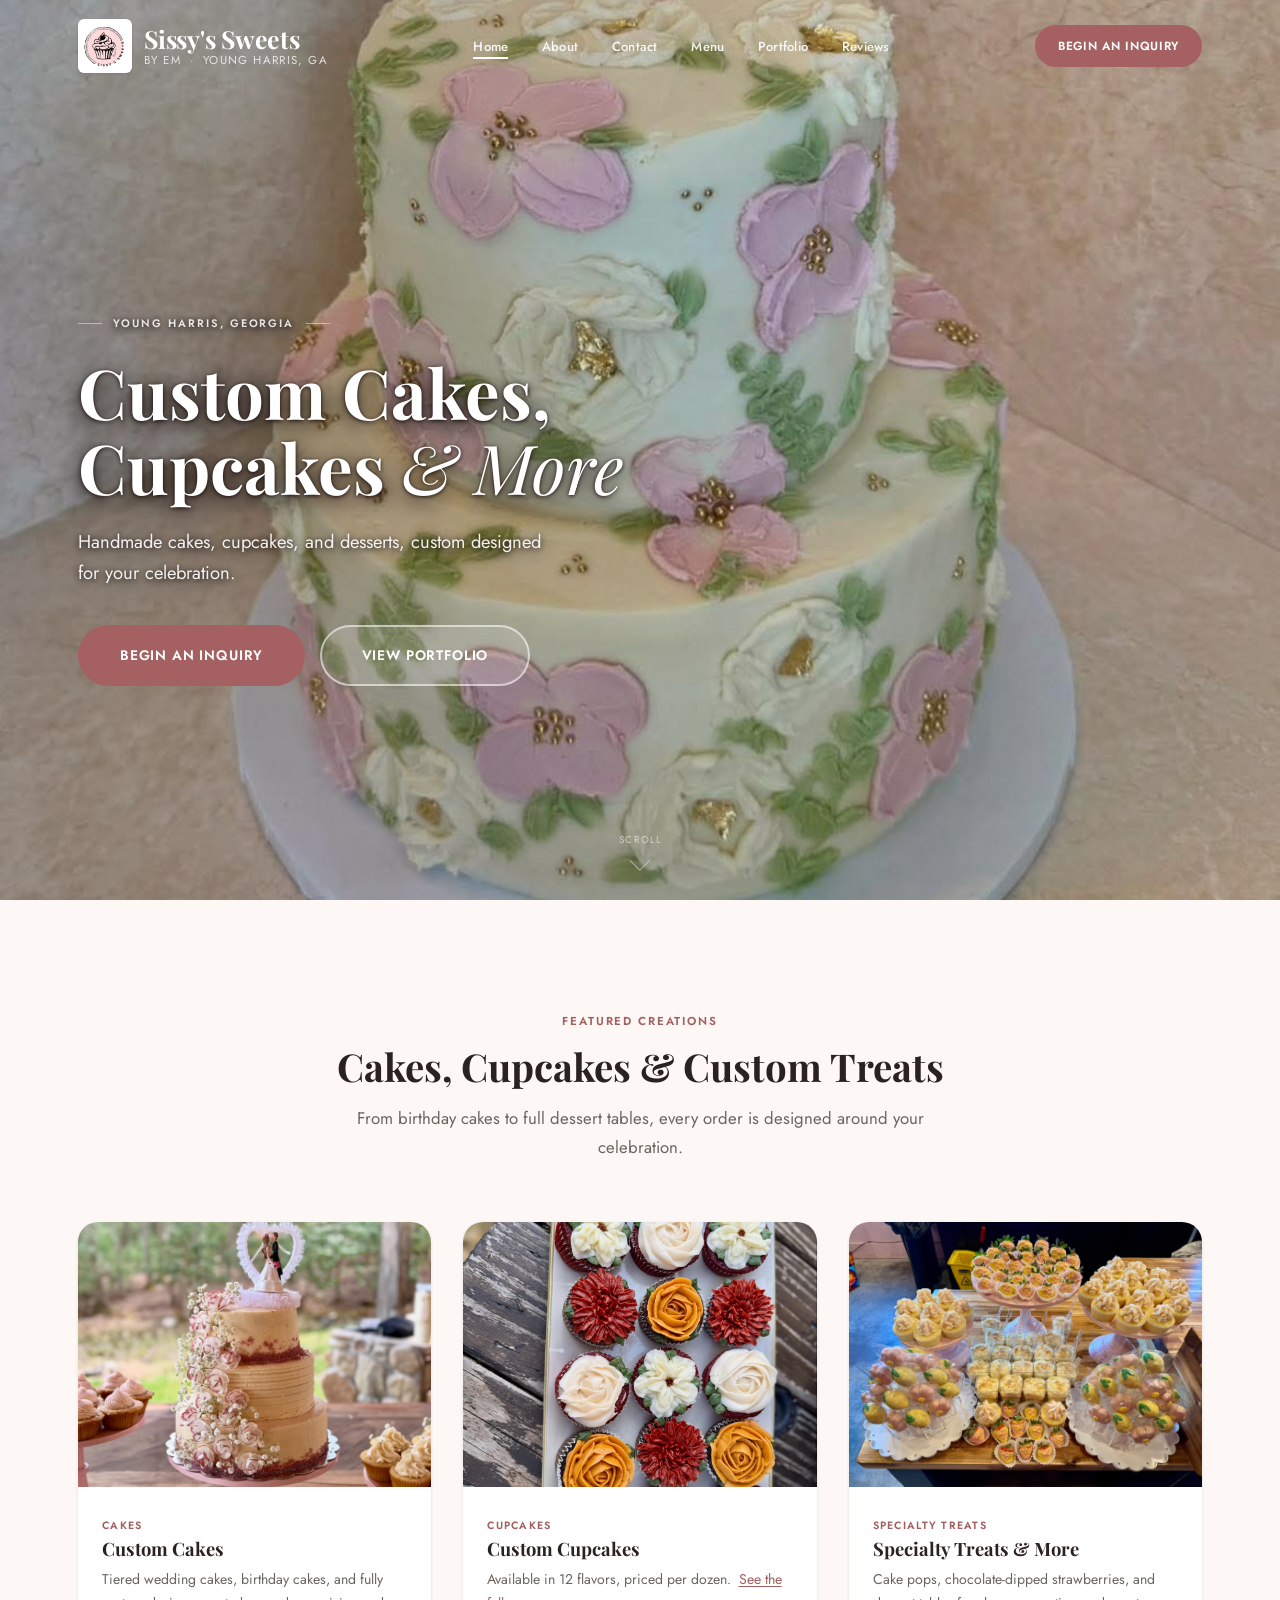
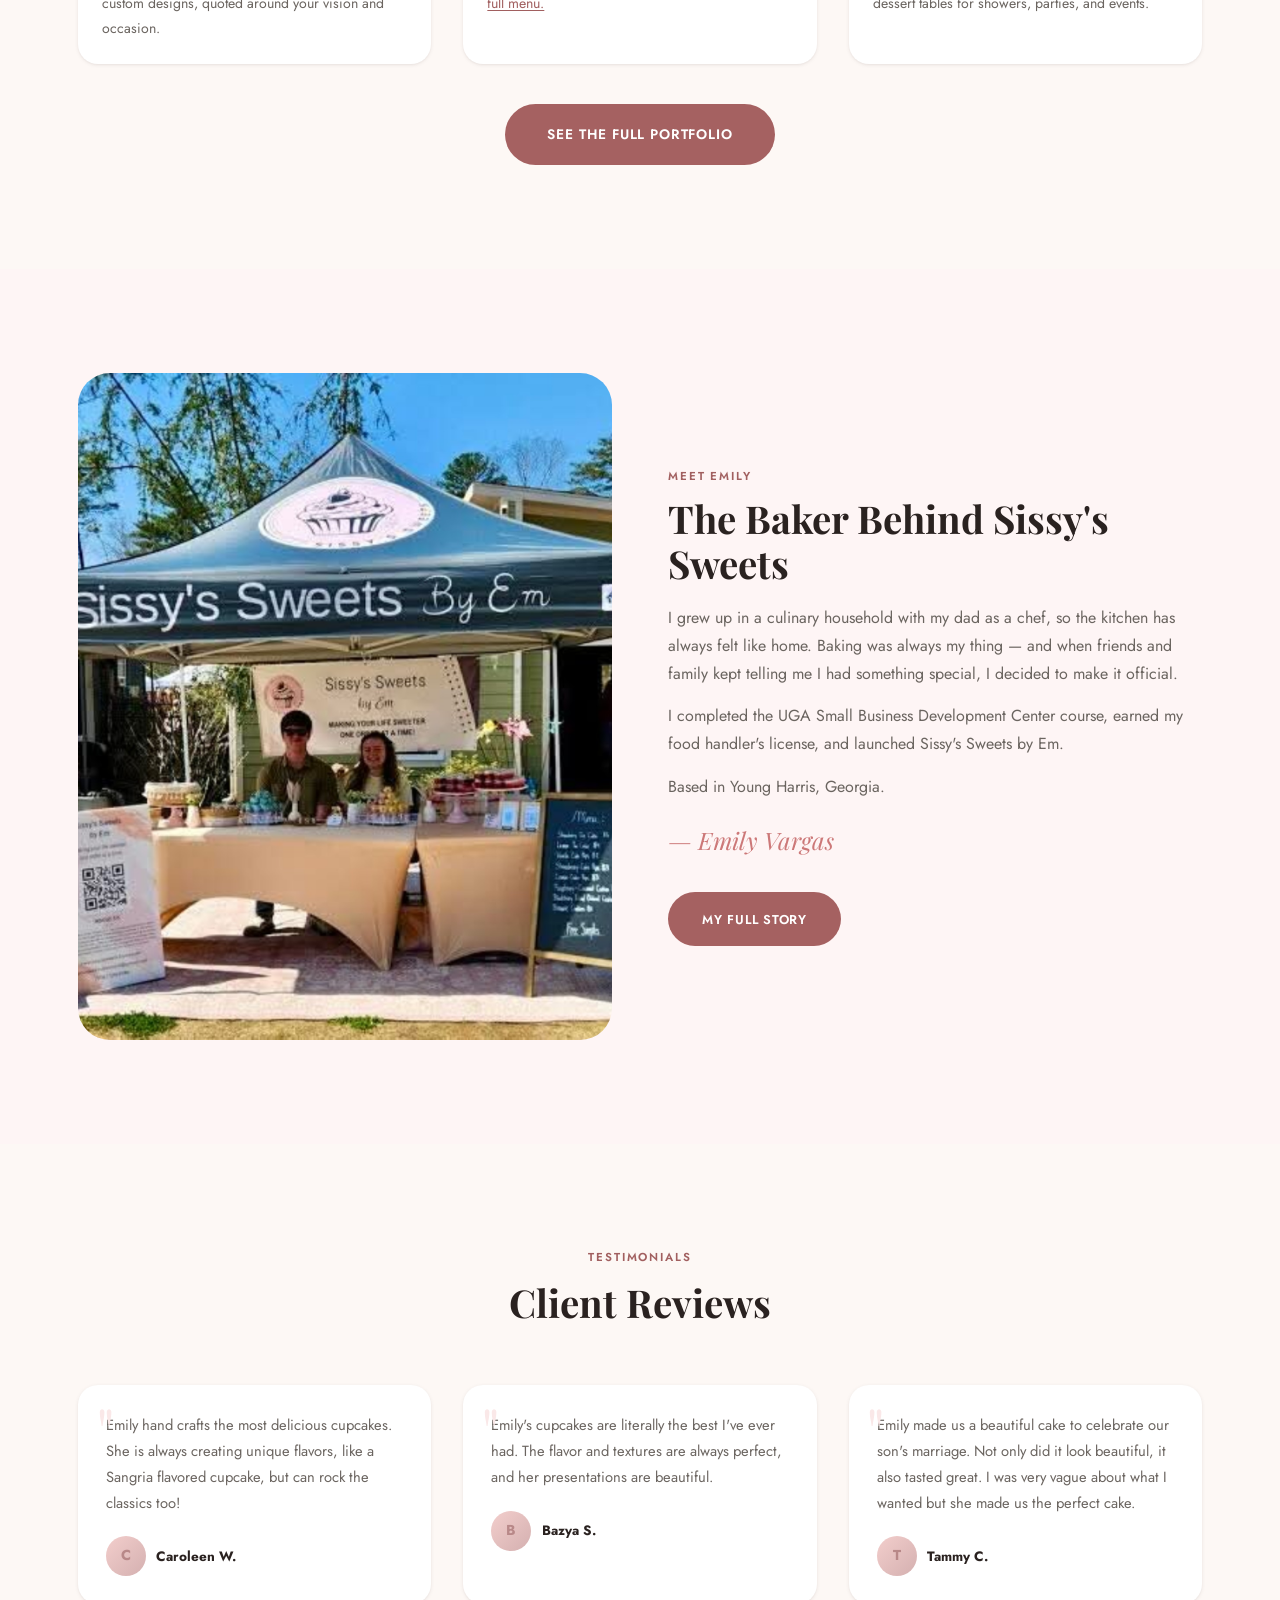
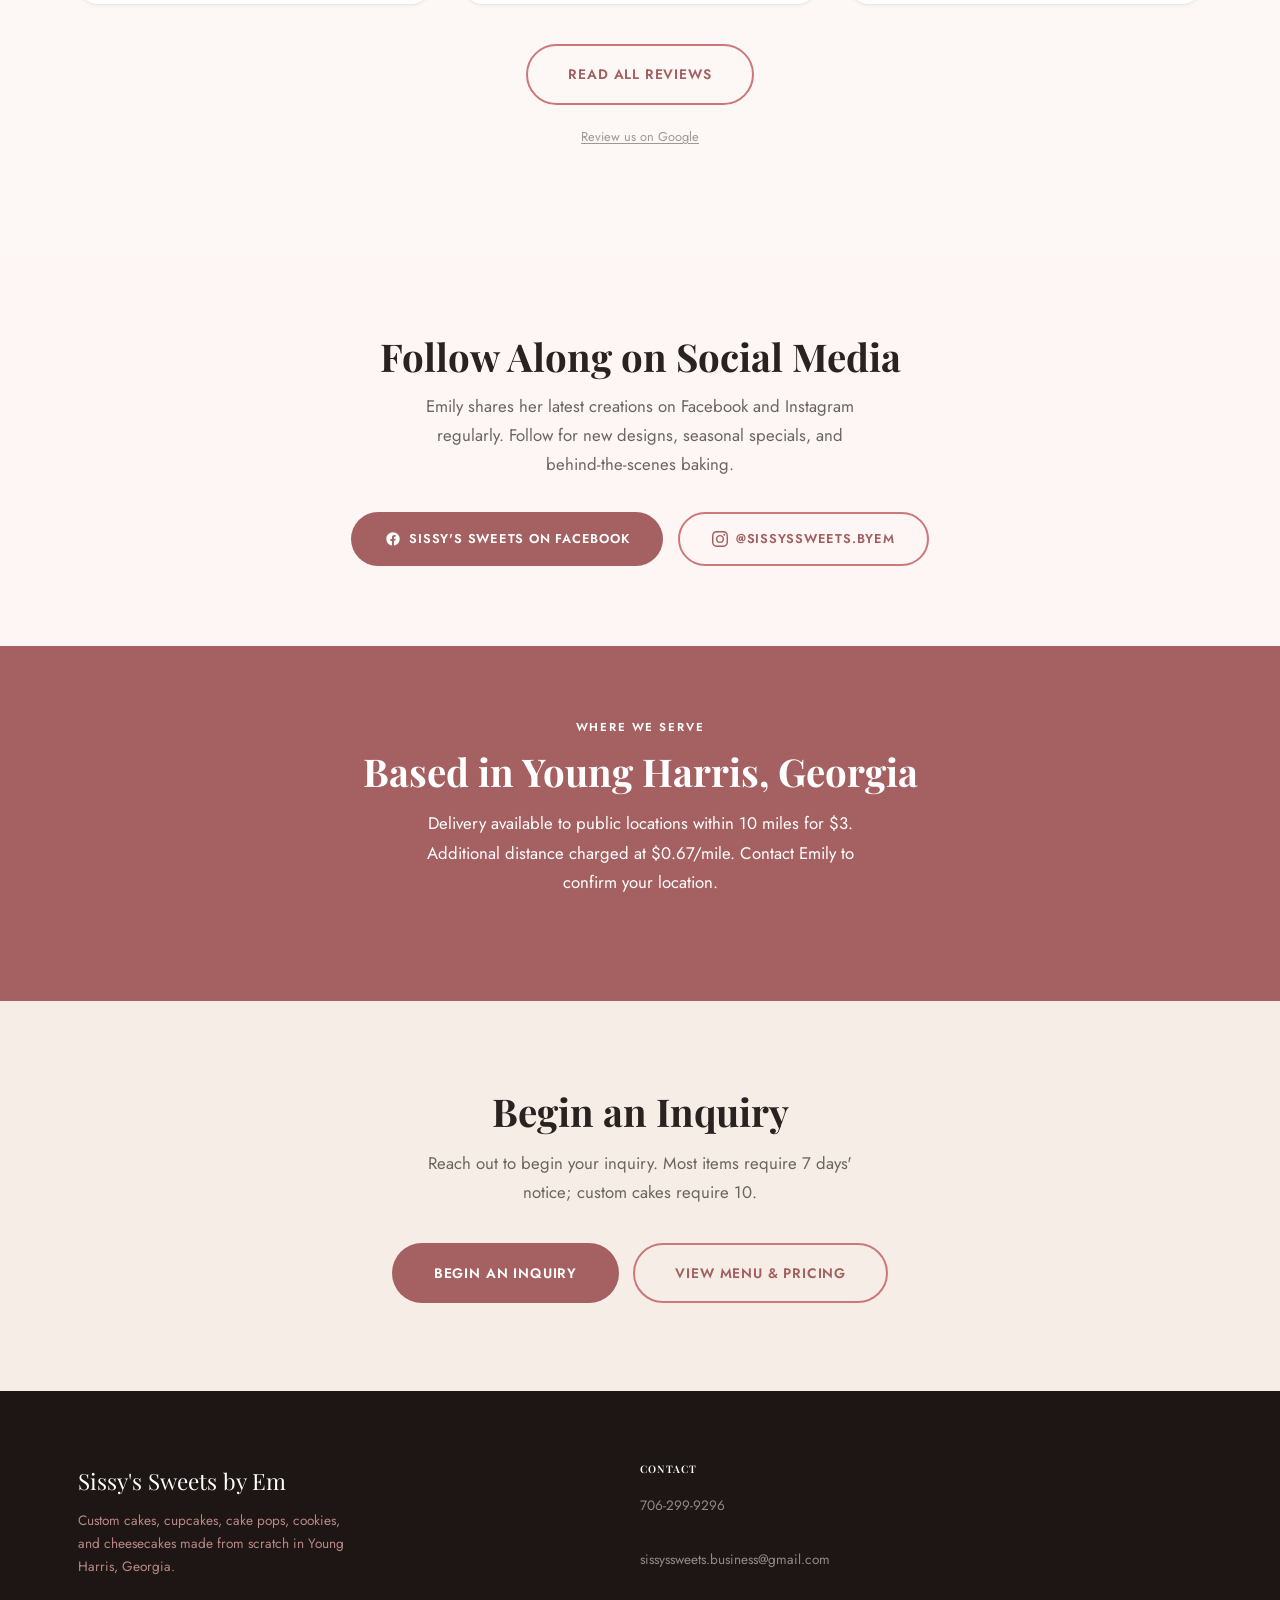
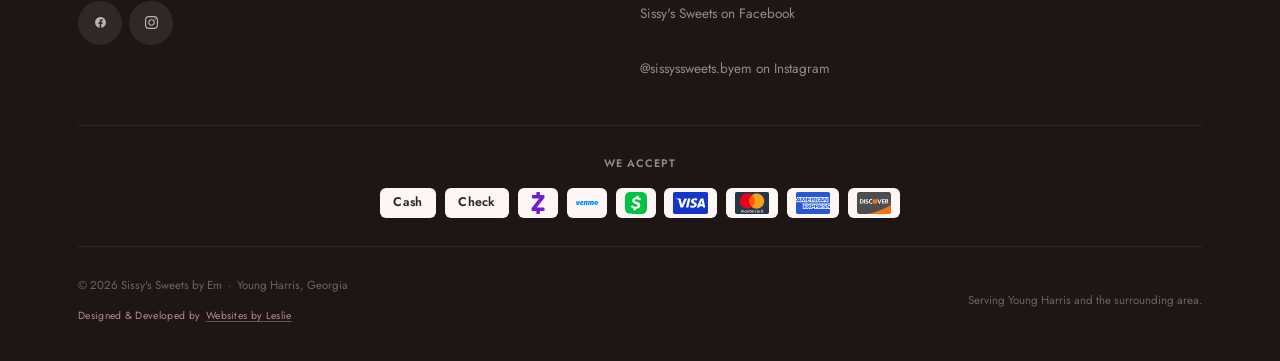
==== commit caf23524: "Restore Google review CTA with verified direct review link Adds the owner-verified g.page review lin" ====
--- a/index.html
+++ b/index.html
@@ -251,6 +251,9 @@
 
     <div class="text-center mt-10 fade-up">
       <a href="reviews.html" class="btn btn--secondary btn--lg">Read All Reviews</a>
+      <p style="margin-top:1.1rem;">
+        <a href="https://g.page/r/CYK6fdJv-F5MEBM/review" target="_blank" rel="noopener noreferrer" style="font-size:.8rem;color:var(--text-lt);text-decoration:underline;text-underline-offset:2px;" aria-label="Review us on Google — opens in a new tab">Review us on Google</a>
+      </p>
     </div>
   </div>
 </section>
--- a/css/style.css
+++ b/css/style.css
@@ -408,6 +408,17 @@
 }
 .review-card:hover { box-shadow: var(--shadow-md); transform: translateY(-2px); }
 
+/* Google review — final grid item, matched to .review-card dimensions/
+   weight so it reads as part of the set while its purpose (a Google
+   review, not a testimonial) stays clear. */
+.review-card--google {
+  display: flex; flex-direction: column; align-items: center; justify-content: center;
+  text-align: center;
+}
+.google-review__mark { display: inline-flex; margin-bottom: .9rem; }
+.review-card--google h3 { font-size: 1.02rem; margin-bottom: .35rem; }
+.review-card--google p  { font-size: .88rem; color: var(--text-sec); margin-bottom: 1.25rem; }
+
 /* Odd-numbered testimonial totals leave one card alone in the final row
    on desktop's 2-column grid — center it rather than leaving it stuck
    to the left column. No effect once the count is even. */
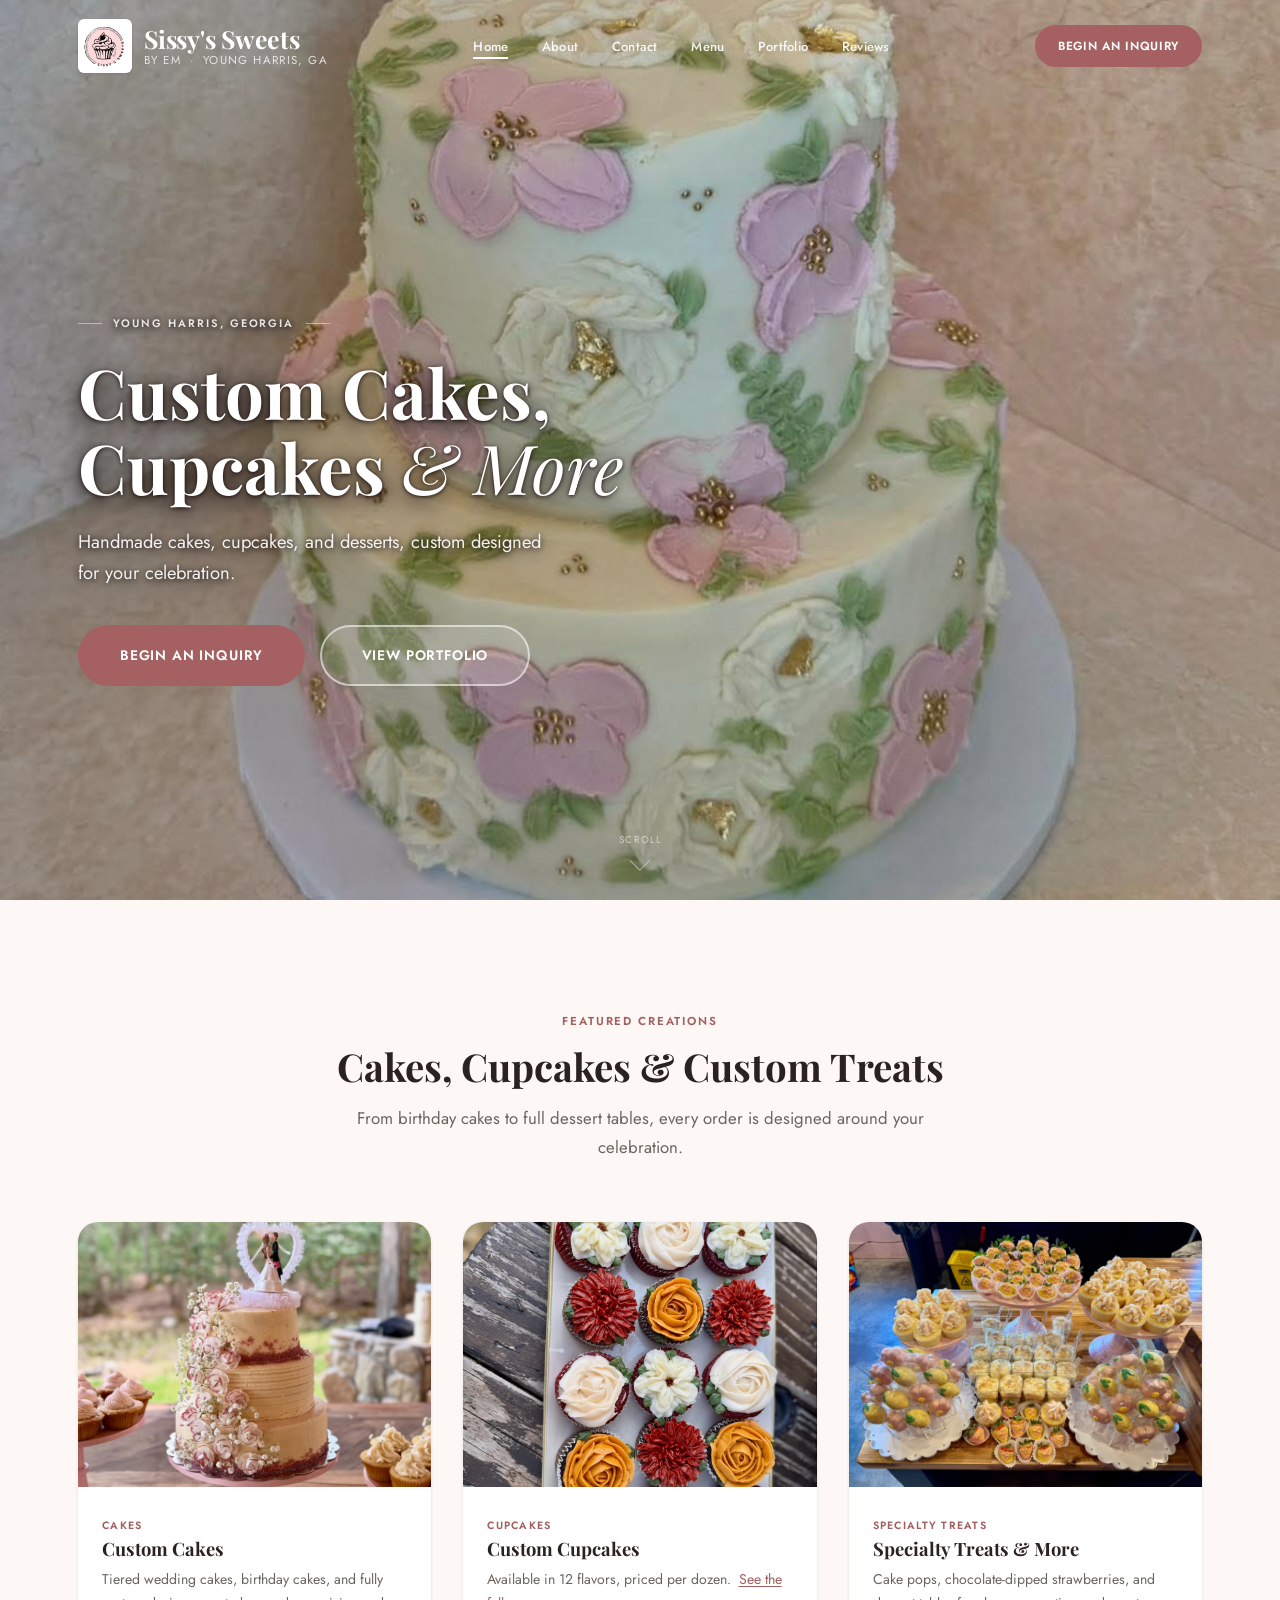
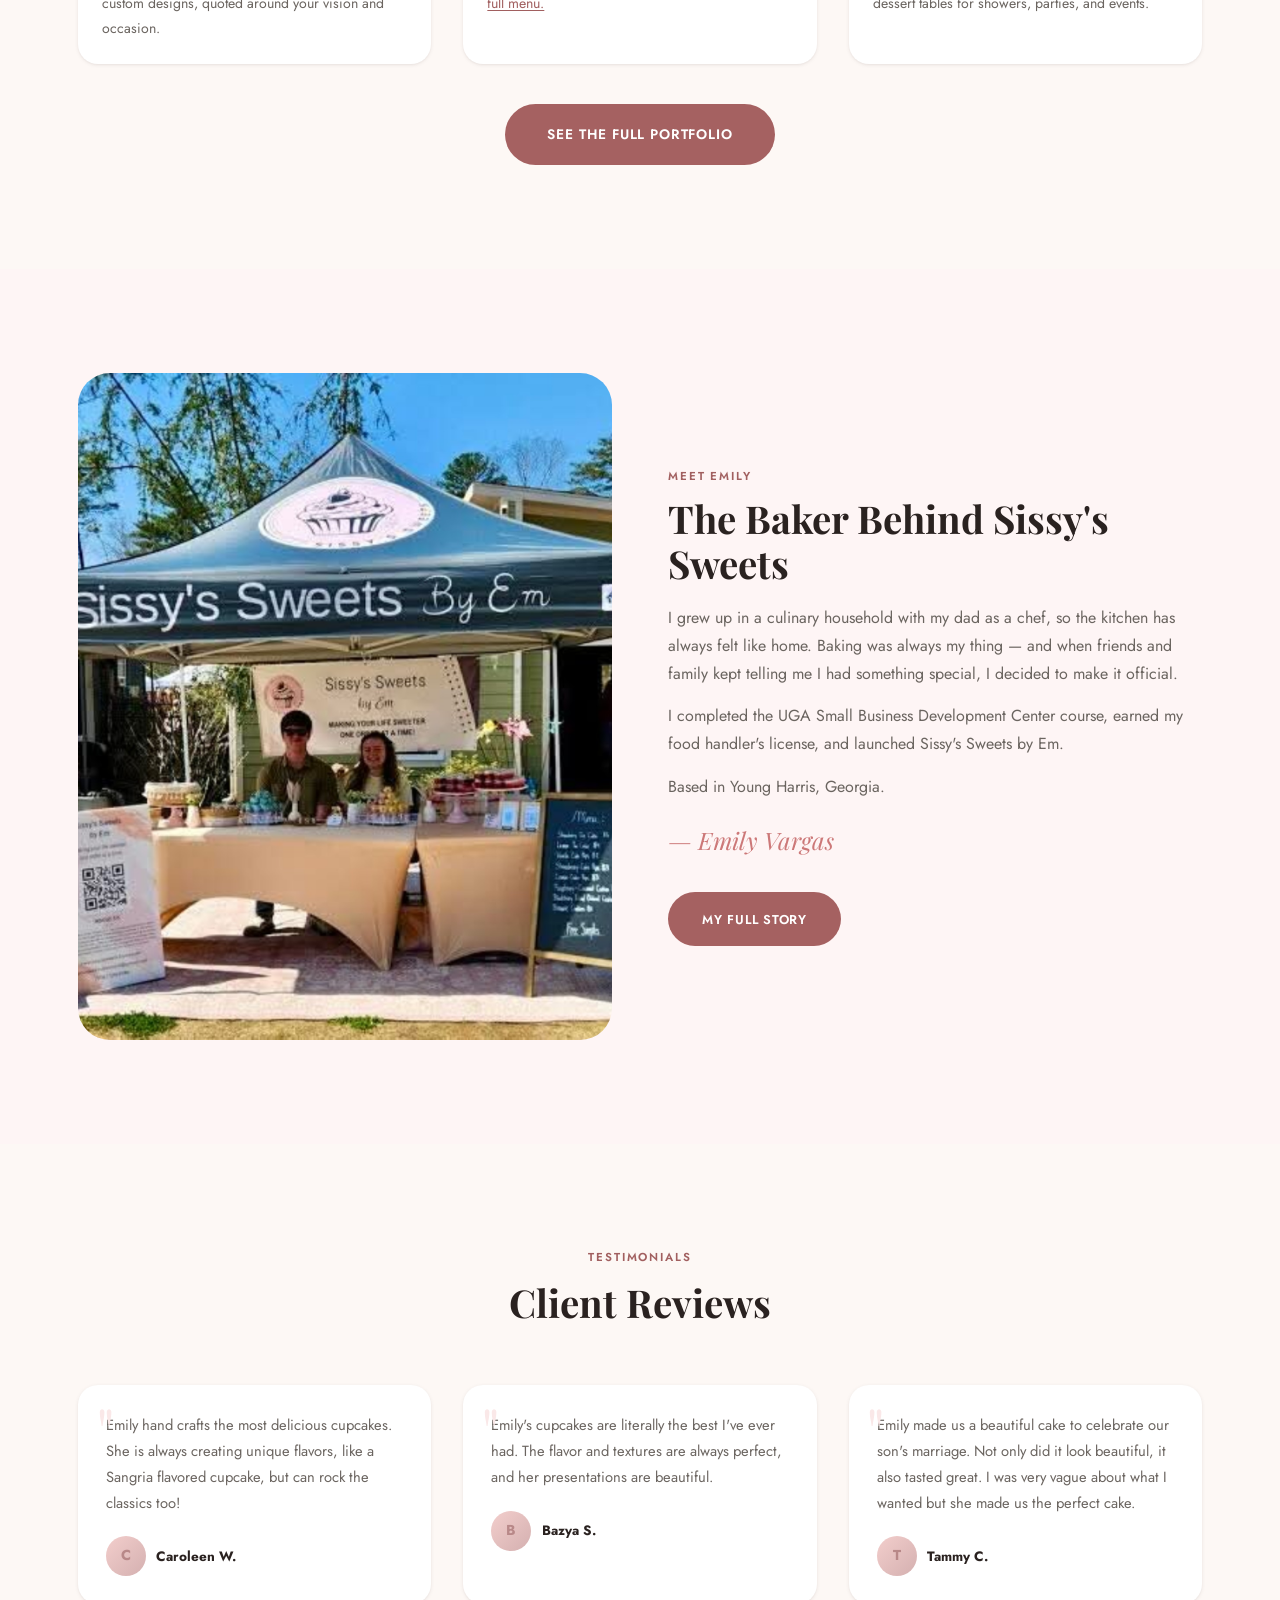
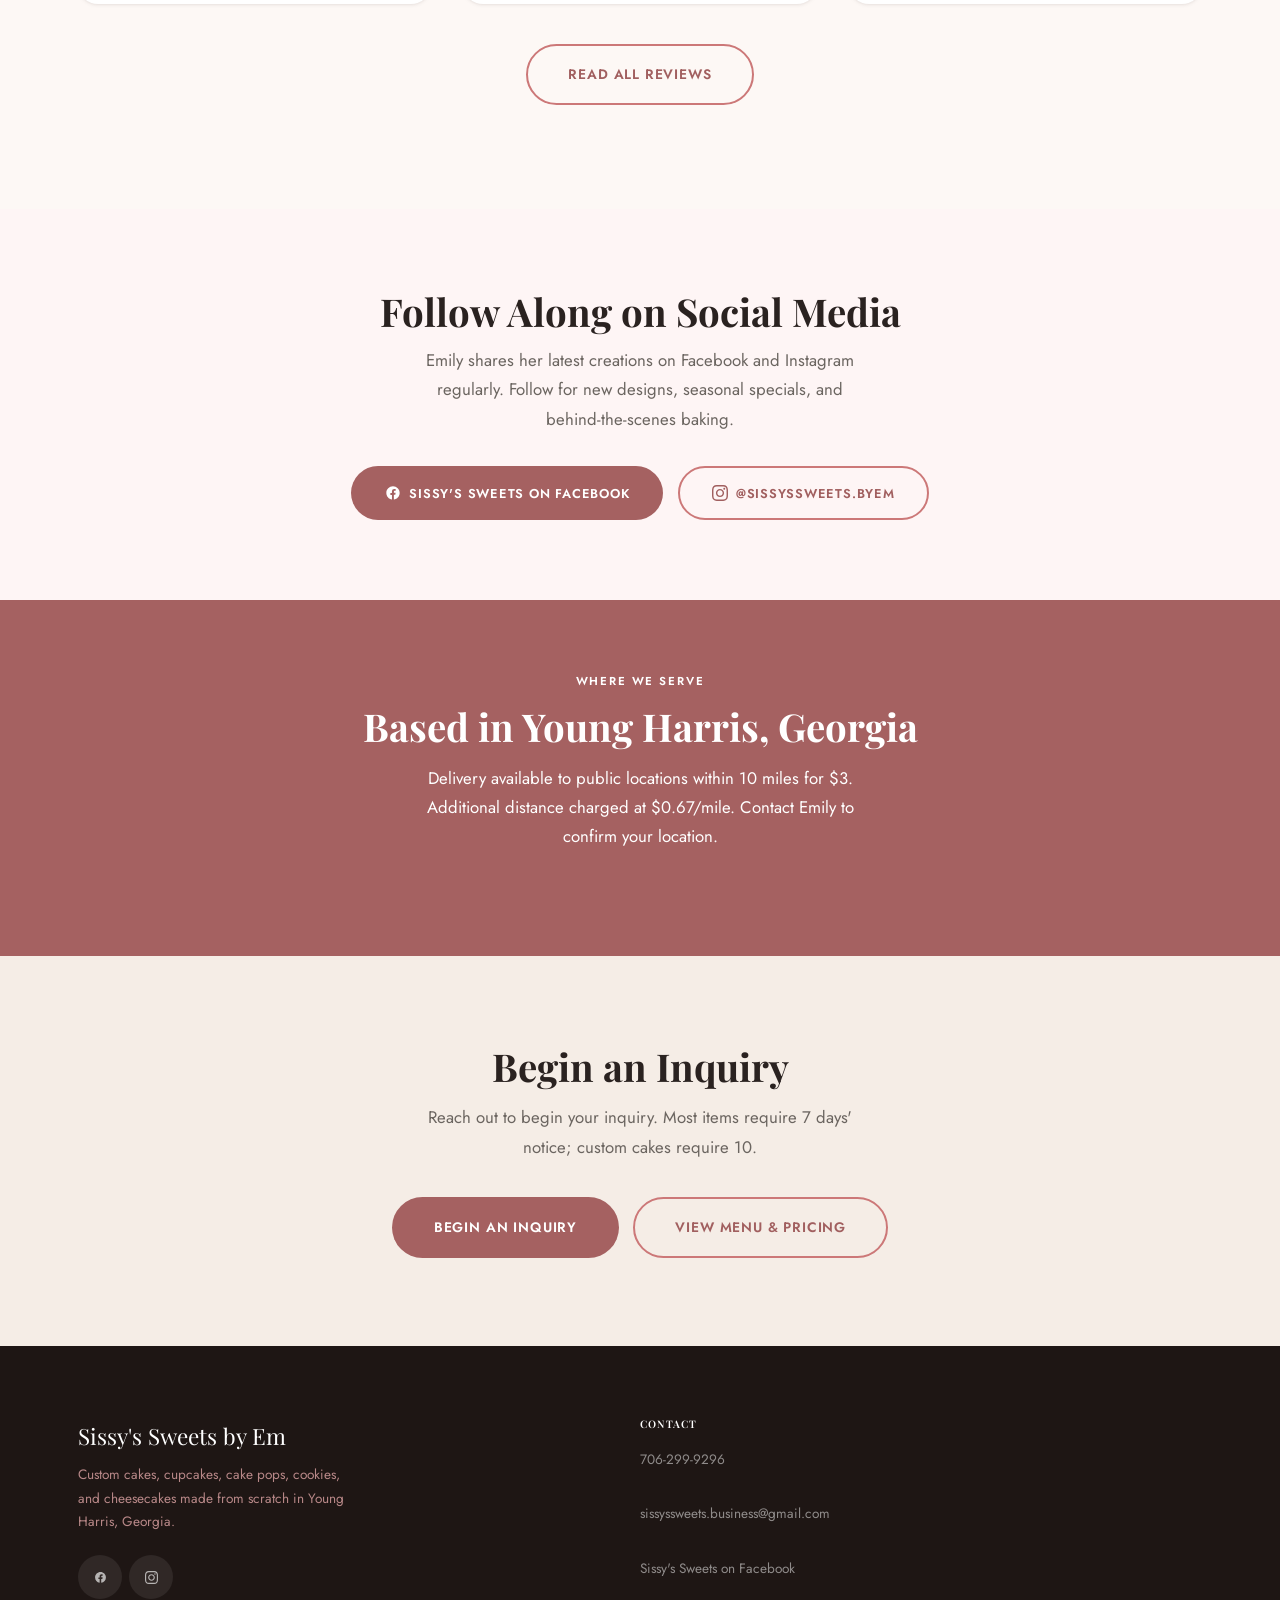
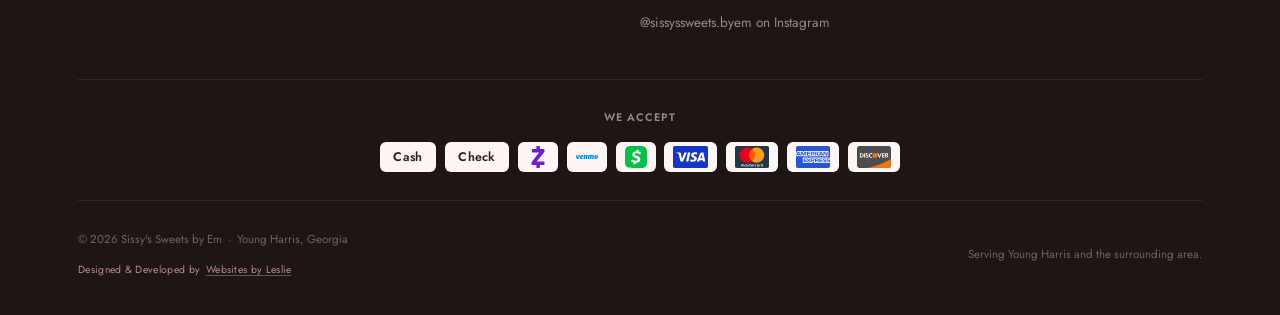
==== commit b2133391: "Remove small Google review link from Home page Reviews page keeps the direct Google review CTA; Home" ====
--- a/index.html
+++ b/index.html
@@ -251,9 +251,6 @@
 
     <div class="text-center mt-10 fade-up">
       <a href="reviews.html" class="btn btn--secondary btn--lg">Read All Reviews</a>
-      <p style="margin-top:1.1rem;">
-        <a href="https://g.page/r/CYK6fdJv-F5MEBM/review" target="_blank" rel="noopener noreferrer" style="font-size:.8rem;color:var(--text-lt);text-decoration:underline;text-underline-offset:2px;" aria-label="Review us on Google — opens in a new tab">Review us on Google</a>
-      </p>
     </div>
   </div>
 </section>
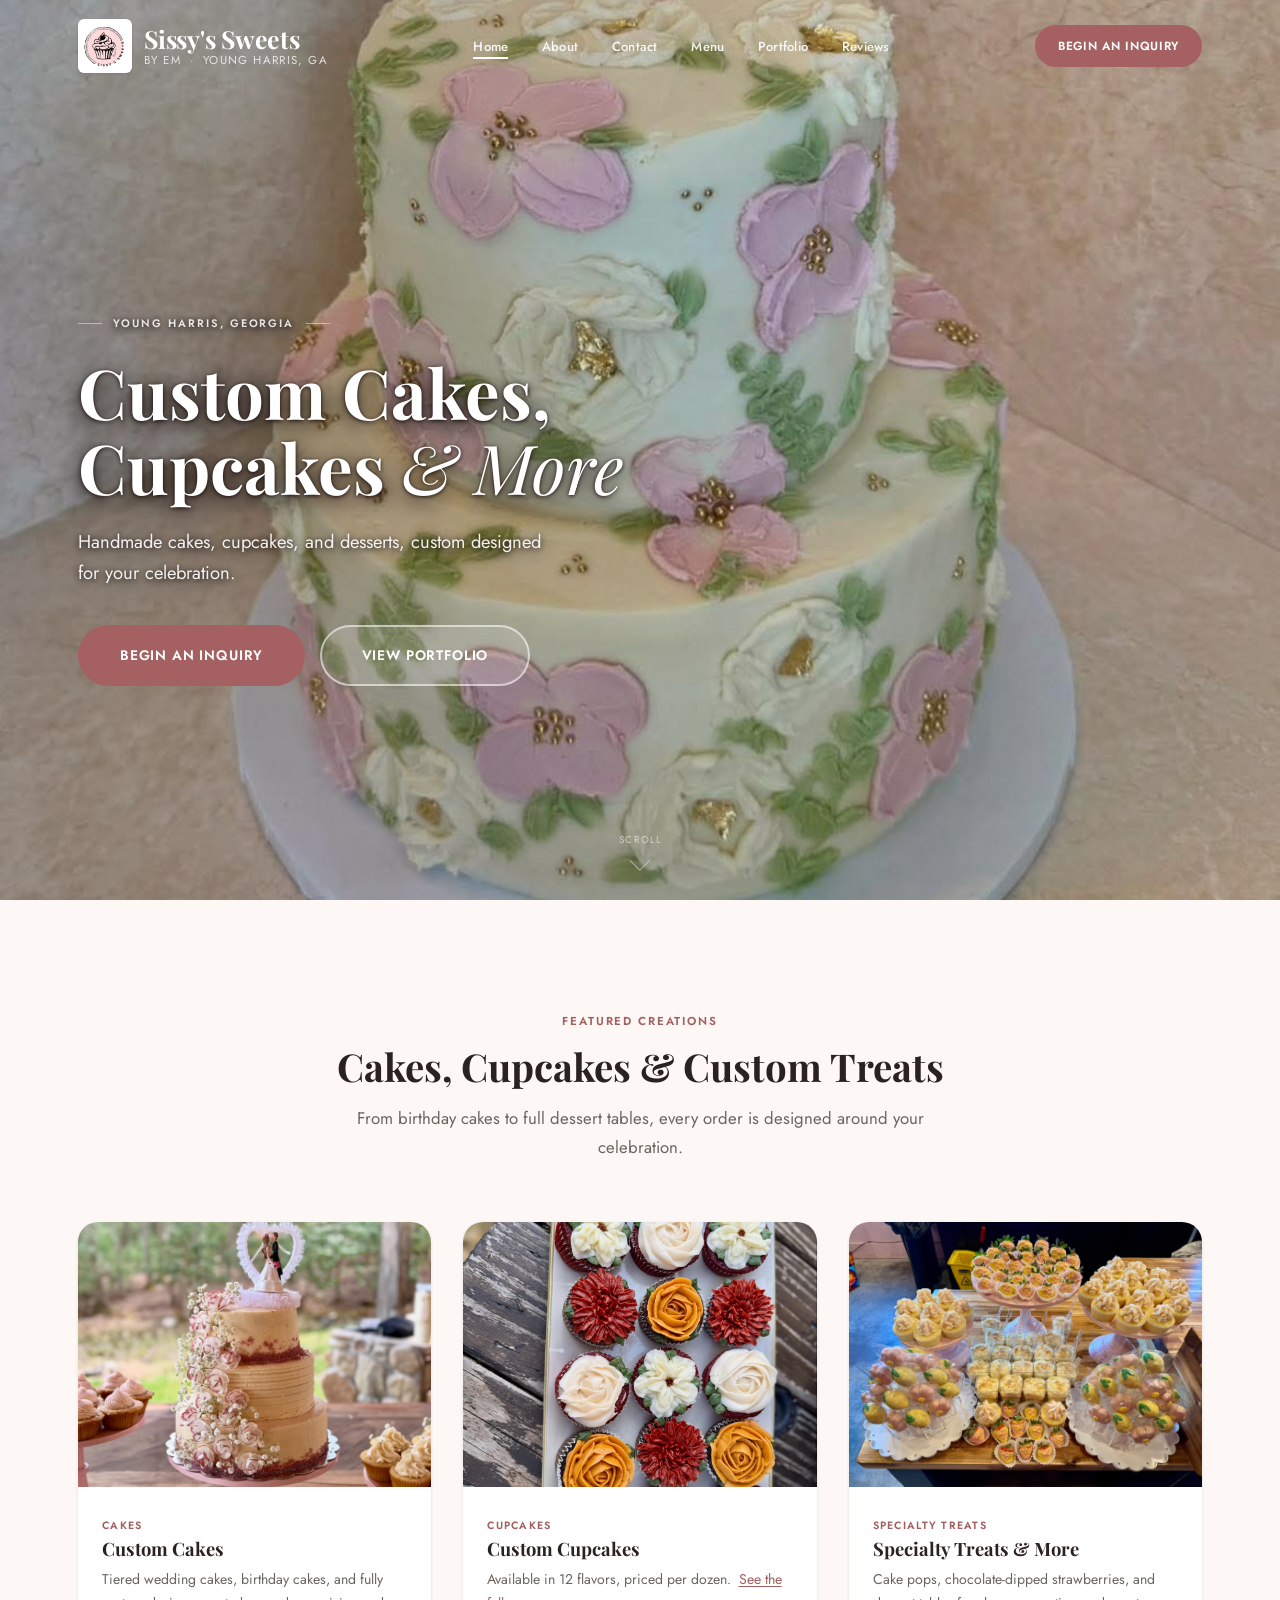
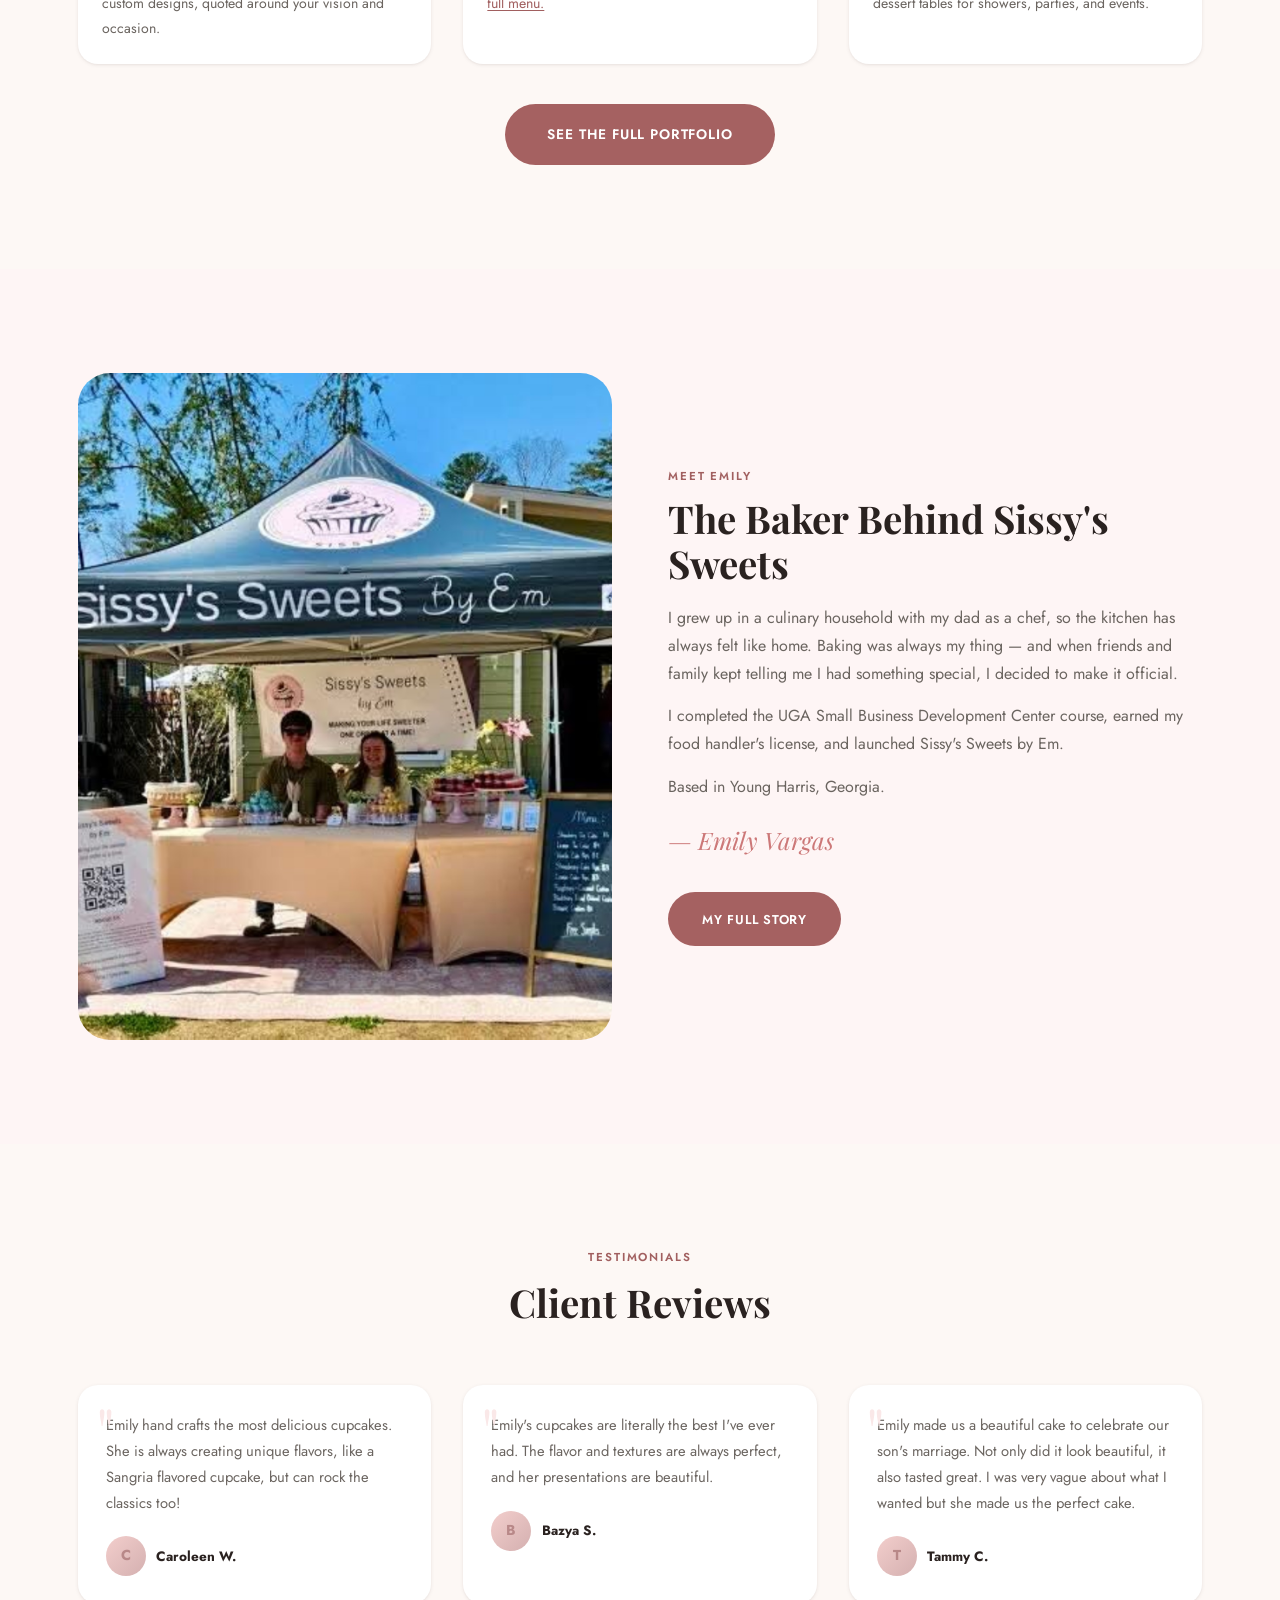
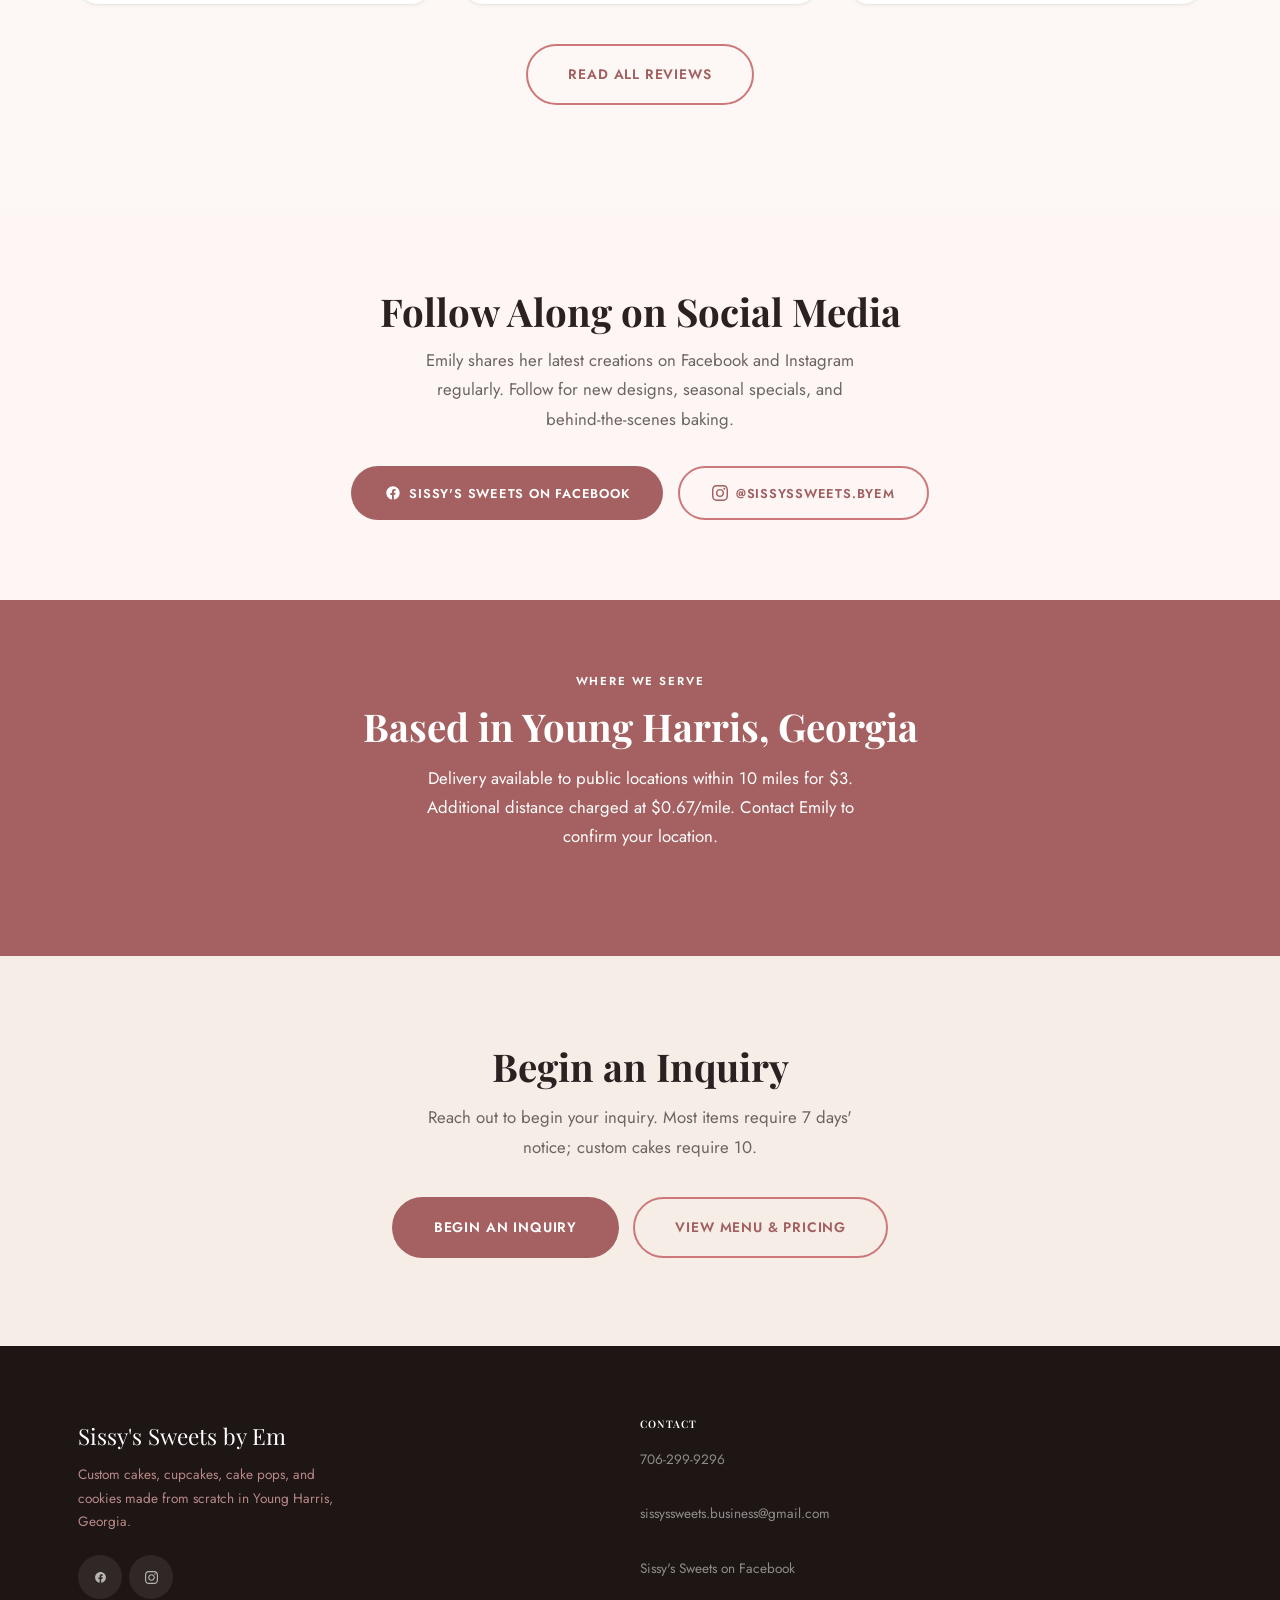
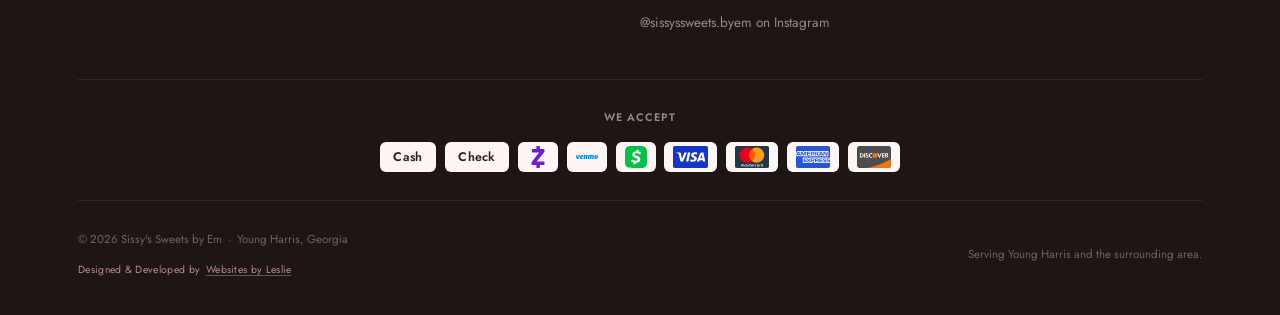
==== commit f75f21e2: "Fix inquiry form mailto reliability and discontinue cheesecakes Inquiry form: a page can never confi" ====
--- a/index.html
+++ b/index.html
@@ -5,7 +5,7 @@
   <script>document.documentElement.classList.add('js');</script>
   <meta name="viewport" content="width=device-width, initial-scale=1.0">
   <title>Sissy's Sweets by Em — Custom Cakes & Treats in Young Harris, GA</title>
-  <meta name="description" content="Custom cakes, cupcakes, cake pops, cookies, and cheesecakes made fresh in Young Harris, Georgia. Serving North Georgia for every celebration.">
+  <meta name="description" content="Custom cakes, cupcakes, cake pops, and cookies made fresh in Young Harris, Georgia. Serving North Georgia for every celebration.">
 
   <!-- Open Graph -->
   <meta property="og:type"         content="website">
@@ -35,7 +35,7 @@
     "@context": "https://schema.org",
     "@type": "Bakery",
     "name": "Sissy's Sweets by Em",
-    "description": "Custom cakes, cupcakes, cake pops, cookies, and cheesecakes made fresh in Young Harris, Georgia.",
+    "description": "Custom cakes, cupcakes, cake pops, and cookies made fresh in Young Harris, Georgia.",
     "url": "https://sissyssweets-byem.com",
     "telephone": "706-299-9296",
     "email": "sissyssweets.business@gmail.com",
@@ -301,7 +301,7 @@
     <div class="footer__grid">
       <div>
         <div class="footer__name">Sissy's Sweets by Em</div>
-        <p class="footer__desc">Custom cakes, cupcakes, cake pops, cookies, and cheesecakes made from scratch in Young Harris, Georgia.</p>
+        <p class="footer__desc">Custom cakes, cupcakes, cake pops, and cookies made from scratch in Young Harris, Georgia.</p>
         <div class="footer__social">
           <a href="https://www.facebook.com/share/1HfUSsTqfu/" target="_blank" rel="noopener" class="footer__social-link" aria-label="Facebook">
             <svg width="13" height="13" viewBox="0 0 24 24" fill="currentColor" aria-hidden="true"><path d="M22 12c0-5.523-4.477-10-10-10S2 6.477 2 12c0 4.991 3.657 9.128 8.438 9.878v-6.987H8.078v-2.89h2.36V9.798c0-2.335 1.39-3.623 3.516-3.623.996 0 2.038.177 2.038.177v2.238h-1.148c-1.13 0-1.483.703-1.483 1.424v1.705h2.524l-.403 2.89H13.3V21.88C18.343 21.128 22 16.99 22 12z"/></svg>
--- a/css/style.css
+++ b/css/style.css
@@ -809,10 +809,33 @@
 .form-success__icon { color: #3D8C65; margin-bottom: 1rem; display: flex; justify-content: center; }
 .form-success h3 { font-family: var(--font-h); color: #2A6B4A; margin-bottom: .6rem; }
 .form-success p  { color: #3D8C65; margin: 0; }
+
+/* Always-visible fallback — not gated behind a success/failure guess,
+   since a page can't actually know whether a mail app opened. */
+.form-fallback {
+  margin-top: 1.5rem; padding-top: 1.5rem;
+  border-top: 1px solid rgba(61,140,101,.25);
+  text-align: left;
+}
+.form-fallback__label { font-size: .85rem; color: #2A6B4A; margin-bottom: .6rem; }
+.form-fallback__label a { text-decoration: underline; text-underline-offset: 2px; }
+.form-fallback__text {
+  width: 100%; min-height: 110px; padding: .75rem .9rem;
+  border: 1px solid #BFE3CE; border-radius: var(--radius-md);
+  font-family: var(--font-b); font-size: .82rem; color: var(--text);
+  background: #fff; resize: vertical; margin-bottom: .75rem;
+}
+.form-fallback__text:focus-visible { border-color: #3D8C65; }
+.form-fallback.emphasize { animation: fallbackPulse 1.4s ease 2; border-radius: var(--radius-md); }
+@keyframes fallbackPulse {
+  0%, 100% { box-shadow: none; }
+  50%      { box-shadow: 0 0 0 4px rgba(61,140,101,.22); }
+}
 @media (prefers-reduced-motion: reduce) {
   .form-success { transition: none; }
   .form-input.is-invalid, .form-select.is-invalid, .form-textarea.is-invalid { animation: none; }
   .form-error { animation: none; opacity: 1; transform: none; }
+  .form-fallback.emphasize { animation: none; box-shadow: 0 0 0 2px rgba(61,140,101,.4); }
 }
 
 /* ── Responsive ── */
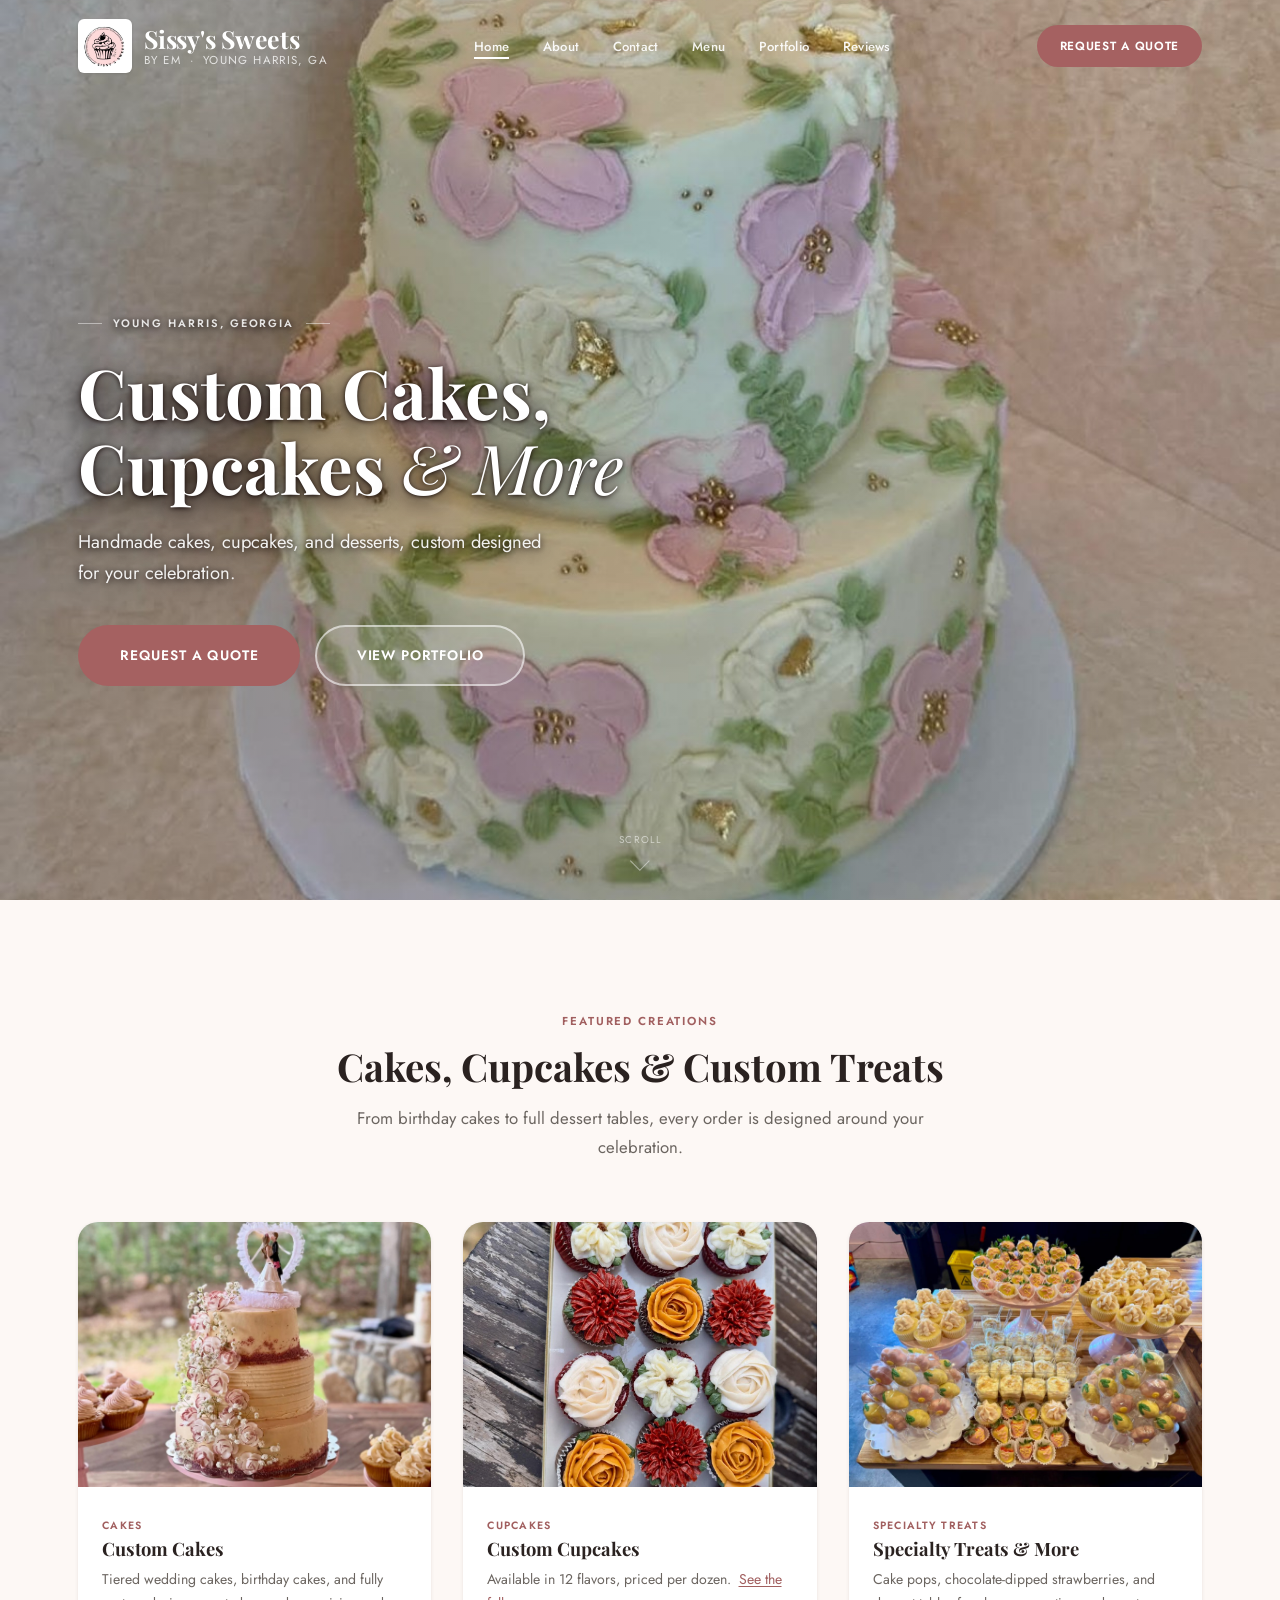
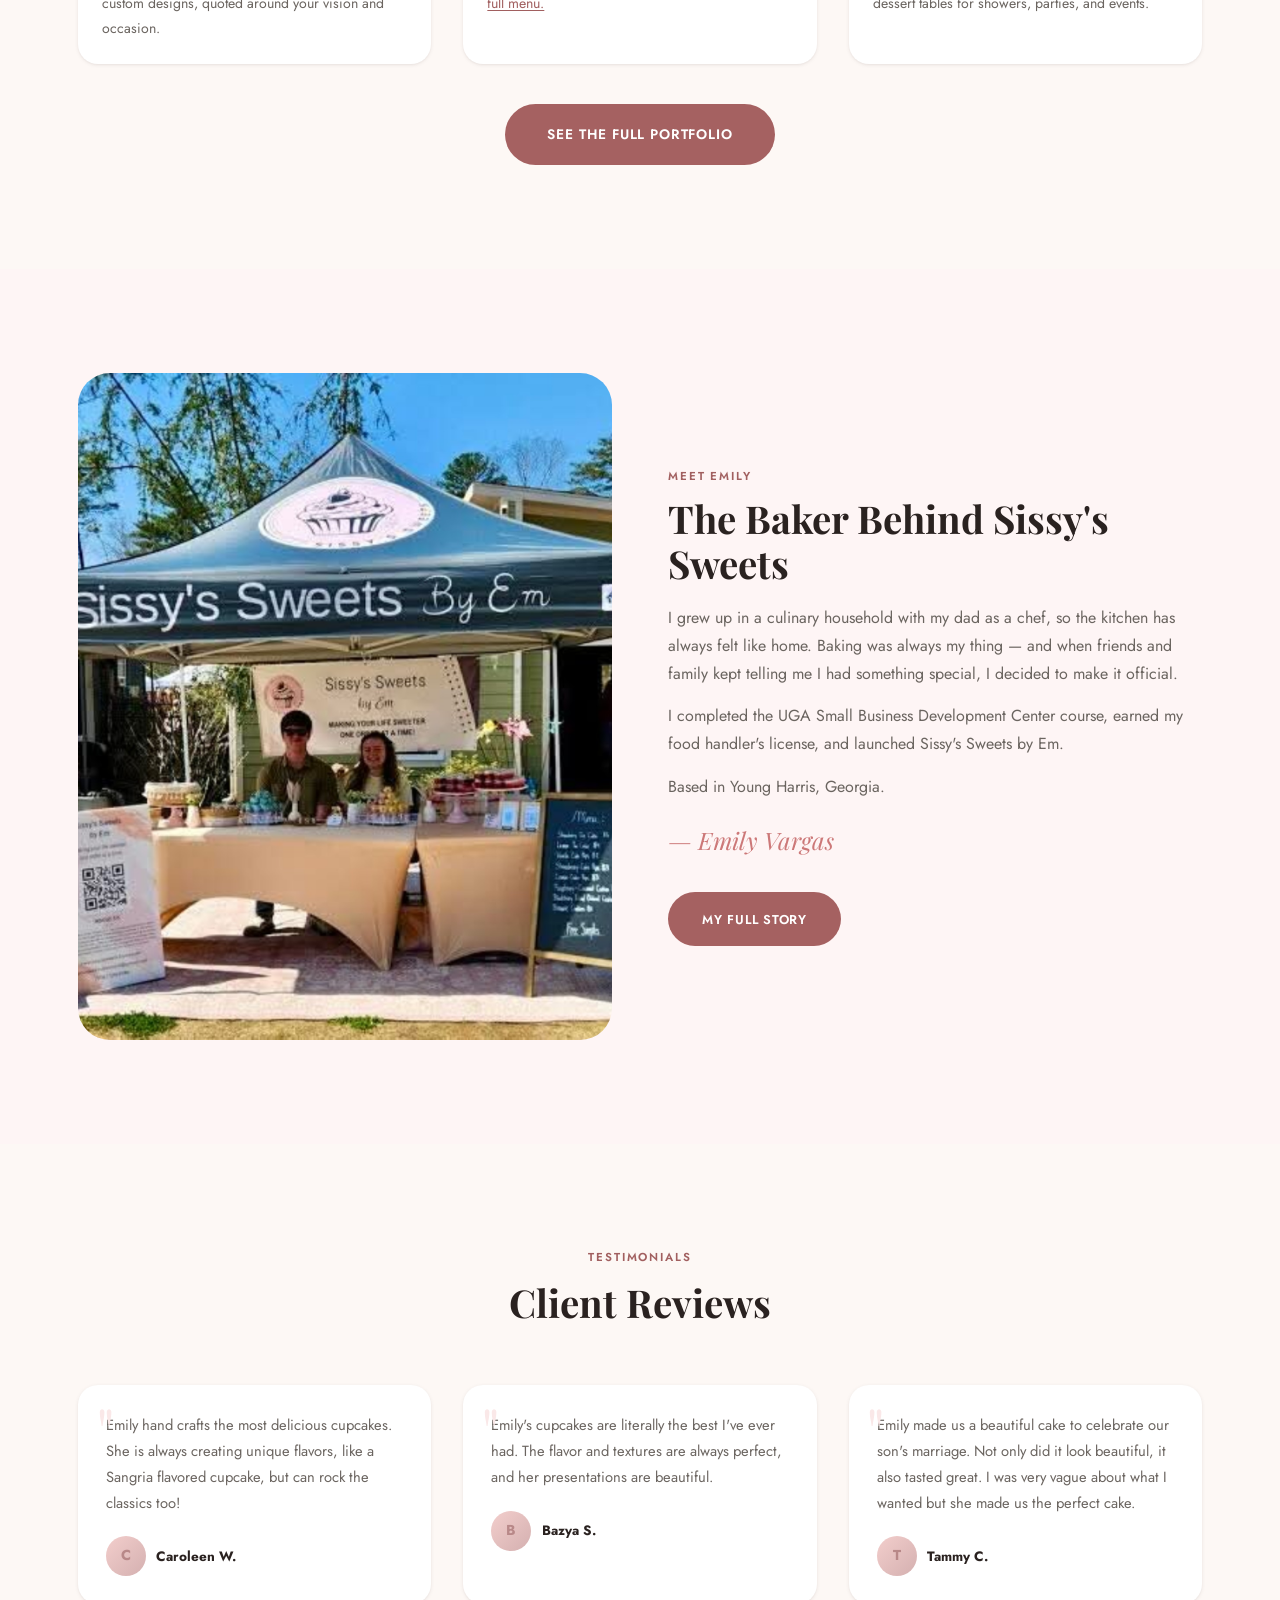
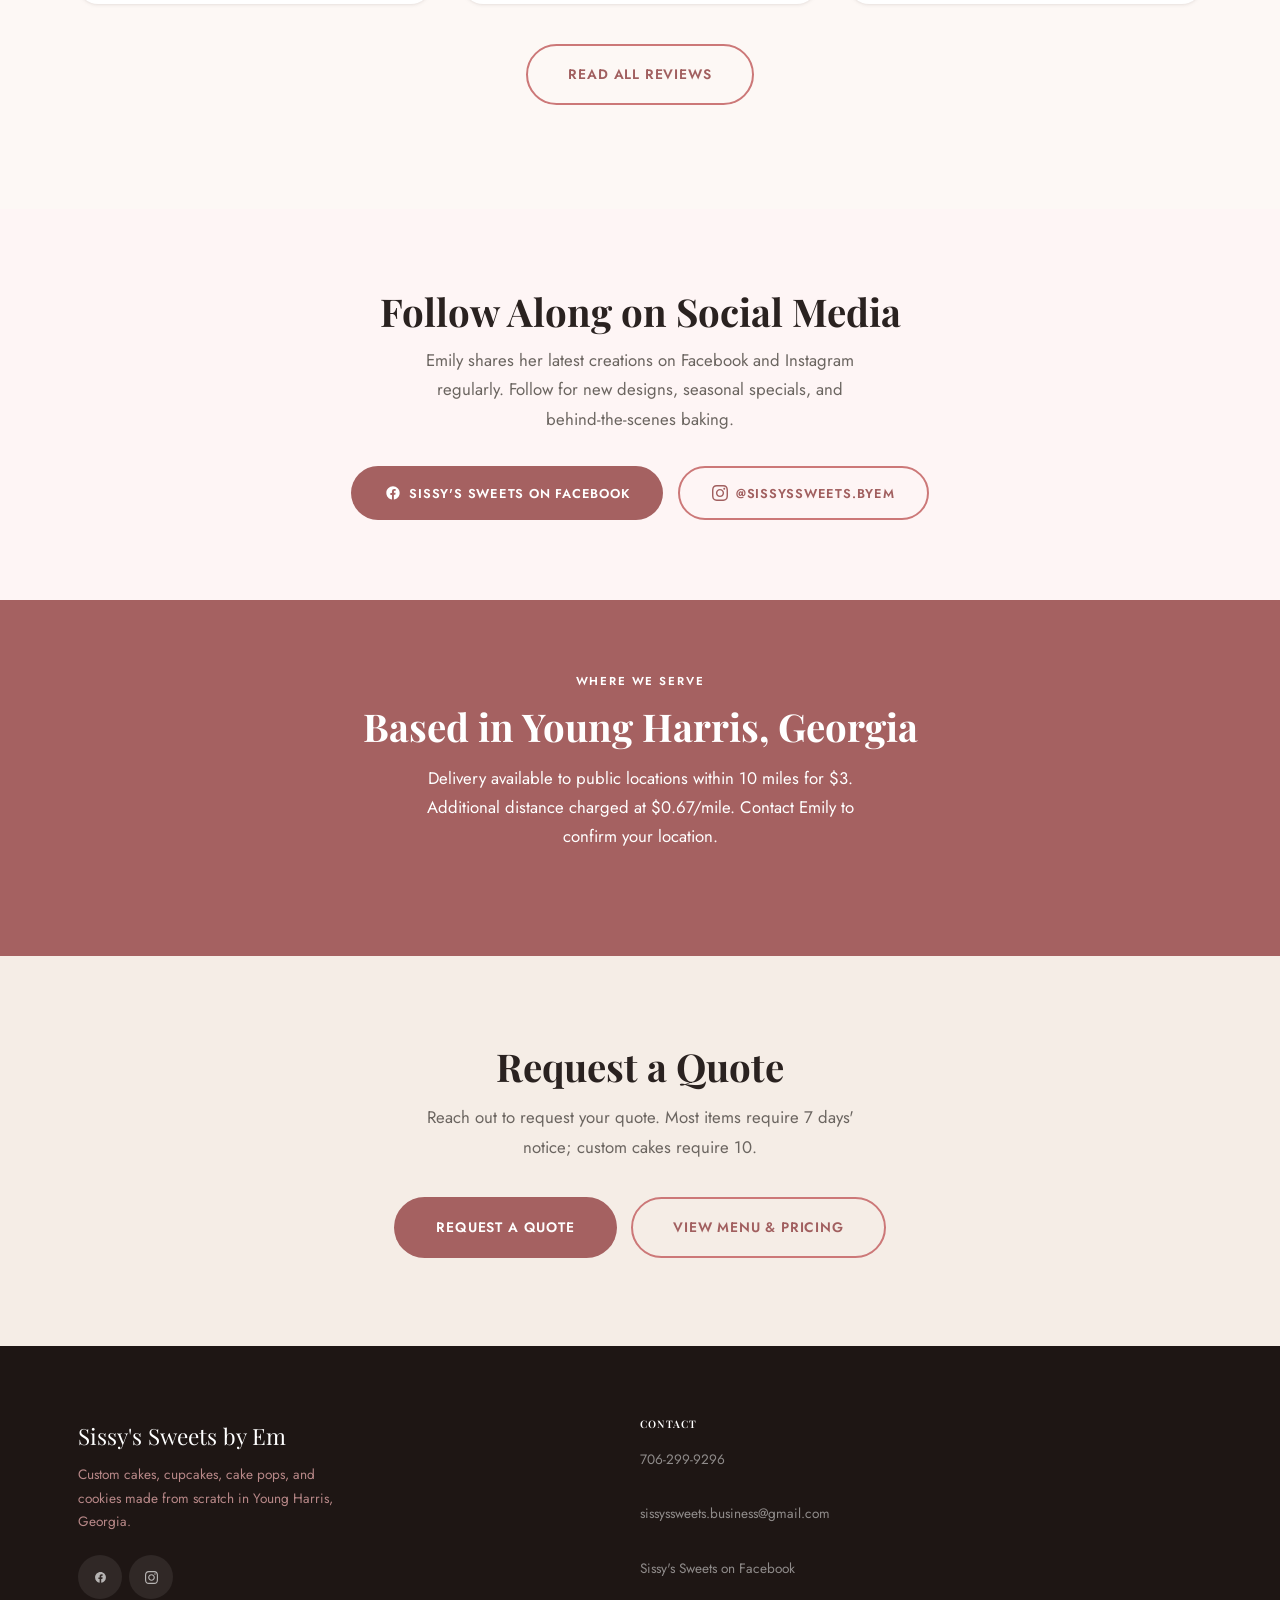
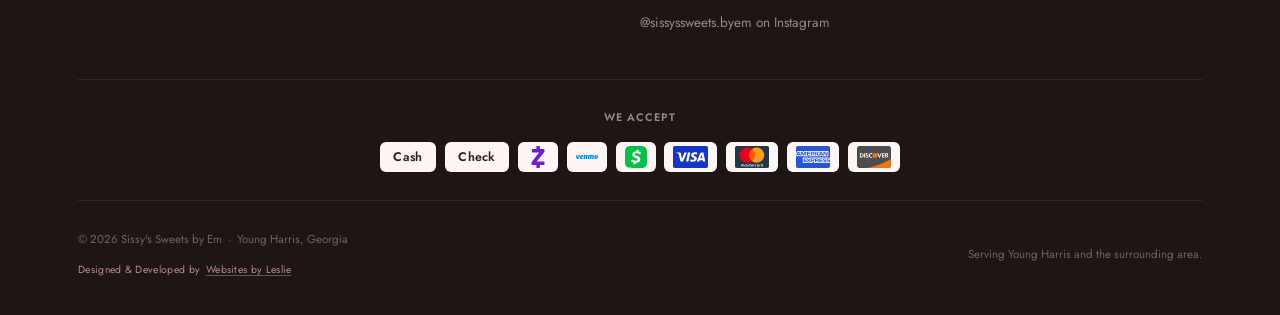
==== commit afcf880e: "Rename "Begin an Inquiry" CTA to "Request a Quote" sitewide Pure wording change across nav buttons, " ====
--- a/index.html
+++ b/index.html
@@ -73,7 +73,7 @@
       <li><a href="projects.html" class="nav__link">Portfolio</a></li>
       <li><a href="reviews.html"  class="nav__link">Reviews</a></li>
     </ul>
-    <a href="contact.html" class="btn btn--primary btn--sm nav__cta">Begin an Inquiry</a>
+    <a href="contact.html" class="btn btn--primary btn--sm nav__cta">Request a Quote</a>
     <button class="hamburger" aria-label="Open menu" aria-expanded="false" aria-controls="mobileMenu">
       <span></span><span></span><span></span>
     </button>
@@ -89,7 +89,7 @@
     <li><a href="projects.html" class="mobile-menu__link">Portfolio</a></li>
     <li><a href="reviews.html"  class="mobile-menu__link">Reviews</a></li>
   </ul>
-  <a href="contact.html" class="btn btn--primary" style="width:100%;margin-top:1.5rem;display:flex;justify-content:center;">Begin an Inquiry</a>
+  <a href="contact.html" class="btn btn--primary" style="width:100%;margin-top:1.5rem;display:flex;justify-content:center;">Request a Quote</a>
 </nav>
 
 <!-- HERO — photo: cake-floral-painted-tiered.jpg -->
@@ -104,7 +104,7 @@
       </h1>
       <p class="hero__tagline">Handmade cakes, cupcakes, and desserts, custom designed for your celebration.</p>
       <div class="hero__actions">
-        <a href="contact.html"  class="btn btn--primary btn--lg">Begin an Inquiry</a>
+        <a href="contact.html"  class="btn btn--primary btn--lg">Request a Quote</a>
         <a href="projects.html" class="btn btn--ghost-white btn--lg">View Portfolio</a>
       </div>
     </div>
@@ -286,10 +286,10 @@
 <!-- CTA -->
 <section class="cta-section" aria-labelledby="cta-heading">
   <div class="container fade-up">
-    <h2 id="cta-heading">Begin an Inquiry</h2>
-    <p>Reach out to begin your inquiry. Most items require 7 days' notice; custom cakes require 10.</p>
+    <h2 id="cta-heading">Request a Quote</h2>
+    <p>Reach out to request your quote. Most items require 7 days' notice; custom cakes require 10.</p>
     <div class="cta-section__btns">
-      <a href="contact.html" class="btn btn--primary btn--lg">Begin an Inquiry</a>
+      <a href="contact.html" class="btn btn--primary btn--lg">Request a Quote</a>
       <a href="menus.html"   class="btn btn--secondary btn--lg">View Menu &amp; Pricing</a>
     </div>
   </div>
